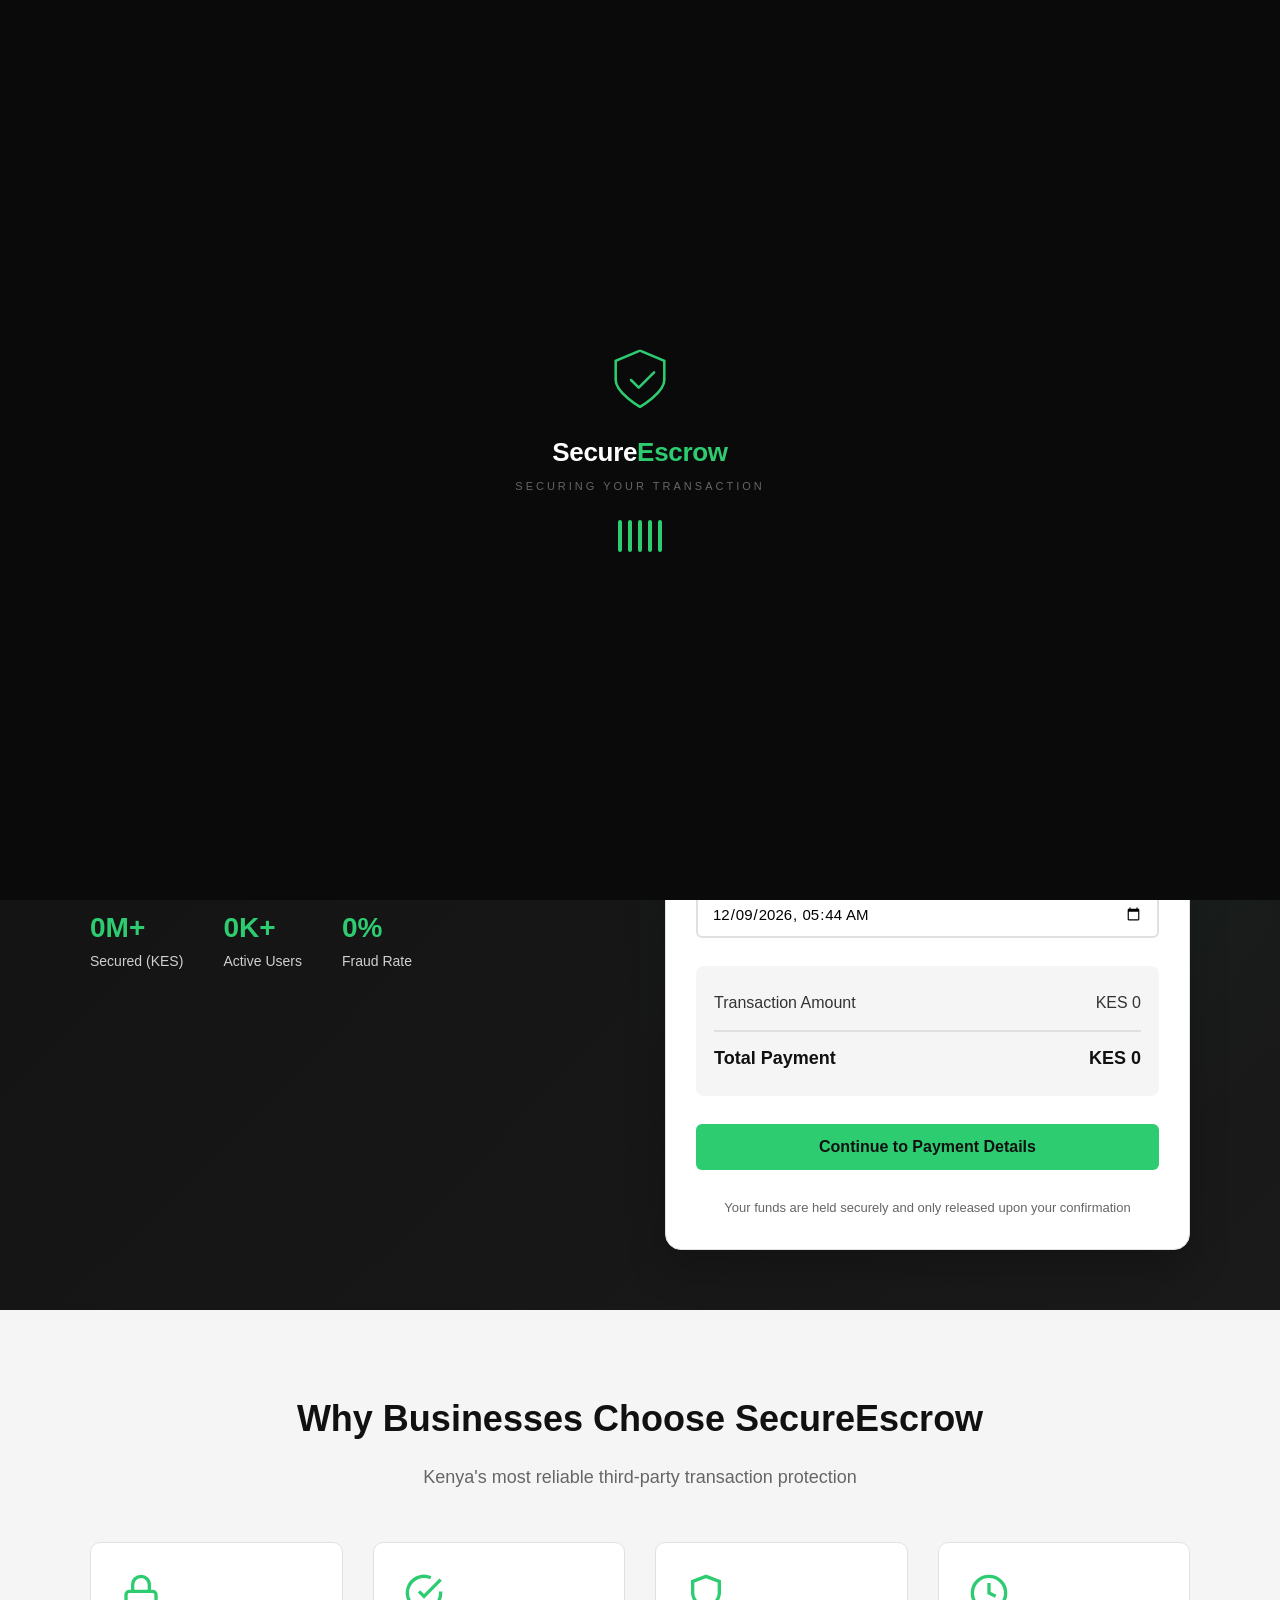
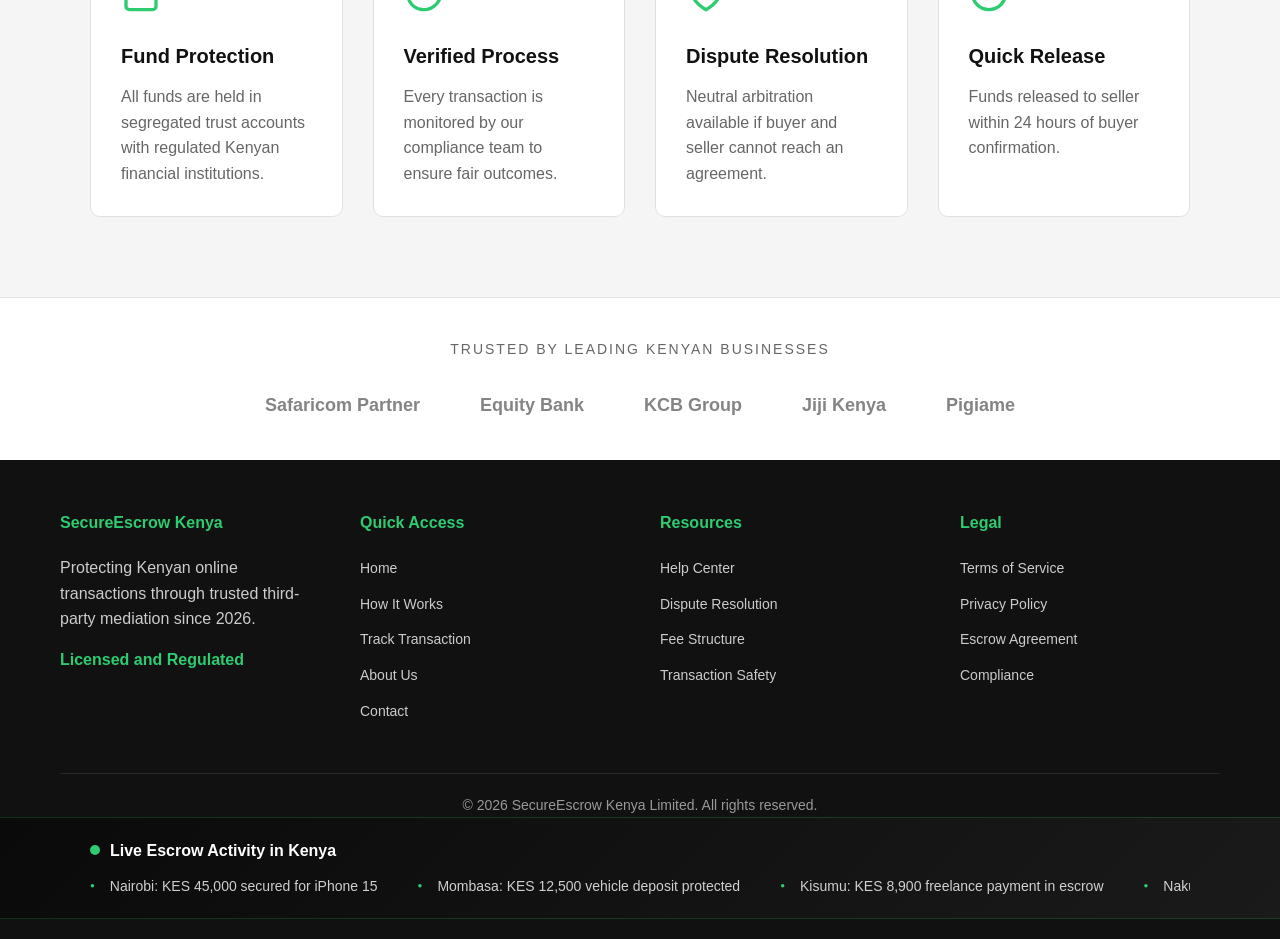
==== index.html @ 31dc9c5e "Add files via upload update entire website" ====
<!DOCTYPE html>
<html lang="en">

<head>
    <meta charset="UTF-8">
    <meta name="viewport" content="width=device-width, initial-scale=1.0">

    <meta name="google-site-verification" content="jfgaixePbDzu36ORAtoeB33bjRrk6IZDAHHyZpGcPDo" />

    <!-- SEO Meta Tags -->
    <title>SecureEscrow Kenya | Protected Online Transactions – Escrow Service</title>
    <meta name="description"
        content="SecureEscrow Kenya protects your online buying and selling. Funds are held safely in escrow until delivery is confirmed. M‑PESA integrated. Fast, automated payouts.">
    <meta name="keywords"
        content="escrow Kenya, M-PESA escrow, secure online transactions, buyer seller protection, Nairobi escrow service, mobile money escrow">
    <meta name="robots" content="index, follow">
    <link rel="canonical" href="https://securescrowkenya.com/">

    <!-- Open Graph / Social -->
    <meta property="og:title" content="SecureEscrow Kenya – Protected Online Transactions">
    <meta property="og:description"
        content="Funds held safely in escrow until you confirm delivery. M‑PESA integrated, fast automated payouts. Kenya’s trusted transaction protection.">
    <meta property="og:type" content="website">
    <meta property="og:url" content="https://securescrowkenya.com/">
    <meta property="og:image" content="https://securescrowkenya.com/images/og-image.jpg">
    <meta property="og:image:width" content="1200">
    <meta property="og:image:height" content="630">
    <meta property="og:locale" content="en_KE">

    <!-- Twitter Card -->
    <meta name="twitter:card" content="summary_large_image">
    <meta name="twitter:title" content="SecureEscrow Kenya – Protected Online Transactions">
    <meta name="twitter:description"
        content="Funds held safely in escrow until delivery. M‑PESA integrated. Fast automated payouts.">
    <meta name="twitter:image" content="https://securescrowkenya.com/images/og-image.jpg">

    <!-- Favicon -->
    <link rel="icon" href="favicon.ico" type="image/x-icon">

    <!-- Structured Data (JSON‑LD) -->
    <script type="application/ld+json">
        {
            "@context": "https://schema.org",
            "@type": "Organization",
            "name": "SecureEscrow Kenya",
            "url": "https://securescrowkenya.com",
            "logo": "https://securescrowkenya.com/images/og-image.jpg",
            "description": "Kenya's trusted escrow service. Funds held securely until delivery confirmation. M‑PESA integrated.",
            "address": {
                "@type": "PostalAddress",
                "streetAddress": "Westlands Business Centre, 7th Floor, Wing B",
                "addressLocality": "Nairobi",
                "addressCountry": "KE"
            },
            "contactPoint": {
                "@type": "ContactPoint",
                "telephone": "+254-700-000-000",
                "contactType": "customer support",
                "availableLanguage": ["English", "Swahili"]
            },
            "sameAs": [
                "https://facebook.com/securescrowkenya",
                "https://twitter.com/securescrowkenya"
            ]
        }
    </script>

    <link rel="stylesheet" href="style.css">
</head>

<body>

    <!-- Application Loader – wave line loader -->
    <div class="page-loader" id="pageLoader">
        <div class="loader-content">
            <div class="loader-shield">
                <svg viewBox="0 0 50 50" xmlns="http://www.w3.org/2000/svg">
                    <path class="shield-outline" d="M25 2L6 10v15c0 10 19 21 19 21s19-11 19-21V10L25 2z" fill="none"
                        stroke="#2ecc71" stroke-width="2" />
                    <path class="shield-check" d="M18 25l6 6l12-12" fill="none" stroke="#2ecc71" stroke-width="2"
                        stroke-linecap="round" stroke-linejoin="round" />
                </svg>
            </div>
            <div class="loader-text">
                <span class="loader-brand">Secure<span>Escrow</span></span>
                <span class="loader-tagline">Securing Your Transaction</span>
            </div>
            <!-- Wave line loader -->
            <div class="loader-wave">
                <div class="wave-bar"></div>
                <div class="wave-bar"></div>
                <div class="wave-bar"></div>
                <div class="wave-bar"></div>
                <div class="wave-bar"></div>
            </div>
        </div>
    </div>

    <div class="app-wrapper">

        <header class="site-header">
            <div class="header-container">
                <div class="header-brand">
                    <a href="index.html" class="brand-link">
                        <span class="brand-text">Secure<span class="brand-accent">Escrow</span> Kenya</span>
                    </a>
                </div>

                <div class="mobile-menu-toggle" id="menuToggle">
                    <span class="toggle-bar"></span>
                    <span class="toggle-bar"></span>
                    <span class="toggle-bar"></span>
                </div>

                <div class="sidebar-overlay" id="sidebarOverlay"></div>

                <nav class="mobile-sidebar" id="mobileSidebar">
                    <ul class="sidebar-nav">
                        <li class="nav-item"><a href="index.html" class="nav-link">Home</a></li>
                        <li class="nav-item"><a href="how.html" class="nav-link">How It Works</a></li>
                        <li class="nav-item"><a href="track.html" class="nav-link">Track Transaction</a></li>
                        <li class="nav-item"><a href="about.html" class="nav-link">About Us</a></li>
                        <li class="nav-item"><a href="contact.html" class="nav-link">Contact</a></li>
                        <li class="nav-item nav-item-cta"><a href="index.html#start-escrow" class="nav-button">Start
                                Transaction</a></li>
                    </ul>
                </nav>

                <nav class="primary-nav">
                    <ul class="nav-list">
                        <li class="nav-item"><a href="index.html" class="nav-link">Home</a></li>
                        <li class="nav-item"><a href="how.html" class="nav-link">How It Works</a></li>
                        <li class="nav-item"><a href="track.html" class="nav-link">Track Transaction</a></li>
                        <li class="nav-item"><a href="about.html" class="nav-link">About Us</a></li>
                        <li class="nav-item"><a href="contact.html" class="nav-link">Contact</a></li>
                        <li class="nav-item nav-item-cta"><a href="index.html#start-escrow" class="nav-button">Start
                                Transaction</a></li>
                    </ul>
                </nav>
            </div>
        </header>

        <!-- Trust Indicators -->
        <div class="trust-strip">
            <div class="container">
                <div class="trust-strip-inner">
                    <div class="trust-metric">
                        <div class="metric-icon">
                            <svg width="20" height="20" viewBox="0 0 24 24" fill="none" stroke="currentColor"
                                stroke-width="2">
                                <rect x="3" y="11" width="18" height="11" rx="2" ry="2"></rect>
                                <path d="M7 11V7a5 5 0 0 1 10 0v4"></path>
                            </svg>
                        </div>
                        <div class="metric-text">
                            <span class="metric-main">Funds Held in Trust</span>
                            <span class="metric-sub">Integrated with M-PESA</span>
                        </div>
                    </div>

                    <div class="trust-divider"></div>

                    <div class="trust-metric">
                        <div class="metric-icon">
                            <svg width="20" height="20" viewBox="0 0 24 24" fill="none" stroke="currentColor"
                                stroke-width="2">
                                <path d="M12 22s8-4 8-10V5l-8-3-8 3v7c0 6 8 10 8 10z"></path>
                            </svg>
                        </div>
                        <div class="metric-text">
                            <span class="metric-main">Buyer and Seller Protection</span>
                            <span class="metric-sub">Dispute Resolution Included</span>
                        </div>
                    </div>

                    <div class="trust-divider"></div>

                    <div class="trust-metric">
                        <div class="metric-icon">
                            <svg width="20" height="20" viewBox="0 0 24 24" fill="none" stroke="currentColor"
                                stroke-width="2">
                                <circle cx="12" cy="12" r="10"></circle>
                                <polyline points="12 6 12 12 16 14"></polyline>
                            </svg>
                        </div>
                        <div class="metric-text">
                            <span class="metric-main">Release Instant After Delivery Confirmation</span>
                            <span class="metric-sub">Fast & Automated Payouts</span>
                        </div>
                    </div>
                </div>
            </div>
        </div>

        <!-- Main Content -->
        <main class="page-content">

            <!-- Hero Section -->
            <section class="hero-section">
                <div class="container">
                    <div class="hero-grid">
                        <div class="hero-content">
                            <h1 class="hero-title">
                                Secure Your Online Transactions
                                <span class="hero-highlight">in Kenya</span>
                            </h1>
                            <p class="hero-description">
                                Protect your funds when buying or selling online. Money is held safely
                                in escrow until you confirm delivery and satisfaction.
                            </p>
                            <div class="hero-actions">
                                <a href="#start-escrow" class="btn btn-primary btn-large">
                                    Begin Escrow Transaction
                                </a>
                                <a href="how.html" class="btn btn-outline btn-large">
                                    Learn How It Works
                                </a>
                            </div>

                            <div class="hero-metrics">
                                <div class="metric-item">
                                    <span class="metric-value"><span class="counter" data-target="50">0</span>M+</span>
                                    <span class="metric-label">Secured (KES)</span>
                                </div>
                                <div class="metric-item">
                                    <span class="metric-value"><span class="counter" data-target="15">0</span>K+</span>
                                    <span class="metric-label">Active Users</span>
                                </div>
                                <div class="metric-item">
                                    <span class="metric-value"><span class="counter" data-target="0">0</span>%</span>
                                    <span class="metric-label">Fraud Rate</span>
                                </div>
                            </div>
                        </div>

                        <div class="hero-form-wrapper" id="start-escrow">
                            <div class="escrow-form-card">
                                <h2 class="form-title">Initiate Escrow Agreement</h2>
                                <form class="escrow-form" id="escrowForm">
                                    <div class="form-field">
                                        <label for="transactionType" class="form-label">Transaction Category</label>
                                        <select id="transactionType" name="transactionType" class="form-select">
                                            <option value="">Select category</option>
                                            <option value="product">Physical Product</option>
                                            <option value="digital">Digital Product</option>
                                            <option value="service">Professional Service</option>
                                            <option value="vehicle">Vehicle Purchase</option>
                                        </select>
                                    </div>

                                    <div class="form-field">
                                        <label for="itemName" class="form-label">Item or Service Description</label>
                                        <input type="text" id="itemName" name="itemName" class="form-input"
                                            placeholder="e.g. Samsung Galaxy S24 Ultra">
                                    </div>

                                    <div class="form-field">
                                        <label for="itemDetails" class="form-label">Additional Details</label>
                                        <textarea id="itemDetails" name="itemDetails" class="form-textarea"
                                            placeholder="Include specific conditions, model numbers, or deliverables"
                                            rows="2"></textarea>
                                    </div>

                                    <div class="form-row">
                                        <div class="form-field">
                                            <label for="amount" class="form-label">Amount (KES)</label>
                                            <input type="number" id="amount" name="amount" class="form-input"
                                                placeholder="Enter amount" min="100" step="100">
                                        </div>

                                        <div class="form-field">
                                            <label for="buyerContact" class="form-label">Your Contact</label>
                                            <input type="tel" id="buyerContact" name="buyerContact" class="form-input"
                                                placeholder="Your M-PESA number">
                                        </div>
                                    </div>

                                    <div class="form-field">
                                        <label for="sellerContact" class="form-label">Seller Contact</label>
                                        <input type="tel" id="sellerContact" name="sellerContact" class="form-input"
                                            placeholder="Seller's phone number">
                                    </div>

                                    <!-- Payout Method Section -->
                                    <div class="form-field">
                                        <label for="payoutType" class="form-label">Seller Payout Method</label>
                                        <select id="payoutType" name="payoutType" class="form-select">
                                            <option value="MPESA">M-PESA (Phone Number)</option>
                                            <option value="TILL">Till Number</option>
                                            <option value="PAYBILL">Paybill Number</option>
                                        </select>
                                    </div>

                                    <div class="form-field" id="payoutNumberField" style="display: none;">
                                        <label for="payoutNumber" class="form-label">Till / Paybill Number</label>
                                        <input type="text" id="payoutNumber" name="payoutNumber" class="form-input"
                                            placeholder="Enter Till or Paybill number">
                                    </div>

                                    <div class="form-field" id="payoutAccountField" style="display: none;">
                                        <label for="payoutAccount" class="form-label">Account Number (for
                                            Paybill)</label>
                                        <input type="text" id="payoutAccount" name="payoutAccount" class="form-input"
                                            placeholder="Enter account number">
                                    </div>

                                    <div class="form-field">
                                        <label for="deliveryDeadline" class="form-label">Delivery Deadline</label>
                                        <input type="datetime-local" id="deliveryDeadline" name="deliveryDeadline"
                                            class="form-input">
                                    </div>

                                    <div class="fee-display">
                                        <div class="fee-row">
                                            <span>Transaction Amount</span>
                                            <span id="displayAmount">KES 0</span>
                                        </div>
                                        <div class="fee-row fee-total">
                                            <span>Total Payment</span>
                                            <span id="totalAmount">KES 0</span>
                                        </div>
                                    </div>

                                    <button type="button" class="btn btn-primary btn-full" id="continuePaymentBtn">
                                        Continue to Payment Details
                                    </button>

                                    <p class="form-disclaimer">
                                        Your funds are held securely and only released upon your confirmation
                                    </p>
                                </form>
                            </div>
                        </div>
                    </div>
                </div>
            </section>

            <!-- Trust Section -->
            <section class="trust-section">
                <div class="container">
                    <div class="section-header">
                        <h2 class="section-title">Why Businesses Choose SecureEscrow</h2>
                        <p class="section-subtitle">Kenya's most reliable third-party transaction protection</p>
                    </div>

                    <div class="trust-grid">
                        <div class="trust-card">
                            <div class="trust-icon">
                                <svg width="40" height="40" viewBox="0 0 24 24" fill="none" stroke="#2ecc71"
                                    stroke-width="2">
                                    <rect x="3" y="11" width="18" height="11" rx="2" ry="2"></rect>
                                    <path d="M7 11V7a5 5 0 0 1 10 0v4"></path>
                                </svg>
                            </div>
                            <h3 class="trust-title">Fund Protection</h3>
                            <p class="trust-description">
                                All funds are held in segregated trust accounts with regulated Kenyan financial
                                institutions.
                            </p>
                        </div>

                        <div class="trust-card">
                            <div class="trust-icon">
                                <svg width="40" height="40" viewBox="0 0 24 24" fill="none" stroke="#2ecc71"
                                    stroke-width="2">
                                    <path d="M22 11.08V12a10 10 0 1 1-5.93-9.14"></path>
                                    <polyline points="22 4 12 14.01 9 11.01"></polyline>
                                </svg>
                            </div>
                            <h3 class="trust-title">Verified Process</h3>
                            <p class="trust-description">
                                Every transaction is monitored by our compliance team to ensure fair outcomes.
                            </p>
                        </div>

                        <div class="trust-card">
                            <div class="trust-icon">
                                <svg width="40" height="40" viewBox="0 0 24 24" fill="none" stroke="#2ecc71"
                                    stroke-width="2">
                                    <path d="M12 22s8-4 8-10V5l-8-3-8 3v7c0 6 8 10 8 10z"></path>
                                </svg>
                            </div>
                            <h3 class="trust-title">Dispute Resolution</h3>
                            <p class="trust-description">
                                Neutral arbitration available if buyer and seller cannot reach an agreement.
                            </p>
                        </div>

                        <div class="trust-card">
                            <div class="trust-icon">
                                <svg width="40" height="40" viewBox="0 0 24 24" fill="none" stroke="#2ecc71"
                                    stroke-width="2">
                                    <circle cx="12" cy="12" r="10"></circle>
                                    <polyline points="12 6 12 12 16 14"></polyline>
                                </svg>
                            </div>
                            <h3 class="trust-title">Quick Release</h3>
                            <p class="trust-description">
                                Funds released to seller within 24 hours of buyer confirmation.
                            </p>
                        </div>
                    </div>
                </div>
            </section>

            <!-- Partners Section -->
            <section class="trusted-by">
                <div class="container">
                    <p class="trusted-label">Trusted by Leading Kenyan Businesses</p>
                    <div class="logo-grid">
                        <div class="partner-logo">Safaricom Partner</div>
                        <div class="partner-logo">Equity Bank</div>
                        <div class="partner-logo">KCB Group</div>
                        <div class="partner-logo">Jiji Kenya</div>
                        <div class="partner-logo">Pigiame</div>
                    </div>
                </div>
            </section>

        </main>

        <!-- Footer -->
        <footer class="site-footer">
            <div class="footer-container">
                <div class="footer-grid">
                    <div class="footer-column">
                        <h4 class="footer-heading">SecureEscrow Kenya</h4>
                        <p class="footer-text">Protecting Kenyan online transactions through trusted third-party
                            mediation since 2026.</p>
                        <p class="footer-badge">Licensed and Regulated</p>
                    </div>

                    <div class="footer-column">
                        <h4 class="footer-heading">Quick Access</h4>
                        <ul class="footer-links">
                            <li><a href="index.html">Home</a></li>
                            <li><a href="how.html">How It Works</a></li>
                            <li><a href="track.html">Track Transaction</a></li>
                            <li><a href="about.html">About Us</a></li>
                            <li><a href="contact.html">Contact</a></li>
                        </ul>
                    </div>

                    <div class="footer-column">
                        <h4 class="footer-heading">Resources</h4>
                        <ul class="footer-links">
                            <li><a href="#">Help Center</a></li>
                            <li><a href="#">Dispute Resolution</a></li>
                            <li><a href="#">Fee Structure</a></li>
                            <li><a href="#">Transaction Safety</a></li>
                        </ul>
                    </div>

                    <div class="footer-column">
                        <h4 class="footer-heading">Legal</h4>
                        <ul class="footer-links">
                            <li><a href="terms-of-service.html">Terms of Service</a></li>
                            <li><a href="privacy-policy.html">Privacy Policy</a></li>
                            <li><a href="escrow-agreement.html">Escrow Agreement</a></li>
                            <li><a href="compliance.html">Compliance</a></li>
                        </ul>
                    </div>
                </div>

                <div class="footer-bottom">
                    <p>&copy; 2026 SecureEscrow Kenya Limited. All rights reserved.</p>
                </div>
            </div>

            <!-- Live Activity Ticker -->
            <div class="live-activity">
                <div class="container">
                    <div class="activity-header">
                        <span class="pulse-dot"></span>
                        <span>Live Escrow Activity in Kenya</span>
                    </div>
                    <div class="ticker-wrapper">
                        <div class="ticker-content" id="activityTicker">
                            <span class="ticker-item">Nairobi: KES 45,000 secured for iPhone 15</span>
                            <span class="ticker-item">Mombasa: KES 12,500 vehicle deposit protected</span>
                            <span class="ticker-item">Kisumu: KES 8,900 freelance payment in escrow</span>
                            <span class="ticker-item">Nakuru: KES 185,000 land purchase secured</span>
                            <span class="ticker-item">Eldoret: KES 32,000 laptop transaction protected</span>
                            <span class="ticker-item">Nairobi: KES 45,000 secured for iPhone 15</span>
                            <span class="ticker-item">Mombasa: KES 12,500 vehicle deposit protected</span>
                            <span class="ticker-item">Kisumu: KES 8,900 freelance payment in escrow</span>
                            <span class="ticker-item">Nakuru: KES 185,000 land purchase secured</span>
                            <span class="ticker-item">Eldoret: KES 32,000 laptop transaction protected</span>
                        </div>
                    </div>
                </div>
            </div>

        </footer>
    </div>

    <script src="script.js"></script>

</body>

</html>
---- style.css ----
/* ===== RESET AND BASE STYLES ===== */
* {
    margin: 0;
    padding: 0;
    box-sizing: border-box;
}

:root {
    --color-primary: #2ecc71;
    --color-primary-dark: #27ae60;
    --color-black: #111111;
    --color-gray-dark: #333333;
    --color-gray: #666666;
    --color-gray-light: #f5f5f5;
    --color-white: #ffffff;
    --color-border: #e0e0e0;
    --shadow-sm: 0 2px 4px rgba(0, 0, 0, 0.05);
    --shadow-md: 0 4px 6px rgba(0, 0, 0, 0.07);
    --shadow-lg: 0 10px 15px rgba(0, 0, 0, 0.1);
    --font-primary: -apple-system, BlinkMacSystemFont, 'Segoe UI', Roboto, 'Helvetica Neue', Arial, sans-serif;
}

body {
    font-family: var(--font-primary);
    color: var(--color-black);
    line-height: 1.6;
    background: var(--color-white);
}

.app-wrapper {
    min-height: 100vh;
    display: flex;
    flex-direction: column;
}

.container {
    max-width: 1200px;
    margin: 0 auto;
    padding: 0 20px;
}

/* ===== HEADER NAVIGATION ===== */
.site-header {
    background: var(--color-black);
    color: var(--color-white);
    position: sticky;
    top: 0;
    z-index: 100;
    box-shadow: var(--shadow-md);
}

.header-container {
    max-width: 1200px;
    margin: 0 auto;
    padding: 0 20px;
    display: flex;
    justify-content: space-between;
    align-items: center;
    min-height: 70px;
}

.brand-link {
    display: flex;
    align-items: center;
    gap: 8px;
    text-decoration: none;
    color: var(--color-white);
}

.brand-text {
    font-size: 24px;
    font-weight: 600;
    letter-spacing: -0.5px;
}

.brand-accent {
    color: var(--color-primary);
}

/* ===== MOBILE SIDEBAR NAVIGATION ===== */
.mobile-menu-toggle {
    display: none;
    flex-direction: column;
    justify-content: space-around;
    width: 30px;
    height: 24px;
    cursor: pointer;
    z-index: 1001;
    position: relative;
}

.toggle-bar {
    display: block;
    width: 100%;
    height: 2px;
    background: #ffffff;
    transition: all 0.3s ease;
}

/* Transform hamburger to X when sidebar is open */
body.sidebar-open .mobile-menu-toggle .toggle-bar:nth-child(1) {
    transform: rotate(45deg) translate(5px, 6px);
}

body.sidebar-open .mobile-menu-toggle .toggle-bar:nth-child(2) {
    opacity: 0;
}

body.sidebar-open .mobile-menu-toggle .toggle-bar:nth-child(3) {
    transform: rotate(-45deg) translate(5px, -6px);
}

.sidebar-overlay {
    position: fixed;
    top: 0;
    left: 0;
    width: 100%;
    height: 100%;
    background: rgba(0, 0, 0, 0.5);
    z-index: 998;
    opacity: 0;
    visibility: hidden;
    transition: all 0.3s ease;
}

.sidebar-overlay.active {
    opacity: 1;
    visibility: visible;
}

.mobile-sidebar {
    position: fixed;
    top: 0;
    right: -280px;
    width: 280px;
    height: 100vh;
    background: #111111;
    z-index: 999;
    transition: right 0.3s ease;
    box-shadow: -2px 0 10px rgba(0, 0, 0, 0.3);
    overflow-y: auto;
}

.mobile-sidebar.active {
    right: 0;
}

.sidebar-nav {
    list-style: none;
    padding: 60px 0 20px;
    margin: 0;
}

.sidebar-nav .nav-item {
    width: 100%;
}

.sidebar-nav .nav-link {
    display: block;
    padding: 16px 24px;
    color: #ffffff;
    text-decoration: none;
    border-bottom: 1px solid rgba(255, 255, 255, 0.05);
    font-size: 16px;
}

.sidebar-nav .nav-link:hover {
    background: rgba(46, 204, 113, 0.1);
}

.sidebar-nav .nav-link.active {
    background: #2ecc71;
    color: #111111;
}

.sidebar-nav .nav-item-cta {
    margin-top: 20px;
    padding: 0 16px;
}

.sidebar-nav .nav-button {
    display: block;
    text-align: center;
    width: 100%;
    background: #2ecc71;
    color: #111111;
    padding: 14px 24px;
    border-radius: 6px;
    text-decoration: none;
    font-weight: 600;
}

/* Desktop Navigation */
.primary-nav {
    display: flex;
}

.nav-list {
    display: flex;
    list-style: none;
    gap: 8px;
    align-items: center;
}

.nav-link {
    color: #ffffff;
    text-decoration: none;
    padding: 10px 16px;
    font-weight: 500;
    transition: all 0.2s ease;
    border-radius: 6px;
    font-size: 15px;
}

.nav-link:hover {
    background: rgba(46, 204, 113, 0.15);
}

.nav-link.active {
    background: #2ecc71;
    color: #111111;
    font-weight: 600;
}

.nav-button {
    background: #2ecc71;
    color: #111111;
    text-decoration: none;
    padding: 12px 24px;
    border-radius: 6px;
    font-weight: 600;
    font-size: 15px;
    transition: all 0.2s ease;
    display: inline-block;
}

.nav-button:hover {
    background: #27ae60;
    transform: translateY(-1px);
}

@media (max-width: 768px) {
    .mobile-menu-toggle {
        display: flex;
    }

    .primary-nav {
        display: none;
    }
}

/* ===== PAGE CONTENT ===== */
.page-content {
    flex: 1;
}

/* ===== HERO SECTION ===== */
.hero-section {
    background: linear-gradient(135deg, var(--color-black) 0%, #1a1a1a 100%);
    color: var(--color-white);
    padding: 60px 0;
    position: relative;
    overflow: hidden;
}

.hero-section::before {
    content: '';
    position: absolute;
    top: 0;
    right: 0;
    width: 50%;
    height: 100%;
    background: radial-gradient(circle at center, rgba(46, 204, 113, 0.08) 0%, transparent 70%);
}

.hero-grid {
    display: grid;
    grid-template-columns: 1fr 1fr;
    gap: 50px;
    align-items: center;
    position: relative;
    z-index: 1;
}

.hero-title {
    font-size: 44px;
    line-height: 1.2;
    margin-bottom: 20px;
    font-weight: 700;
}

.hero-highlight {
    color: var(--color-primary);
    display: block;
}

.hero-description {
    font-size: 18px;
    opacity: 0.9;
    margin-bottom: 30px;
    max-width: 500px;
}

.hero-actions {
    display: flex;
    gap: 15px;
    margin-bottom: 40px;
}

.hero-metrics {
    display: flex;
    gap: 40px;
}

.metric-item {
    display: flex;
    flex-direction: column;
}

.metric-value {
    font-size: 28px;
    font-weight: 700;
    color: var(--color-primary);
}

.metric-label {
    font-size: 14px;
    opacity: 0.8;
}

/* ===== BUTTONS ===== */
.btn {
    padding: 14px 28px;
    border-radius: 6px;
    font-weight: 600;
    font-size: 16px;
    text-decoration: none;
    display: inline-block;
    transition: all 0.2s ease;
    border: none;
    cursor: pointer;
    text-align: center;
}

.btn-primary {
    background: var(--color-primary);
    color: var(--color-black);
}

.btn-primary:hover {
    background: var(--color-primary-dark);
    transform: translateY(-1px);
    box-shadow: 0 6px 12px rgba(46, 204, 113, 0.2);
}

.btn-outline {
    background: transparent;
    color: var(--color-white);
    border: 2px solid var(--color-primary);
}

.btn-outline:hover {
    background: var(--color-primary);
    color: var(--color-black);
}

.btn-large {
    padding: 16px 32px;
    font-size: 16px;
}

.btn-full {
    width: 100%;
}

/* ===== FORMS ===== */
.escrow-form-card {
    background: var(--color-white);
    border-radius: 12px;
    padding: 30px;
    box-shadow: var(--shadow-lg);
    border: 1px solid var(--color-border);
}

.form-title {
    color: var(--color-black);
    margin-bottom: 24px;
    font-size: 22px;
    font-weight: 600;
}

.escrow-form,
.contact-form {
    display: flex;
    flex-direction: column;
    gap: 18px;
}

.form-field {
    display: flex;
    flex-direction: column;
    gap: 6px;
}

.form-label {
    font-weight: 600;
    color: var(--color-gray-dark);
    font-size: 14px;
}

.form-input,
.form-select,
.form-textarea {
    padding: 12px 14px;
    border: 2px solid var(--color-border);
    border-radius: 6px;
    font-size: 15px;
    transition: border-color 0.2s;
    font-family: var(--font-primary);
}

.form-input:focus,
.form-select:focus,
.form-textarea:focus {
    outline: none;
    border-color: var(--color-primary);
}

.form-row {
    display: grid;
    grid-template-columns: 1fr 1fr;
    gap: 15px;
}

.fee-display {
    background: var(--color-gray-light);
    padding: 18px;
    border-radius: 8px;
    margin: 10px 0;
}

.fee-row {
    display: flex;
    justify-content: space-between;
    padding: 6px 0;
    color: var(--color-gray-dark);
}

.fee-total {
    font-weight: 700;
    color: var(--color-black);
    border-top: 2px solid var(--color-border);
    margin-top: 8px;
    padding-top: 12px;
    font-size: 18px;
}

.form-disclaimer,
.form-note {
    text-align: center;
    font-size: 13px;
    color: var(--color-gray);
    margin-top: 10px;
}

/* ===== TRUST SECTION ===== */
.trust-section {
    padding: 80px 0;
    background: var(--color-gray-light);
}

.section-header {
    text-align: center;
    margin-bottom: 50px;
}

.section-title {
    font-size: 36px;
    color: var(--color-black);
    margin-bottom: 15px;
    font-weight: 700;
}

.section-subtitle {
    font-size: 18px;
    color: var(--color-gray);
}

.trust-grid {
    display: grid;
    grid-template-columns: repeat(auto-fit, minmax(250px, 1fr));
    gap: 30px;
}

.trust-card {
    background: var(--color-white);
    padding: 30px;
    border-radius: 10px;
    border: 1px solid var(--color-border);
    transition: transform 0.2s, box-shadow 0.2s;
}

.trust-card:hover {
    transform: translateY(-3px);
    box-shadow: var(--shadow-md);
    border-color: var(--color-primary);
}

.trust-icon {
    margin-bottom: 20px;
}

.trust-title {
    color: var(--color-black);
    margin-bottom: 12px;
    font-size: 20px;
}

.trust-description {
    color: var(--color-gray);
    line-height: 1.6;
}

/* ===== PAGE SECTIONS ===== */
.page-section {
    padding: 60px 0;
}

.page-title {
    font-size: 40px;
    color: var(--color-black);
    margin-bottom: 15px;
    font-weight: 700;
}

.page-subtitle {
    font-size: 18px;
    color: var(--color-gray);
    max-width: 600px;
    margin: 0 auto;
}

/* ===== PROCESS FLOW ===== */
.process-flow {
    max-width: 800px;
    margin: 50px auto 0;
}

.process-step {
    display: flex;
    gap: 30px;
    margin-bottom: 40px;
}

.step-marker {
    width: 60px;
    height: 60px;
    background: var(--color-primary);
    color: var(--color-black);
    border-radius: 50%;
    display: flex;
    align-items: center;
    justify-content: center;
    font-size: 22px;
    font-weight: 700;
    flex-shrink: 0;
}

.step-title {
    color: var(--color-black);
    margin-bottom: 10px;
    font-size: 22px;
}

.step-description {
    color: var(--color-gray);
    margin-bottom: 15px;
}

.step-details {
    list-style: none;
}

.step-details li {
    color: var(--color-gray-dark);
    padding: 5px 0;
    padding-left: 20px;
    position: relative;
}

.step-details li::before {
    content: '';
    position: absolute;
    left: 0;
    top: 12px;
    width: 6px;
    height: 6px;
    background: var(--color-primary);
    border-radius: 50%;
}

.process-cta {
    text-align: center;
    margin-top: 50px;
    padding: 40px;
    background: var(--color-gray-light);
    border-radius: 10px;
}

.cta-title {
    font-size: 24px;
    color: var(--color-black);
    margin-bottom: 10px;
}

.cta-description {
    color: var(--color-gray);
    margin-bottom: 25px;
}

/* ===== ABOUT PAGE ===== */
.about-grid {
    display: grid;
    grid-template-columns: 1.5fr 1fr;
    gap: 50px;
}

.about-intro {
    font-size: 18px;
    color: var(--color-gray-dark);
    margin-bottom: 30px;
}

.about-subheading {
    color: var(--color-black);
    margin: 25px 0 15px;
    font-size: 20px;
}

.about-text {
    color: var(--color-gray);
    margin-bottom: 15px;
}

.about-features {
    display: grid;
    grid-template-columns: 1fr 1fr;
    gap: 20px;
    margin-top: 30px;
}

.feature-item h4 {
    color: var(--color-black);
    margin-bottom: 5px;
}

.feature-item p {
    color: var(--color-gray);
    font-size: 14px;
}

.about-stats {
    display: grid;
    grid-template-columns: 1fr 1fr;
    gap: 20px;
}

.stat-card {
    background: var(--color-gray-light);
    padding: 30px;
    border-radius: 10px;
    text-align: center;
}

.stat-value {
    font-size: 36px;
    font-weight: 700;
    color: var(--color-primary);
    margin-bottom: 5px;
}

.stat-label {
    color: var(--color-gray-dark);
    font-weight: 500;
}

/* ===== CONTACT PAGE ===== */
.contact-grid {
    display: grid;
    grid-template-columns: 1fr 1.2fr;
    gap: 50px;
}

.contact-info-panel {
    background: var(--color-black);
    color: var(--color-white);
    padding: 40px;
    border-radius: 12px;
}

.contact-heading {
    color: var(--color-primary);
    margin-bottom: 30px;
    font-size: 22px;
}

.contact-method {
    margin-bottom: 30px;
}

.method-title {
    color: var(--color-primary);
    margin-bottom: 8px;
    font-size: 16px;
}

.method-detail {
    opacity: 0.9;
    line-height: 1.8;
}

.contact-form-panel {
    background: var(--color-white);
    padding: 40px;
    border-radius: 12px;
    border: 1px solid var(--color-border);
    box-shadow: var(--shadow-sm);
}

.form-heading {
    color: var(--color-black);
    margin-bottom: 25px;
    font-size: 22px;
}

/* ===== FOOTER ===== */
.site-footer {
    background: var(--color-black);
    color: var(--color-white);
    padding: 50px 0 20px;
    margin-top: auto;
}

.footer-container {
    max-width: 1200px;
    margin: 0 auto;
    padding: 0 20px;
}

.footer-grid {
    display: grid;
    grid-template-columns: repeat(auto-fit, minmax(220px, 1fr));
    gap: 40px;
    margin-bottom: 40px;
}

.footer-heading {
    color: var(--color-primary);
    margin-bottom: 20px;
    font-size: 16px;
    font-weight: 600;
}

.footer-text {
    color: #ccc;
    line-height: 1.6;
    margin-bottom: 15px;
}

.footer-badge {
    color: var(--color-primary);
    font-weight: 600;
}

.footer-links {
    list-style: none;
}

.footer-links li {
    margin-bottom: 10px;
}

.footer-links a {
    color: #ccc;
    text-decoration: none;
    transition: color 0.2s;
    font-size: 14px;
}

.footer-links a:hover {
    color: var(--color-primary);
}

.footer-bottom {
    text-align: center;
    padding-top: 20px;
    border-top: 1px solid rgba(255, 255, 255, 0.1);
    color: #999;
    font-size: 14px;
}

/* ===== DESKTOP NAVIGATION ===== */
.primary-nav {
    display: flex;
}

.nav-list {
    display: flex;
    list-style: none;
    gap: 8px;
    align-items: center;
}

.nav-link {
    color: #ffffff;
    text-decoration: none;
    padding: 10px 16px;
    font-weight: 500;
    transition: all 0.2s ease;
    border-radius: 6px;
    font-size: 15px;
}

.nav-link:hover {
    background: rgba(46, 204, 113, 0.15);
}

.nav-link.active {
    background: #2ecc71;
    color: #111111;
    font-weight: 600;
}

.nav-button {
    background: #2ecc71;
    color: #111111;
    text-decoration: none;
    padding: 12px 24px;
    border-radius: 6px;
    font-weight: 600;
    font-size: 15px;
    transition: all 0.2s ease;
    display: inline-block;
}

.nav-button:hover {
    background: #27ae60;
    transform: translateY(-1px);
}

/* ===== MOBILE SIDEBAR NAVIGATION ===== */
.mobile-menu-toggle {
    display: none;
    flex-direction: column;
    justify-content: space-around;
    width: 30px;
    height: 24px;
    cursor: pointer;
    z-index: 1001;
    position: relative;
}

.toggle-bar {
    display: block;
    width: 100%;
    height: 2px;
    background: #ffffff;
    transition: all 0.3s ease;
}

.sidebar-overlay {
    position: fixed;
    top: 0;
    left: 0;
    width: 100%;
    height: 100%;
    background: rgba(0, 0, 0, 0.5);
    z-index: 998;
    opacity: 0;
    visibility: hidden;
    transition: all 0.3s ease;
}

.sidebar-overlay.active {
    opacity: 1;
    visibility: visible;
}

.mobile-sidebar {
    position: fixed;
    top: 0;
    right: -280px;
    width: 280px;
    height: 100vh;
    background: #111111;
    z-index: 999;
    transition: right 0.3s ease;
    box-shadow: -2px 0 10px rgba(0, 0, 0, 0.3);
    overflow-y: auto;
}

.mobile-sidebar.active {
    right: 0;
}

.sidebar-header {
    display: flex;
    justify-content: space-between;
    align-items: center;
    padding: 20px;
    border-bottom: 1px solid rgba(255, 255, 255, 0.1);
}

.sidebar-title {
    color: #ffffff;
    font-size: 18px;
    font-weight: 600;
}

.sidebar-close {
    color: #ffffff;
    font-size: 32px;
    cursor: pointer;
    width: 44px;
    height: 44px;
    display: flex;
    align-items: center;
    justify-content: center;
    border-radius: 50%;
    transition: background 0.2s;
    line-height: 1;
    user-select: none;
    z-index: 1002;
}

.sidebar-close:hover {
    background: rgba(255, 255, 255, 0.1);
}

.sidebar-nav {
    list-style: none;
    padding: 20px 0;
    margin: 0;
}

.sidebar-nav .nav-item {
    width: 100%;
}

.sidebar-nav .nav-link {
    display: block;
    padding: 16px 24px;
    color: #ffffff;
    text-decoration: none;
    border-bottom: 1px solid rgba(255, 255, 255, 0.05);
    font-size: 16px;
}

.sidebar-nav .nav-link:hover {
    background: rgba(46, 204, 113, 0.1);
}

.sidebar-nav .nav-link.active {
    background: #2ecc71;
    color: #111111;
}

.sidebar-nav .nav-item-cta {
    margin-top: 20px;
    padding: 0 16px;
}

.sidebar-nav .nav-button {
    display: block;
    text-align: center;
    width: 100%;
    background: #2ecc71;
    color: #111111;
    padding: 14px 24px;
    border-radius: 6px;
    text-decoration: none;
    font-weight: 600;
}

/* Desktop Navigation */
.primary-nav {
    display: flex;
}

.nav-list {
    display: flex;
    list-style: none;
    gap: 8px;
    align-items: center;
}

.nav-link {
    color: #ffffff;
    text-decoration: none;
    padding: 10px 16px;
    font-weight: 500;
    transition: all 0.2s ease;
    border-radius: 6px;
    font-size: 15px;
}

.nav-link:hover {
    background: rgba(46, 204, 113, 0.15);
}

.nav-link.active {
    background: #2ecc71;
    color: #111111;
    font-weight: 600;
}

.nav-button {
    background: #2ecc71;
    color: #111111;
    text-decoration: none;
    padding: 12px 24px;
    border-radius: 6px;
    font-weight: 600;
    font-size: 15px;
    transition: all 0.2s ease;
    display: inline-block;
}

.nav-button:hover {
    background: #27ae60;
    transform: translateY(-1px);
}

@media (max-width: 768px) {
    .mobile-menu-toggle {
        display: flex;
    }

    .primary-nav {
        display: none;
    }
}

.legal-content {
    max-width: 900px;
    margin: 0 auto;
    padding: 40px 20px;
}

.legal-content h2 {
    color: var(--color-black);
    margin: 30px 0 15px;
    font-size: 24px;
}

.legal-content h3 {
    color: var(--color-gray-dark);
    margin: 20px 0 10px;
    font-size: 18px;
}

.legal-content p {
    color: var(--color-gray);
    margin-bottom: 15px;
    line-height: 1.8;
}

.legal-content ul {
    margin: 15px 0 15px 30px;
    color: var(--color-gray);
}

.legal-content li {
    margin-bottom: 8px;
}

.last-updated {
    color: var(--color-gray);
    font-style: italic;
    margin-bottom: 30px;
}

.compliance-badge {
    display: inline-block;
    background: var(--color-primary);
    color: var(--color-black);
    padding: 4px 12px;
    border-radius: 20px;
    font-size: 12px;
    font-weight: 600;
    margin-right: 10px;
}

/* ===== JAVASCRIPT ENHANCEMENT STYLES ===== */

/* Animations */
@keyframes fadeIn {
    from {
        opacity: 0;
        transform: translateY(20px);
    }

    to {
        opacity: 1;
        transform: translateY(0);
    }
}

@keyframes slideIn {
    from {
        opacity: 0;
        transform: translateX(-30px);
    }

    to {
        opacity: 1;
        transform: translateX(0);
    }
}

@keyframes pulse {
    0% {
        transform: scale(1);
    }

    50% {
        transform: scale(1.05);
    }

    100% {
        transform: scale(1);
    }
}

@keyframes shimmer {
    0% {
        background-position: -1000px 0;
    }

    100% {
        background-position: 1000px 0;
    }
}

/* Fade-in animation for sections */
.animate-fade-in {
    animation: fadeIn 0.6s ease-out forwards;
}

.animate-slide-in {
    animation: slideIn 0.5s ease-out forwards;
}

/* Staggered animations for grid items */
.trust-card,
.stat-card,
.feature-item {
    opacity: 0;
    animation: fadeIn 0.5s ease-out forwards;
}

.trust-card:nth-child(1) {
    animation-delay: 0.1s;
}

.trust-card:nth-child(2) {
    animation-delay: 0.2s;
}

.trust-card:nth-child(3) {
    animation-delay: 0.3s;
}

.trust-card:nth-child(4) {
    animation-delay: 0.4s;
}

/* Form validation styles */
.form-input.error,
.form-select.error,
.form-textarea.error {
    border-color: #e74c3c !important;
    background-color: rgba(231, 76, 60, 0.05);
}

.form-input.success,
.form-select.success,
.form-textarea.success {
    border-color: var(--color-primary) !important;
    background-color: rgba(46, 204, 113, 0.05);
}

.error-message {
    color: #e74c3c;
    font-size: 12px;
    margin-top: 4px;
    display: block;
}

.success-message {
    color: var(--color-primary);
    font-size: 12px;
    margin-top: 4px;
    display: block;
}

/* Loading spinner */
.spinner {
    display: inline-block;
    width: 20px;
    height: 20px;
    border: 3px solid rgba(255, 255, 255, 0.3);
    border-radius: 50%;
    border-top-color: var(--color-white);
    animation: spin 0.8s linear infinite;
}

@keyframes spin {
    to {
        transform: rotate(360deg);
    }
}

.spinner-dark {
    border-color: rgba(0, 0, 0, 0.1);
    border-top-color: var(--color-primary);
}

/* Toast notifications */
.toast-container {
    position: fixed;
    top: 90px;
    right: 20px;
    z-index: 9999;
}

.toast {
    background: var(--color-white);
    color: var(--color-black);
    padding: 16px 20px;
    border-radius: 8px;
    box-shadow: var(--shadow-lg);
    margin-bottom: 10px;
    display: flex;
    align-items: center;
    gap: 12px;
    min-width: 300px;
    max-width: 400px;
    animation: slideIn 0.3s ease-out;
    border-left: 4px solid var(--color-primary);
}

.toast.success {
    border-left-color: var(--color-primary);
}

.toast.error {
    border-left-color: #e74c3c;
}

.toast.warning {
    border-left-color: #f39c12;
}

.toast.info {
    border-left-color: #3498db;
}

.toast-icon {
    font-size: 24px;
}

.toast-content {
    flex: 1;
}

.toast-title {
    font-weight: 600;
    margin-bottom: 4px;
}

.toast-message {
    font-size: 14px;
    color: var(--color-gray);
}

.toast-close {
    background: none;
    border: none;
    font-size: 20px;
    cursor: pointer;
    color: var(--color-gray);
    padding: 0 5px;
}

/* Modal styles */
.modal-overlay {
    position: fixed;
    top: 0;
    left: 0;
    right: 0;
    bottom: 0;
    background: rgba(0, 0, 0, 0.7);
    display: flex;
    align-items: center;
    justify-content: center;
    z-index: 1000;
    opacity: 0;
    visibility: hidden;
    transition: all 0.3s ease;
}

.modal-overlay.active {
    opacity: 1;
    visibility: visible;
}

.modal {
    background: var(--color-white);
    border-radius: 12px;
    padding: 30px;
    max-width: 500px;
    width: 90%;
    max-height: 90vh;
    overflow-y: auto;
    transform: scale(0.9);
    transition: transform 0.3s ease;
}

.modal-overlay.active .modal {
    transform: scale(1);
}

.modal-header {
    display: flex;
    justify-content: space-between;
    align-items: center;
    margin-bottom: 20px;
}

.modal-title {
    font-size: 24px;
    font-weight: 600;
    color: var(--color-black);
}

.modal-close {
    background: none;
    border: none;
    font-size: 28px;
    cursor: pointer;
    color: var(--color-gray);
    padding: 0;
    width: 30px;
    height: 30px;
    display: flex;
    align-items: center;
    justify-content: center;
    border-radius: 50%;
    transition: background 0.2s;
}

.modal-close:hover {
    background: var(--color-gray-light);
}

.modal-body {
    margin-bottom: 20px;
}

.modal-footer {
    display: flex;
    justify-content: flex-end;
    gap: 10px;
}

/* Skeleton loading */
.skeleton {
    background: linear-gradient(90deg, var(--color-gray-light) 25%, #e8e8e8 50%, var(--color-gray-light) 75%);
    background-size: 1000px 100%;
    animation: shimmer 2s infinite;
    border-radius: 4px;
}

.skeleton-text {
    height: 16px;
    margin-bottom: 10px;
    border-radius: 4px;
}

.skeleton-title {
    height: 24px;
    width: 60%;
    margin-bottom: 15px;
}

.skeleton-card {
    height: 200px;
    border-radius: 8px;
}

/* Tooltip */
.tooltip {
    position: relative;
    display: inline-block;
}

.tooltip .tooltip-text {
    visibility: hidden;
    background: var(--color-black);
    color: var(--color-white);
    text-align: center;
    padding: 8px 12px;
    border-radius: 6px;
    position: absolute;
    z-index: 1;
    bottom: 125%;
    left: 50%;
    transform: translateX(-50%);
    white-space: nowrap;
    font-size: 13px;
    opacity: 0;
    transition: opacity 0.3s;
}

.tooltip .tooltip-text::after {
    content: '';
    position: absolute;
    top: 100%;
    left: 50%;
    margin-left: -5px;
    border-width: 5px;
    border-style: solid;
    border-color: var(--color-black) transparent transparent transparent;
}

.tooltip:hover .tooltip-text {
    visibility: visible;
    opacity: 1;
}

/* Progress bar */
.progress-bar-container {
    width: 100%;
    height: 8px;
    background: var(--color-gray-light);
    border-radius: 4px;
    overflow: hidden;
    margin: 15px 0;
}

.progress-bar {
    height: 100%;
    background: var(--color-primary);
    border-radius: 4px;
    width: 0%;
    transition: width 0.3s ease;
}

/* Badge */
.badge {
    display: inline-block;
    padding: 4px 10px;
    border-radius: 20px;
    font-size: 12px;
    font-weight: 600;
    text-transform: uppercase;
}

.badge-success {
    background: rgba(46, 204, 113, 0.2);
    color: var(--color-primary-dark);
}

.badge-warning {
    background: rgba(243, 156, 18, 0.2);
    color: #e67e22;
}

.badge-danger {
    background: rgba(231, 76, 60, 0.2);
    color: #c0392b;
}

.badge-info {
    background: rgba(52, 152, 219, 0.2);
    color: #2980b9;
}

/* Back to top button */
.back-to-top {
    position: fixed;
    bottom: 30px;
    right: 30px;
    width: 50px;
    height: 50px;
    background: var(--color-primary);
    color: var(--color-black);
    border: none;
    border-radius: 50%;
    cursor: pointer;
    display: flex;
    align-items: center;
    justify-content: center;
    font-size: 24px;
    font-weight: bold;
    box-shadow: var(--shadow-md);
    opacity: 0;
    visibility: hidden;
    transition: all 0.3s ease;
    z-index: 99;
}

.back-to-top.visible {
    opacity: 1;
    visibility: visible;
}

.back-to-top:hover {
    background: var(--color-primary-dark);
    transform: translateY(-3px);
    box-shadow: var(--shadow-lg);
}

/* Enhanced mobile menu */
@media (max-width: 768px) {
    .primary-nav {
        transition: all 0.3s ease;
    }

    .toast-container {
        top: 80px;
        right: 10px;
        left: 10px;
    }

    .toast {
        min-width: auto;
        max-width: 100%;
    }

    .back-to-top {
        bottom: 20px;
        right: 20px;
    }
}

/* ===== WHATSAPP FLOATING BUTTON ===== */
.whatsapp-float {
    position: fixed;
    bottom: 100px;
    right: 30px;
    width: 60px;
    height: 60px;
    background: #25D366;
    color: white;
    border-radius: 50%;
    display: flex;
    align-items: center;
    justify-content: center;
    box-shadow: 0 4px 15px rgba(37, 211, 102, 0.4);
    cursor: pointer;
    z-index: 998;
    transition: all 0.3s ease;
    text-decoration: none;
    border: none;
    animation: pulse-whatsapp 2s infinite;
}

.whatsapp-float:hover {
    transform: scale(1.1);
    box-shadow: 0 6px 20px rgba(37, 211, 102, 0.6);
    background: #20b859;
}

.whatsapp-float svg {
    width: 35px;
    height: 35px;
    fill: white;
}

/* WhatsApp Tooltip */
.whatsapp-tooltip {
    position: fixed;
    bottom: 170px;
    right: 40px;
    background: var(--color-black);
    color: var(--color-white);
    padding: 10px 18px;
    border-radius: 30px;
    font-size: 14px;
    font-weight: 500;
    z-index: 997;
    opacity: 0;
    visibility: hidden;
    transition: all 0.3s ease;
    box-shadow: var(--shadow-md);
    white-space: nowrap;
}

.whatsapp-tooltip::after {
    content: '';
    position: absolute;
    bottom: -8px;
    right: 25px;
    width: 0;
    height: 0;
    border-left: 8px solid transparent;
    border-right: 8px solid transparent;
    border-top: 8px solid var(--color-black);
}

.whatsapp-tooltip.visible {
    opacity: 1;
    visibility: visible;
}

/* WhatsApp pulse animation */
@keyframes pulse-whatsapp {
    0% {
        box-shadow: 0 4px 15px rgba(37, 211, 102, 0.4);
    }

    50% {
        box-shadow: 0 4px 25px rgba(37, 211, 102, 0.7);
    }

    100% {
        box-shadow: 0 4px 15px rgba(37, 211, 102, 0.4);
    }
}

/* Mobile adjustments */
@media (max-width: 768px) {
    .whatsapp-float {
        bottom: 80px;
        right: 20px;
        width: 55px;
        height: 55px;
    }

    .whatsapp-float svg {
        width: 30px;
        height: 30px;
    }

    .whatsapp-tooltip {
        bottom: 145px;
        right: 30px;
        font-size: 12px;
        padding: 8px 14px;
    }
}

/* Adjust when back-to-top button is visible */
.whatsapp-float.with-back-to-top {
    bottom: 170px;
}

@media (max-width: 768px) {
    .whatsapp-float.with-back-to-top {
        bottom: 150px;
    }
}

/* ===== TRUST STRIP - AUTHENTIC DESIGN ===== */
.trust-strip {
    background: #1a1a1a;
    border-bottom: 1px solid #2a2a2a;
    padding: 0;
}

.trust-strip-inner {
    display: flex;
    align-items: stretch;
    justify-content: space-around;
    min-height: 72px;
}

.trust-metric {
    display: flex;
    align-items: center;
    gap: 14px;
    padding: 0 20px;
    flex-shrink: 0;
}

.metric-icon {
    color: #2ecc71;
    opacity: 0.85;
    flex-shrink: 0;
}

.metric-text {
    display: flex;
    flex-direction: column;
    gap: 3px;
}

.metric-main {
    color: #e0e0e0;
    font-size: 14px;
    font-weight: 500;
    letter-spacing: -0.2px;
    white-space: nowrap;
}

.metric-sub {
    color: #888;
    font-size: 12px;
    font-weight: 400;
    white-space: nowrap;
}

.trust-divider {
    width: 1px;
    background: linear-gradient(to bottom, transparent, #3a3a3a, transparent);
    margin: 12px 0;
    flex-shrink: 0;
}

.trust-metric:hover .metric-icon {
    color: #2ecc71;
    opacity: 1;
}

.trust-metric:hover .metric-main {
    color: #ffffff;
}

/* Desktop - Static 3 items */
@media (min-width: 769px) {
    .trust-strip-inner {
        justify-content: space-around;
    }
}

/* Mobile - Horizontal scrolling with CSS duplication */
@media (max-width: 768px) {
    .trust-strip {
        overflow: hidden;
        position: relative;
    }

    .trust-strip-inner {
        display: flex;
        flex-direction: row;
        justify-content: flex-start;
        align-items: center;
        min-height: 60px;
        width: max-content;
        animation: scrollTrust 20s linear infinite;
        padding: 0;
    }

    .trust-strip-inner::after {
        content: '';
        display: flex;
    }

    .trust-strip {
        --clone-count: 1;
    }

    .trust-metric {
        padding: 0 30px;
    }

    .trust-divider {
        margin: 12px 0;
    }

    .trust-strip:hover .trust-strip-inner {
        animation-play-state: paused;
    }
}

@keyframes scrollTrust {
    0% {
        transform: translateX(0);
    }

    100% {
        transform: translateX(-50%);
    }
}

/* ===== ENHANCEMENT STYLES ===== */

/* Live Activity Ticker */
.live-activity {
    background: linear-gradient(135deg, #0a0a0a 0%, #1a1a1a 100%);
    padding: 20px 0;
    border-top: 1px solid rgba(46, 204, 113, 0.2);
    border-bottom: 1px solid rgba(46, 204, 113, 0.2);
}

.activity-header {
    display: flex;
    align-items: center;
    gap: 10px;
    color: #ffffff;
    font-weight: 600;
    margin-bottom: 12px;
}

.pulse-dot {
    width: 10px;
    height: 10px;
    background: #2ecc71;
    border-radius: 50%;
    animation: pulse-green 1.5s infinite;
}

@keyframes pulse-green {
    0% {
        opacity: 1;
        transform: scale(1);
    }

    50% {
        opacity: 0.5;
        transform: scale(1.2);
    }

    100% {
        opacity: 1;
        transform: scale(1);
    }
}

.ticker-wrapper {
    overflow: hidden;
    position: relative;
}

.ticker-content {
    display: flex;
    gap: 40px;
    animation: ticker 30s linear infinite;
    white-space: nowrap;
}

.ticker-content:hover {
    animation-play-state: paused;
}

.ticker-item {
    color: rgba(255, 255, 255, 0.8);
    font-size: 14px;
    display: flex;
    align-items: center;
    gap: 5px;
}

.ticker-item::before {
    content: '●';
    color: #2ecc71;
    font-size: 8px;
    margin-right: 10px;
}

@keyframes ticker {
    0% {
        transform: translateX(0);
    }

    100% {
        transform: translateX(-50%);
    }
}

/* Enhanced Form Card */
.escrow-form-card {
    position: relative;
    background: #ffffff;
    border-radius: 16px;
    padding: 30px;
    box-shadow: 0 20px 40px rgba(0, 0, 0, 0.2);
    overflow: hidden;
}

.escrow-form-card::before {
    content: '';
    position: absolute;
    top: -2px;
    left: -2px;
    right: -2px;
    bottom: -2px;
    background: linear-gradient(45deg, #2ecc71, #27ae60, #1a7a42, #2ecc71);
    border-radius: 18px;
    z-index: -1;
    opacity: 0;
    transition: opacity 0.3s ease;
}

.escrow-form-card:hover::before {
    opacity: 0.15;
}

/* Trusted By Section */
.trusted-by {
    padding: 40px 0;
    background: #ffffff;
    border-top: 1px solid #e0e0e0;
}

.trusted-label {
    text-align: center;
    color: #666666;
    font-size: 14px;
    text-transform: uppercase;
    letter-spacing: 2px;
    margin-bottom: 30px;
}

.logo-grid {
    display: flex;
    justify-content: center;
    align-items: center;
    flex-wrap: wrap;
    gap: 40px 60px;
}

.partner-logo {
    color: #333333;
    font-weight: 600;
    opacity: 0.6;
    transition: opacity 0.3s;
    font-size: 18px;
    filter: grayscale(1);
}

.partner-logo:hover {
    opacity: 1;
    filter: grayscale(0);
    color: #2ecc71;
}

/* Mobile adjustments */
@media (max-width: 768px) {
    .ticker-item {
        font-size: 12px;
    }

    .logo-grid {
        gap: 25px 30px;
    }

    .partner-logo {
        font-size: 16px;
    }
}

/* ===== COMPLETE RESPONSIVE DESIGN - ALL SCREEN SIZES ===== */

/* Extra large devices (large desktops, 1200px and up) */
@media (min-width: 1200px) {
    .container {
        max-width: 1140px;
    }

    .hero-title {
        font-size: 52px;
    }
}

/* Large devices (desktops, 992px to 1199px) */
@media (min-width: 992px) and (max-width: 1199px) {
    .container {
        max-width: 960px;
    }

    .hero-title {
        font-size: 44px;
    }

    .hero-grid {
        gap: 30px;
    }
}

/* Medium devices (tablets, 768px to 991px) */
@media (min-width: 768px) and (max-width: 991px) {
    .container {
        max-width: 720px;
    }

    .hero-title {
        font-size: 36px;
    }

    .hero-grid {
        gap: 25px;
    }

    .escrow-form-card {
        padding: 20px;
    }

    .trust-grid {
        grid-template-columns: repeat(2, 1fr);
        gap: 20px;
    }

    .footer-grid {
        grid-template-columns: repeat(2, 1fr);
        gap: 30px;
    }

    .about-grid,
    .contact-grid {
        gap: 30px;
    }

    .about-stats {
        grid-template-columns: repeat(2, 1fr);
    }
}

/* Small devices (landscape phones, 576px to 767px) */
@media (min-width: 576px) and (max-width: 767px) {
    .container {
        max-width: 540px;
    }

    .hero-title {
        font-size: 32px;
    }

    .hero-grid {
        grid-template-columns: 1fr;
        gap: 30px;
    }

    .hero-content {
        text-align: center;
    }

    .hero-description {
        margin-left: auto;
        margin-right: auto;
    }

    .hero-metrics {
        justify-content: center;
    }

    .trust-grid {
        grid-template-columns: repeat(2, 1fr);
        gap: 15px;
    }

    .footer-grid {
        grid-template-columns: repeat(2, 1fr);
        gap: 25px;
    }

    .about-grid,
    .contact-grid {
        grid-template-columns: 1fr;
        gap: 30px;
    }

    .process-step {
        text-align: left;
        gap: 20px;
    }
}

/* Extra small devices (portrait phones, less than 576px) */
@media (max-width: 575px) {
    .container {
        padding: 0 15px;
    }

    .header-container {
        padding: 0 15px;
        min-height: 60px;
    }

    .brand-text {
        font-size: 20px;
    }

    .hero-section {
        padding: 40px 0;
    }

    .hero-title {
        font-size: 26px;
        line-height: 1.3;
    }

    .hero-description {
        font-size: 14px;
        margin-bottom: 20px;
    }

    .hero-grid {
        grid-template-columns: 1fr;
        gap: 25px;
    }

    .hero-content {
        text-align: center;
    }

    .hero-actions {
        flex-direction: column;
        gap: 10px;
    }

    .hero-actions .btn {
        width: 100%;
    }

    /* Horizontal counters on mobile */
    .hero-metrics {
        flex-direction: row;
        justify-content: center;
        flex-wrap: wrap;
        gap: 15px;
        margin-top: 25px;
    }

    .metric-item {
        text-align: center;
        flex: 0 0 auto;
        min-width: 70px;
    }

    .metric-value {
        font-size: 24px;
    }

    .metric-label {
        font-size: 12px;
    }

    .escrow-form-card {
        padding: 18px 14px;
        border-radius: 12px;
    }

    .form-title {
        font-size: 18px;
        margin-bottom: 16px;
    }

    .form-field {
        gap: 4px;
    }

    .form-label {
        font-size: 13px;
    }

    .form-input,
    .form-select,
    .form-textarea {
        padding: 10px 12px;
        font-size: 14px;
        border-radius: 6px;
    }

    .form-row {
        grid-template-columns: 1fr;
        gap: 12px;
    }

    .fee-display {
        padding: 12px;
    }

    .fee-row {
        font-size: 13px;
        padding: 4px 0;
    }

    .fee-total {
        font-size: 16px;
        margin-top: 6px;
        padding-top: 10px;
    }

    .btn {
        padding: 12px 16px;
        font-size: 14px;
        border-radius: 6px;
    }

    .form-disclaimer {
        font-size: 11px;
    }

    .trust-section {
        padding: 40px 0;
    }

    .section-header {
        margin-bottom: 30px;
    }

    .section-title {
        font-size: 22px;
        margin-bottom: 8px;
    }

    .section-subtitle {
        font-size: 14px;
    }

    .trust-grid {
        grid-template-columns: 1fr;
        gap: 15px;
    }

    .trust-card {
        padding: 18px 14px;
    }

    .trust-icon {
        margin-bottom: 12px;
    }

    .trust-title {
        font-size: 18px;
        margin-bottom: 8px;
    }

    .trust-description {
        font-size: 13px;
    }

    .page-section {
        padding: 40px 0;
    }

    .page-title {
        font-size: 24px;
        margin-bottom: 10px;
    }

    .page-subtitle {
        font-size: 14px;
    }

    .process-flow {
        margin-top: 30px;
    }

    .process-step {
        flex-direction: column;
        text-align: center;
        gap: 12px;
        margin-bottom: 30px;
    }

    .step-marker {
        width: 50px;
        height: 50px;
        font-size: 20px;
        margin: 0 auto;
    }

    .step-title {
        font-size: 18px;
        margin-bottom: 8px;
    }

    .step-description {
        font-size: 13px;
        margin-bottom: 10px;
    }

    .step-details {
        text-align: left;
    }

    .step-details li {
        font-size: 13px;
        padding: 4px 0 4px 18px;
    }

    .process-cta {
        margin-top: 30px;
        padding: 25px 15px;
    }

    .cta-title {
        font-size: 20px;
    }

    .cta-description {
        font-size: 14px;
    }

    .about-grid {
        grid-template-columns: 1fr;
        gap: 25px;
    }

    .about-intro {
        font-size: 15px;
        margin-bottom: 20px;
    }

    .about-subheading {
        font-size: 18px;
        margin: 20px 0 10px;
    }

    .about-text {
        font-size: 13px;
    }

    .about-features {
        grid-template-columns: 1fr;
        gap: 12px;
        margin-top: 20px;
    }

    .feature-item h4 {
        font-size: 16px;
    }

    .feature-item p {
        font-size: 13px;
    }

    .about-stats {
        grid-template-columns: 1fr;
        gap: 12px;
    }

    .stat-card {
        padding: 20px;
    }

    .stat-value {
        font-size: 32px;
    }

    .stat-label {
        font-size: 13px;
    }

    .contact-grid {
        grid-template-columns: 1fr;
        gap: 25px;
    }

    .contact-info-panel {
        padding: 25px 18px;
        border-radius: 10px;
    }

    .contact-heading {
        font-size: 20px;
        margin-bottom: 20px;
    }

    .contact-method {
        margin-bottom: 20px;
    }

    .method-title {
        font-size: 15px;
        margin-bottom: 5px;
    }

    .method-detail {
        font-size: 13px;
        line-height: 1.6;
    }

    .contact-form-panel {
        padding: 25px 18px;
        border-radius: 10px;
    }

    .form-heading {
        font-size: 20px;
        margin-bottom: 20px;
    }

    .contact-form {
        gap: 14px;
    }

    .form-note {
        font-size: 11px;
    }

    .site-footer {
        padding: 35px 0 15px;
    }

    .footer-grid {
        grid-template-columns: 1fr;
        gap: 25px;
        margin-bottom: 25px;
    }

    .footer-column {
        text-align: center;
    }

    .footer-heading {
        font-size: 16px;
        margin-bottom: 12px;
    }

    .footer-text {
        font-size: 13px;
        margin-bottom: 10px;
    }

    .footer-links li {
        margin-bottom: 8px;
    }

    .footer-links a {
        font-size: 13px;
    }

    .footer-bottom {
        font-size: 12px;
        padding-top: 15px;
    }

    .legal-content {
        padding: 25px 15px;
    }

    .legal-content h2 {
        font-size: 20px;
        margin: 25px 0 12px;
    }

    .legal-content h3 {
        font-size: 16px;
        margin: 18px 0 8px;
    }

    .legal-content p {
        font-size: 13px;
        margin-bottom: 12px;
    }

    .legal-content ul,
    .legal-content ol {
        margin: 10px 0 10px 20px;
    }

    .legal-content li {
        font-size: 13px;
        margin-bottom: 6px;
    }

    .trust-metric {
        padding: 0 15px;
    }

    .metric-main {
        font-size: 12px;
    }

    .metric-sub {
        font-size: 10px;
    }

    .live-activity {
        padding: 12px 0;
    }

    .activity-header {
        font-size: 13px;
        margin-bottom: 8px;
    }

    .ticker-item {
        font-size: 11px;
    }

    .trusted-by {
        padding: 30px 0;
    }

    .trusted-label {
        font-size: 12px;
        margin-bottom: 20px;
    }

    .logo-grid {
        gap: 15px 25px;
    }

    .partner-logo {
        font-size: 14px;
    }

    .whatsapp-float {
        width: 50px;
        height: 50px;
        bottom: 70px;
        right: 15px;
    }

    .whatsapp-float svg {
        width: 28px;
        height: 28px;
    }

    .whatsapp-tooltip {
        display: none;
    }

    .back-to-top {
        width: 42px;
        height: 42px;
        bottom: 15px;
        right: 15px;
        font-size: 20px;
    }

    .toast-container {
        top: 70px;
        right: 10px;
        left: 10px;
    }

    .toast {
        min-width: auto;
        padding: 12px 14px;
    }

    .toast-icon {
        font-size: 20px;
    }

    .toast-title {
        font-size: 14px;
    }

    .toast-message {
        font-size: 12px;
    }
}

/* Height-based adjustments for very short screens */
@media (max-height: 600px) and (orientation: landscape) {
    .hero-section {
        padding: 20px 0;
    }

    .hero-title {
        font-size: 24px;
    }

    .hero-description {
        font-size: 13px;
        margin-bottom: 15px;
    }

    .escrow-form-card {
        padding: 15px;
    }
}

/* Print styles */
@media print {

    .site-header,
    .site-footer,
    .whatsapp-float,
    .back-to-top,
    .mobile-menu-toggle,
    .sidebar-overlay,
    .mobile-sidebar,
    .trust-strip,
    .live-activity,
    .hero-actions .btn {
        display: none !important;
    }

    body {
        background: white;
        color: black;
    }

    .container {
        max-width: 100%;
    }

    a {
        text-decoration: none;
        color: black;
    }
}

/* ===== WAVE LINE LOADER ===== */
.page-loader {
    position: fixed;
    top: 0;
    left: 0;
    width: 100%;
    height: 100%;
    background: #0a0a0a;
    z-index: 9999;
    display: flex;
    align-items: center;
    justify-content: center;
    transition: opacity 0.5s cubic-bezier(0.4, 0, 0.2, 1), visibility 0.5s;
}

.page-loader.fade-out {
    opacity: 0;
    visibility: hidden;
}

.loader-content {
    text-align: center;
    animation: contentAppear 0.4s ease-out;
}

@keyframes contentAppear {
    0% {
        opacity: 0;
        transform: scale(0.96);
    }
    100% {
        opacity: 1;
        transform: scale(1);
    }
}

/* Shield */
.loader-shield {
    width: 64px;
    height: 64px;
    margin: 0 auto 20px;
    animation: shieldFloat 2.5s ease-in-out infinite;
}

@keyframes shieldFloat {
    0%, 100% {
        transform: translateY(0);
    }
    50% {
        transform: translateY(-3px);
    }
}

.shield-outline {
    stroke-dasharray: 200;
    stroke-dashoffset: 200;
    animation: drawShield 1.4s ease-out forwards;
}

@keyframes drawShield {
    0% {
        stroke-dashoffset: 200;
    }
    100% {
        stroke-dashoffset: 0;
    }
}

.shield-check {
    stroke-dasharray: 30;
    stroke-dashoffset: 30;
    animation: drawCheck 0.5s ease-out 0.9s forwards;
}

@keyframes drawCheck {
    0% {
        stroke-dashoffset: 30;
    }
    100% {
        stroke-dashoffset: 0;
    }
}

/* Text */
.loader-text {
    margin-bottom: 24px;
}

.loader-brand {
    display: block;
    font-size: 26px;
    font-weight: 600;
    color: #ffffff;
    letter-spacing: -0.3px;
    margin-bottom: 4px;
}

.loader-brand span {
    color: #2ecc71;
}

.loader-tagline {
    display: block;
    font-size: 11px;
    color: #666;
    letter-spacing: 3px;
    text-transform: uppercase;
    opacity: 0;
    animation: taglineAppear 0.5s ease-out 0.7s forwards;
}

@keyframes taglineAppear {
    0% {
        opacity: 0;
    }
    100% {
        opacity: 1;
    }
}

/* Wave-loader bars */
.loader-wave {
    display: flex;
    align-items: flex-end;
    justify-content: center;
    gap: 6px;
    height: 32px;
    margin: 0 auto;
}

.wave-bar {
    width: 4px;
    height: 100%;
    background: #2ecc71;
    border-radius: 2px;
    animation: waveAnimation 1.2s ease-in-out infinite;
    transform-origin: bottom;
    will-change: transform;
}

.wave-bar:nth-child(1) { animation-delay: 0s; }
.wave-bar:nth-child(2) { animation-delay: 0.1s; }
.wave-bar:nth-child(3) { animation-delay: 0.2s; }
.wave-bar:nth-child(4) { animation-delay: 0.3s; }
.wave-bar:nth-child(5) { animation-delay: 0.4s; }

@keyframes waveAnimation {
    0%, 100% { transform: scaleY(0.4); }
    50% { transform: scaleY(1); }
}

/* Mobile loader adjustments */
@media (max-width: 768px) {
    .loader-shield {
        width: 56px;
        height: 56px;
    }

    .loader-brand {
        font-size: 22px;
    }

    .loader-tagline {
        font-size: 10px;
        letter-spacing: 2px;
    }

    .loader-wave {
        height: 28px;
        gap: 5px;
    }
    .wave-bar {
        width: 3px;
    }
}

/* ===== HUMAN-DESIGNED PAYMENT POPUP ===== */
.payment-popup-overlay {
    position: fixed;
    top: 0;
    left: 0;
    width: 100%;
    height: 100%;
    background: rgba(0, 0, 0, 0.5);
    backdrop-filter: blur(3px);
    z-index: 10000;
    display: flex;
    align-items: center;
    justify-content: center;
    animation: fadeOverlay 0.2s ease;
}

@keyframes fadeOverlay {
    from {
        opacity: 0;
    }

    to {
        opacity: 1;
    }
}

.payment-popup-overlay.closing {
    animation: fadeOverlay 0.2s ease reverse;
}

.payment-popup {
    background: #ffffff;
    border-radius: 24px;
    max-width: 420px;
    width: 90%;
    box-shadow: 0 20px 40px rgba(0, 0, 0, 0.15), 0 4px 12px rgba(0, 0, 0, 0.05);
    animation: popupEnter 0.25s cubic-bezier(0.34, 1.56, 0.64, 1);
    border: 1px solid rgba(46, 204, 113, 0.15);
}

@keyframes popupEnter {
    from {
        opacity: 0;
        transform: scale(0.92) translateY(10px);
    }

    to {
        opacity: 1;
        transform: scale(1) translateY(0);
    }
}

.popup-header {
    padding: 22px 24px 12px;
    display: flex;
    justify-content: space-between;
    align-items: flex-start;
}

.popup-header h3 {
    font-size: 20px;
    font-weight: 600;
    color: #1a1a1a;
    margin: 0;
    letter-spacing: -0.3px;
}

.popup-close {
    background: none;
    border: none;
    font-size: 24px;
    color: #999;
    cursor: pointer;
    width: 32px;
    height: 32px;
    display: flex;
    align-items: center;
    justify-content: center;
    border-radius: 50%;
    transition: all 0.15s;
    margin-top: -4px;
    margin-right: -4px;
}

.popup-close:hover {
    background: #f5f5f5;
    color: #333;
}

.popup-body {
    padding: 0 24px 24px;
}

.payment-summary {
    background: #fafafa;
    border-radius: 16px;
    padding: 16px 18px;
    margin-bottom: 20px;
    border: 1px solid #eeeeee;
}

.summary-item {
    display: flex;
    justify-content: space-between;
    align-items: baseline;
    padding: 8px 0;
}

.summary-label {
    font-size: 14px;
    color: #666;
    font-weight: 450;
}

.summary-value {
    font-size: 15px;
    color: #1a1a1a;
    font-weight: 500;
}

.summary-divider {
    height: 1px;
    background: linear-gradient(to right, transparent, #ddd, transparent);
    margin: 8px 0;
}

.summary-total {
    margin-top: 4px;
    padding-top: 12px;
    border-top: 1px dashed #ccc;
}

.summary-total .summary-label {
    font-size: 15px;
    font-weight: 600;
    color: #1a1a1a;
}

.summary-total .summary-value {
    font-size: 20px;
    font-weight: 700;
    color: #2ecc71;
}

.payment-note {
    background: #f0fdf4;
    border-radius: 14px;
    padding: 16px 18px;
    margin-bottom: 24px;
    border-left: 3px solid #2ecc71;
}

.payment-note p {
    margin: 0 0 6px;
    color: #2d3748;
    font-size: 14px;
    font-weight: 450;
    line-height: 1.5;
}

.payment-note .note-small {
    margin: 0;
    font-size: 13px;
    color: #4a5568;
    opacity: 0.85;
}

.popup-actions {
    display: flex;
    flex-direction: column;
    gap: 10px;
}

.btn-primary-pay {
    width: 100%;
    padding: 16px 20px;
    background: #2ecc71;
    color: #111;
    border: none;
    border-radius: 14px;
    font-size: 16px;
    font-weight: 600;
    cursor: pointer;
    transition: all 0.2s;
    letter-spacing: -0.2px;
}

.btn-primary-pay:hover {
    background: #27ae60;
    transform: translateY(-1px);
    box-shadow: 0 8px 16px rgba(46, 204, 113, 0.2);
}

.btn-primary-pay:active {
    transform: translateY(0);
    box-shadow: 0 4px 8px rgba(46, 204, 113, 0.15);
}

.btn-secondary-pay {
    width: 100%;
    padding: 14px 20px;
    background: transparent;
    color: #666;
    border: 1px solid #e0e0e0;
    border-radius: 14px;
    font-size: 15px;
    font-weight: 500;
    cursor: pointer;
    transition: all 0.15s;
}

.btn-secondary-pay:hover {
    background: #f5f5f5;
    border-color: #ccc;
    color: #333;
}

/* Mobile */
@media (max-width: 480px) {
    .payment-popup {
        width: 95%;
        border-radius: 20px;
    }

    .popup-header {
        padding: 18px 20px 8px;
    }

    .popup-header h3 {
        font-size: 18px;
    }

    .popup-body {
        padding: 0 20px 20px;
    }

    .payment-summary {
        padding: 14px 16px;
    }

    .summary-value {
        font-size: 14px;
    }

    .summary-total .summary-value {
        font-size: 18px;
    }

    .btn-primary-pay,
    .btn-secondary-pay {
        padding: 14px 16px;
        font-size: 15px;
    }
}

/* ===== TRACKING PAGE STYLES ===== */
.tracking-section {
    padding: 60px 0;
    min-height: 60vh;
}

.tracking-tabs {
    display: flex;
    gap: 10px;
    margin-bottom: 30px;
    border-bottom: 2px solid #e0e0e0;
}

.tab-btn {
    padding: 12px 24px;
    background: none;
    border: none;
    font-size: 16px;
    font-weight: 500;
    color: #666;
    cursor: pointer;
    border-bottom: 2px solid transparent;
    margin-bottom: -2px;
    transition: all 0.2s;
}

.tab-btn.active {
    color: #2ecc71;
    border-bottom-color: #2ecc71;
}

.tab-pane {
    display: none;
}

.tab-pane.active {
    display: block;
}

.track-form {
    max-width: 500px;
    margin: 0 auto;
}

.track-input-group {
    display: flex;
    gap: 10px;
}

.track-input {
    flex: 1;
    padding: 14px 16px;
    border: 2px solid #e0e0e0;
    border-radius: 10px;
    font-size: 16px;
    text-transform: uppercase;
}

.track-input:focus {
    outline: none;
    border-color: #2ecc71;
}

.btn-track {
    padding: 14px 28px;
    background: #2ecc71;
    color: #111;
    border: none;
    border-radius: 10px;
    font-weight: 600;
    cursor: pointer;
    transition: all 0.2s;
}

.btn-track:hover {
    background: #27ae60;
}

.track-hint {
    margin-top: 10px;
    font-size: 13px;
    color: #888;
}

.transaction-display {
    max-width: 700px;
    margin: 30px auto 0;
}

.transaction-details-card {
    background: #fff;
    border-radius: 16px;
    padding: 25px;
    box-shadow: 0 5px 20px rgba(0, 0, 0, 0.08);
    border: 1px solid #e8e8e8;
}

.transaction-header {
    display: flex;
    justify-content: space-between;
    align-items: center;
    margin-bottom: 20px;
    padding-bottom: 15px;
    border-bottom: 1px solid #eee;
}

.transaction-header h3 {
    font-size: 20px;
    color: #111;
}

.status-badge {
    padding: 6px 14px;
    border-radius: 20px;
    font-size: 13px;
    font-weight: 600;
}

.status-secured {
    background: #fff3cd;
    color: #856404;
}

.status-awaiting {
    background: #cce5ff;
    color: #004085;
}

.status-delivered {
    background: #d4edda;
    color: #155724;
}

.status-released {
    background: #d1e7dd;
    color: #0f5132;
}

.status-disputed {
    background: #f8d7da;
    color: #842029;
}

.transaction-info-grid {
    display: grid;
    grid-template-columns: repeat(auto-fit, minmax(200px, 1fr));
    gap: 15px;
    margin-bottom: 25px;
}

.info-item {
    display: flex;
    flex-direction: column;
    gap: 4px;
}

.info-label {
    font-size: 12px;
    color: #888;
    text-transform: uppercase;
}

.info-value {
    font-size: 16px;
    font-weight: 500;
    color: #111;
}

.action-section {
    margin-top: 20px;
    padding-top: 20px;
    border-top: 1px solid #eee;
}

.role-indicator {
    margin-bottom: 15px;
    font-weight: 500;
    color: #555;
}

.auth-input-group {
    margin-bottom: 15px;
}

.auth-input-group label {
    display: block;
    margin-bottom: 8px;
    font-weight: 500;
    color: #333;
}

.auth-input-wrapper {
    display: flex;
    gap: 10px;
}

.auth-input {
    flex: 1;
    padding: 14px 16px;
    border: 2px solid #e0e0e0;
    border-radius: 10px;
    font-size: 18px;
    text-align: center;
    letter-spacing: 4px;
    font-weight: 600;
}

.auth-input:focus {
    outline: none;
    border-color: #2ecc71;
}

.btn-release-funds {
    padding: 14px 24px;
    background: #2ecc71;
    color: #111;
    border: none;
    border-radius: 10px;
    font-weight: 600;
    cursor: pointer;
    white-space: nowrap;
    transition: all 0.2s;
}

.btn-release-funds:hover {
    background: #27ae60;
}

.btn-mark-shipped {
    width: 100%;
    padding: 16px;
    background: #3498db;
    color: white;
    border: none;
    border-radius: 10px;
    font-weight: 600;
    font-size: 16px;
    cursor: pointer;
    transition: all 0.2s;
}

.btn-mark-shipped:hover {
    background: #2980b9;
}

.btn-dispute {
    width: 100%;
    padding: 14px;
    background: none;
    color: #e74c3c;
    border: 1px solid #e74c3c;
    border-radius: 10px;
    font-weight: 500;
    cursor: pointer;
    margin-top: 10px;
    transition: all 0.2s;
}

.btn-dispute:hover {
    background: #e74c3c;
    color: white;
}

.completion-message {
    text-align: center;
    color: #27ae60;
    font-weight: 500;
    padding: 10px;
}

/* Auth Code Popup */
.auth-popup-overlay {
    position: fixed;
    top: 0;
    left: 0;
    width: 100%;
    height: 100%;
    background: rgba(0, 0, 0, 0.6);
    backdrop-filter: blur(3px);
    z-index: 10001;
    display: flex;
    align-items: center;
    justify-content: center;
}

.auth-popup {
    background: #fff;
    border-radius: 20px;
    max-width: 450px;
    width: 90%;
    box-shadow: 0 20px 40px rgba(0, 0, 0, 0.2);
    animation: popupEnter 0.25s ease;
}

.auth-popup-header {
    padding: 25px 25px 15px;
    text-align: center;
}

.auth-popup-header h3 {
    font-size: 22px;
    color: #111;
    margin: 0;
}

.auth-popup-body {
    padding: 0 25px 25px;
}

.auth-code-display {
    background: #f8f9fa;
    padding: 15px;
    border-radius: 12px;
    margin-bottom: 15px;
    text-align: center;
}

.auth-code-main {
    background: #f0fdf4;
    border: 2px dashed #2ecc71;
}

.auth-label {
    font-size: 12px;
    color: #888;
    margin-bottom: 5px;
    text-transform: uppercase;
    letter-spacing: 0.5px;
}

.auth-value {
    font-size: 22px;
    font-weight: 600;
    color: #111;
    letter-spacing: 1px;
}

.auth-value-large {
    font-size: 42px;
    font-weight: 700;
    color: #2ecc71;
    letter-spacing: 8px;
}

.auth-warning {
    background: #fefce8;
    padding: 15px;
    border-radius: 10px;
    margin-bottom: 20px;
    border-left: 4px solid #ca8a04;
}

.auth-warning p {
    margin-bottom: 8px;
    font-size: 13px;
    color: #854d0e;
}

.auth-warning p:last-child {
    margin-bottom: 0;
}

.auth-actions {
    display: flex;
    flex-direction: column;
    gap: 10px;
}

.btn-auth-primary {
    padding: 16px;
    background: #2ecc71;
    color: #111;
    border: none;
    border-radius: 12px;
    font-weight: 600;
    font-size: 16px;
    cursor: pointer;
    transition: all 0.2s;
}

.btn-auth-primary:hover {
    background: #27ae60;
}

.btn-auth-secondary {
    padding: 14px;
    background: #f5f5f5;
    color: #444;
    border: none;
    border-radius: 12px;
    font-weight: 500;
    cursor: pointer;
    transition: all 0.2s;
}

.btn-auth-secondary:hover {
    background: #e8e8e8;
}

/* SMS Preview */
.sms-preview-overlay {
    position: fixed;
    top: 0;
    left: 0;
    width: 100%;
    height: 100%;
    background: rgba(0, 0, 0, 0.5);
    z-index: 10000;
    display: flex;
    align-items: center;
    justify-content: center;
}

.sms-preview {
    background: #fff;
    border-radius: 16px;
    max-width: 380px;
    width: 90%;
}

.sms-header {
    display: flex;
    justify-content: space-between;
    align-items: center;
    padding: 15px 20px;
    border-bottom: 1px solid #eee;
    font-weight: 500;
    color: #333;
}

.sms-close {
    background: none;
    border: none;
    font-size: 24px;
    cursor: pointer;
    color: #999;
}

.sms-body {
    padding: 20px;
}

.sms-bubble {
    background: #e8f5e9;
    padding: 18px;
    border-radius: 16px;
    margin-bottom: 15px;
}

.sms-sender {
    font-size: 12px;
    color: #666;
    margin-bottom: 10px;
}

.sms-text {
    font-size: 14px;
    color: #111;
    margin-bottom: 5px;
}

.sms-note {
    font-size: 12px;
    color: #888;
    text-align: center;
}

@media (max-width: 768px) {
    .track-input-group {
        flex-direction: column;
    }

    .btn-track {
        width: 100%;
    }

    .transaction-header {
        flex-direction: column;
        align-items: flex-start;
        gap: 10px;
    }

    .auth-input-wrapper {
        flex-direction: column;
    }

    .btn-release-funds {
        width: 100%;
    }
}

/* ===== VERIFICATION SECTION ===== */
.verification-section {
    max-width: 500px;
    margin: 20px auto;
}

.verify-card {
    background: #fff;
    border-radius: 12px;
    padding: 25px;
    box-shadow: 0 5px 20px rgba(0, 0, 0, 0.05);
    border: 1px solid #e8e8e8;
}

.verify-card h3 {
    font-size: 18px;
    color: #111;
    margin-bottom: 10px;
}

.verify-card p {
    color: #666;
    font-size: 14px;
    margin-bottom: 20px;
}

.verify-input-group {
    display: flex;
    gap: 10px;
}

.verify-input {
    flex: 1;
    padding: 14px 16px;
    border: 2px solid #e0e0e0;
    border-radius: 10px;
    font-size: 15px;
}

.verify-input:focus {
    outline: none;
    border-color: #2ecc71;
}

.btn-verify {
    padding: 14px 24px;
    background: #2ecc71;
    color: #111;
    border: none;
    border-radius: 10px;
    font-weight: 600;
    cursor: pointer;
}

.btn-verify:hover {
    background: #27ae60;
}

.verify-hint {
    margin-top: 12px;
    font-size: 12px;
    color: #888;
}

/* ===== RESEND LINK BUTTON ===== */
.btn-resend-link {
    width: 100%;
    padding: 16px;
    background: #3498db;
    color: white;
    border: none;
    border-radius: 10px;
    font-weight: 600;
    font-size: 16px;
    cursor: pointer;
    margin-bottom: 10px;
}

.btn-resend-link:hover {
    background: #2980b9;
}

.link-hint {
    font-size: 12px;
    color: #888;
    text-align: center;
    margin-top: 10px;
}

.btn-verify-prompt {
    width: 100%;
    padding: 14px;
    background: #2ecc71;
    color: #111;
    border: none;
    border-radius: 10px;
    font-weight: 600;
    cursor: pointer;
}

.btn-verify-prompt:hover {
    background: #27ae60;
}

/* Info message for seller after shipping */
.info-message {
    background: #f0fdf4;
    border-radius: 10px;
    padding: 16px;
    text-align: center;
    color: #2ecc71;
    font-weight: 500;
    border: 1px solid rgba(46, 204, 113, 0.2);
}

/* ===== PAYOUT SETTINGS SECTION ===== */
.payout-settings-section {
    max-width: 500px;
    margin: 20px auto;
}

.payout-card {
    background: #fff;
    border-radius: 12px;
    padding: 25px;
    box-shadow: 0 5px 20px rgba(0, 0, 0, 0.05);
    border: 1px solid #e8e8e8;
}

.payout-card h3 {
    font-size: 18px;
    color: #111;
    margin-bottom: 10px;
}

.payout-card p {
    color: #666;
    font-size: 14px;
    margin-bottom: 20px;
}

.payout-options {
    display: flex;
    flex-direction: column;
    gap: 12px;
    margin-bottom: 20px;
}

.payout-option {
    display: flex;
    align-items: center;
    gap: 10px;
    padding: 12px 16px;
    background: #f8f9fa;
    border-radius: 8px;
    cursor: pointer;
    border: 1px solid #e0e0e0;
    transition: all 0.2s;
}

.payout-option:hover {
    border-color: #2ecc71;
    background: #f0fdf4;
}

.payout-option input[type="radio"] {
    accent-color: #2ecc71;
    width: 18px;
    height: 18px;
}

.option-text {
    font-weight: 500;
    color: #333;
}

.payout-field {
    margin-bottom: 18px;
}

.payout-field label {
    display: block;
    margin-bottom: 8px;
    font-weight: 500;
    color: #333;
    font-size: 14px;
}

.payout-input {
    width: 100%;
    padding: 14px 16px;
    border: 2px solid #e0e0e0;
    border-radius: 10px;
    font-size: 15px;
    transition: border-color 0.2s;
}

.payout-input:focus {
    outline: none;
    border-color: #2ecc71;
}

.btn-payout-save {
    width: 100%;
    padding: 16px;
    background: #2ecc71;
    color: #111;
    border: none;
    border-radius: 10px;
    font-weight: 600;
    font-size: 16px;
    cursor: pointer;
    transition: all 0.2s;
    margin-bottom: 10px;
}

.btn-payout-save:hover {
    background: #27ae60;
}

.payout-hint {
    font-size: 12px;
    color: #888;
    text-align: center;
    margin-top: 10px;
}

.btn-payout-settings {
    width: 100%;
    padding: 14px;
    background: #f0f0f0;
    color: #444;
    border: 1px solid #ddd;
    border-radius: 10px;
    font-weight: 500;
    cursor: pointer;
    transition: all 0.2s;
}

.btn-payout-settings:hover {
    background: #e8e8e8;
}

/* ===== OTP POPUP STYLES ===== */
.otp-popup-overlay {
    position: fixed;
    top: 0;
    left: 0;
    width: 100%;
    height: 100%;
    background: rgba(0, 0, 0, 0.6);
    backdrop-filter: blur(3px);
    z-index: 10002;
    display: flex;
    align-items: center;
    justify-content: center;
    animation: fadeOverlay 0.2s ease;
}

.otp-popup-overlay.closing {
    animation: fadeOverlay 0.2s ease reverse;
}

.otp-popup {
    background: #ffffff;
    border-radius: 20px;
    max-width: 400px;
    width: 90%;
    box-shadow: 0 20px 40px rgba(0, 0, 0, 0.2);
    animation: popupEnter 0.25s cubic-bezier(0.34, 1.56, 0.64, 1);
}

.otp-header {
    padding: 20px 24px 0;
    display: flex;
    justify-content: space-between;
    align-items: flex-start;
}

.otp-header h3 {
    font-size: 18px;
    font-weight: 600;
    color: #1a1a1a;
    margin: 0;
}

.otp-close {
    background: none;
    border: none;
    font-size: 24px;
    color: #999;
    cursor: pointer;
    width: 28px;
    height: 28px;
    display: flex;
    align-items: center;
    justify-content: center;
    border-radius: 50%;
}

.otp-close:hover {
    background: #f5f5f5;
    color: #333;
}

.otp-body {
    padding: 20px 24px 24px;
    text-align: center;
}

.otp-instruction {
    color: #555;
    font-size: 14px;
    margin-bottom: 24px;
    line-height: 1.5;
}

.otp-input-group {
    display: flex;
    gap: 10px;
    justify-content: center;
    margin-bottom: 20px;
}

.otp-digit {
    width: 48px;
    height: 56px;
    text-align: center;
    font-size: 24px;
    font-weight: 600;
    border: 2px solid #e0e0e0;
    border-radius: 10px;
    outline: none;
    transition: border-color 0.2s;
}

.otp-digit:focus {
    border-color: #2ecc71;
    box-shadow: 0 0 0 3px rgba(46, 204, 113, 0.1);
}

.otp-error {
    color: #e74c3c;
    font-size: 13px;
    margin-bottom: 12px;
    text-align: center;
}

.otp-actions {
    display: flex;
    flex-direction: column;
    gap: 10px;
    margin-bottom: 12px;
}

.btn-otp-verify {
    width: 100%;
    padding: 14px 20px;
    background: #2ecc71;
    color: #111;
    border: none;
    border-radius: 12px;
    font-size: 15px;
    font-weight: 600;
    cursor: pointer;
    transition: all 0.2s;
}

.btn-otp-verify:hover {
    background: #27ae60;
}

.btn-otp-resend {
    width: 100%;
    padding: 12px 20px;
    background: transparent;
    color: #666;
    border: 1px solid #e0e0e0;
    border-radius: 12px;
    font-size: 14px;
    font-weight: 500;
    cursor: pointer;
    transition: all 0.15s;
}

.btn-otp-resend:hover {
    background: #f5f5f5;
    border-color: #ccc;
    color: #333;
}

.otp-expiry {
    font-size: 11px;
    color: #999;
    margin: 0;
}

@media (max-width: 480px) {
    .otp-popup {
        width: 95%;
    }

    .otp-digit {
        width: 42px;
        height: 50px;
        font-size: 22px;
    }

    .otp-input-group {
        gap: 8px;
    }
}
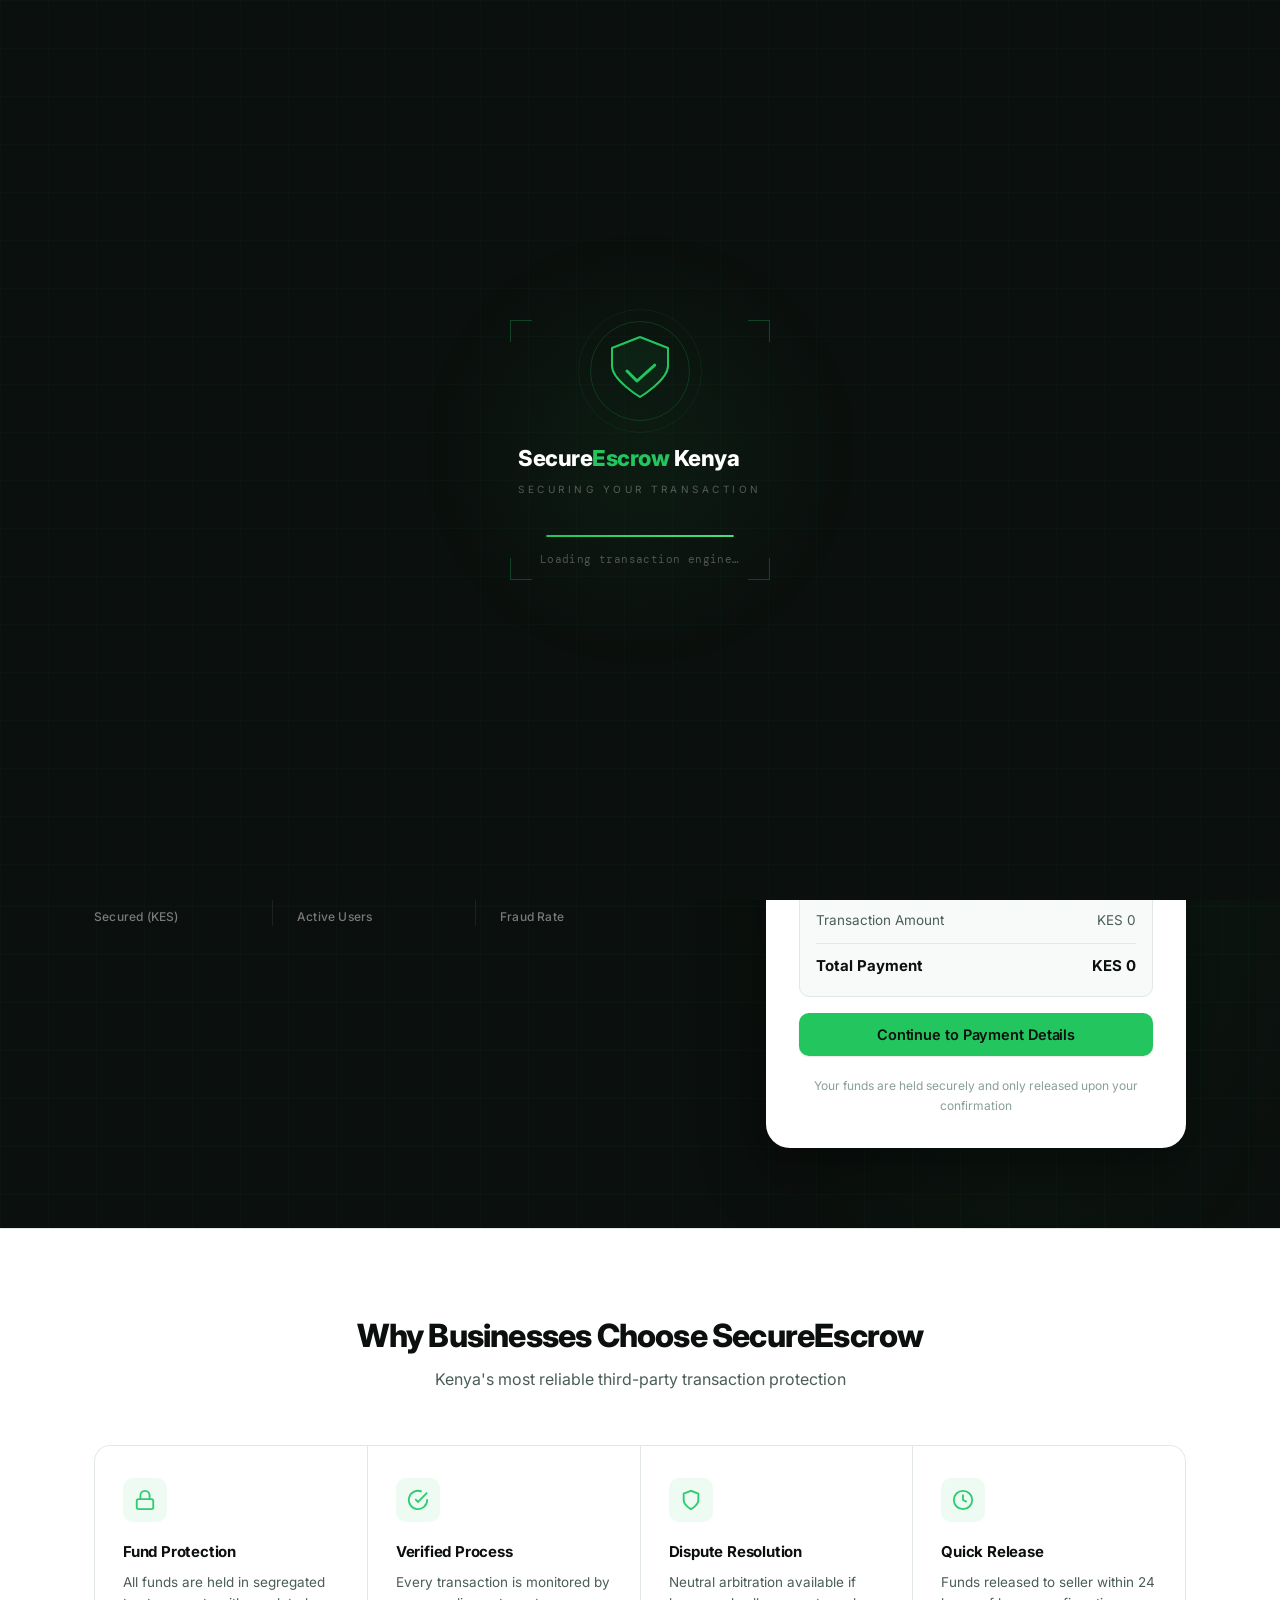
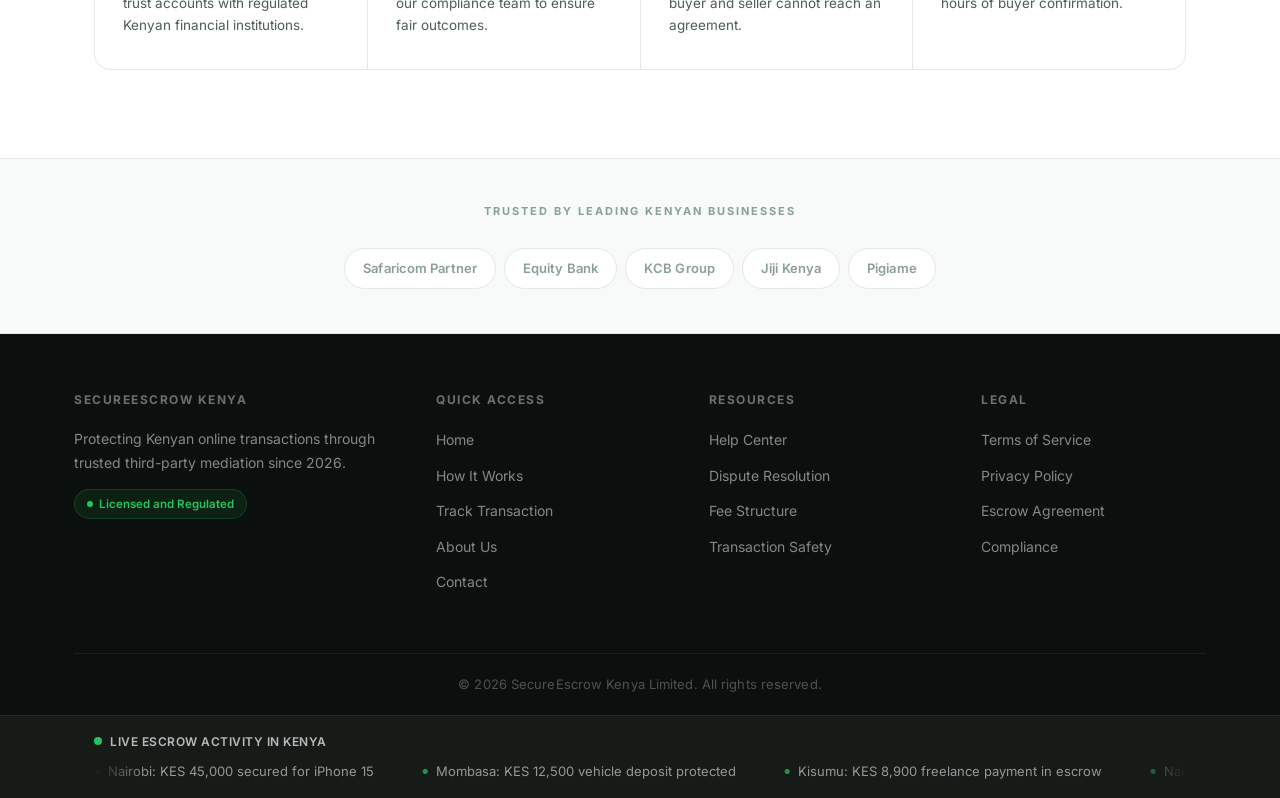
==== commit 7a54579e: "Add files via upload update the entire site" ====
--- a/index.html
+++ b/index.html
@@ -80,30 +80,35 @@
 <body>
 
     <!-- Application Loader – wave line loader -->
-    <div class="page-loader" id="pageLoader">
+        <div class="page-loader" id="pageLoader">
+        <div class="loader-corner loader-corner-tl"></div>
+        <div class="loader-corner loader-corner-tr"></div>
+        <div class="loader-corner loader-corner-bl"></div>
+        <div class="loader-corner loader-corner-br"></div>
+        <div class="loader-particle"></div>
+        <div class="loader-particle"></div>
+        <div class="loader-particle"></div>
+        <div class="loader-particle"></div>
+        <div class="loader-particle"></div>
         <div class="loader-content">
             <div class="loader-shield">
-                <svg viewBox="0 0 50 50" xmlns="http://www.w3.org/2000/svg">
-                    <path class="shield-outline" d="M25 2L6 10v15c0 10 19 21 19 21s19-11 19-21V10L25 2z" fill="none"
-                        stroke="#2ecc71" stroke-width="2" />
-                    <path class="shield-check" d="M18 25l6 6l12-12" fill="none" stroke="#2ecc71" stroke-width="2"
-                        stroke-linecap="round" stroke-linejoin="round" />
+                <svg viewBox="0 0 80 80" fill="none" xmlns="http://www.w3.org/2000/svg">
+                    <path class="shield-bg-fill" d="M40 6L12 17v18c0 14 28 31 28 31s28-17 28-31V17L40 6z" fill="rgba(34,197,94,0.07)"/>
+                    <path class="shield-outline" d="M40 6L12 17v18c0 14 28 31 28 31s28-17 28-31V17L40 6z" fill="none" stroke="rgba(34,197,94,0.35)" stroke-width="1.5" stroke-linejoin="round"/>
+                    <path class="shield-inner" d="M40 6L12 17v18c0 14 28 31 28 31s28-17 28-31V17L40 6z" fill="none" stroke="#22c55e" stroke-width="2" stroke-linejoin="round"/>
+                    <path class="shield-check" d="M27 40l10 10 20-18" fill="none" stroke="#22c55e" stroke-width="3" stroke-linecap="round" stroke-linejoin="round"/>
                 </svg>
             </div>
             <div class="loader-text">
-                <span class="loader-brand">Secure<span>Escrow</span></span>
+                <span class="loader-brand">Secure<span>Escrow</span> Kenya</span>
                 <span class="loader-tagline">Securing Your Transaction</span>
             </div>
-            <!-- Wave line loader -->
-            <div class="loader-wave">
-                <div class="wave-bar"></div>
-                <div class="wave-bar"></div>
-                <div class="wave-bar"></div>
-                <div class="wave-bar"></div>
-                <div class="wave-bar"></div>
-            </div>
+            <div class="loader-progress"><div class="loader-progress-fill"></div></div>
+            <span class="loader-status" id="loaderStatus">Initializing secure environment…</span>
         </div>
     </div>
+
+
 
     <div class="app-wrapper">
 
--- a/style.css
+++ b/style.css
@@ -6,33 +6,66 @@
 
 
 
-/* ===== RESET AND BASE STYLES ===== */
-* {
+
+/* ===== IMPORTS ===== */
+@import url('https://fonts.googleapis.com/css2?family=Inter:wght@300;400;500;600;700;800&family=DM+Mono:wght@400;500&display=swap');
+
+/* ===== RESET ===== */
+*, *::before, *::after {
     margin: 0;
     padding: 0;
     box-sizing: border-box;
 }
 
+/* ===== DESIGN TOKENS ===== */
 :root {
-    --color-primary: #2ecc71;
-    --color-primary-dark: #27ae60;
-    --color-black: #111111;
-    --color-gray-dark: #333333;
-    --color-gray: #666666;
-    --color-gray-light: #f5f5f5;
-    --color-white: #ffffff;
-    --color-border: #e0e0e0;
-    --shadow-sm: 0 2px 4px rgba(0, 0, 0, 0.05);
-    --shadow-md: 0 4px 6px rgba(0, 0, 0, 0.07);
-    --shadow-lg: 0 10px 15px rgba(0, 0, 0, 0.1);
-    --font-primary: -apple-system, BlinkMacSystemFont, 'Segoe UI', Roboto, 'Helvetica Neue', Arial, sans-serif;
-}
+    --green:        #22c55e;
+    --green-dark:   #16a34a;
+    --green-glow:   rgba(34, 197, 94, 0.18);
+    --green-dim:    rgba(34, 197, 94, 0.08);
+
+    --ink:          #0b0f0d;
+    --ink-2:        #161b18;
+    --ink-3:        #1e2621;
+    --surface:      #f8faf9;
+    --surface-2:    #f0f4f2;
+    --border:       #e2e8e5;
+    --border-dark:  rgba(255,255,255,0.07);
+
+    --text-primary:   #0b0f0d;
+    --text-secondary: #4a5e55;
+    --text-muted:     #8aa096;
+    --text-on-dark:   #e8eeed;
+    --text-dim:       #6b7f77;
+
+    --radius-sm:  6px;
+    --radius-md:  10px;
+    --radius-lg:  16px;
+    --radius-xl:  24px;
+    --radius-pill: 999px;
+
+    --shadow-xs:  0 1px 2px rgba(0,0,0,0.05);
+    --shadow-sm:  0 2px 8px rgba(0,0,0,0.06);
+    --shadow-md:  0 4px 16px rgba(0,0,0,0.09);
+    --shadow-lg:  0 12px 32px rgba(0,0,0,0.13);
+    --shadow-green: 0 6px 24px rgba(34,197,94,0.22);
+
+    --font-sans: 'Inter', -apple-system, BlinkMacSystemFont, 'Segoe UI', sans-serif;
+    --font-mono: 'DM Mono', 'Fira Code', monospace;
+
+    --transition: 0.2s ease;
+    --transition-slow: 0.35s ease;
+}
+
+/* ===== BASE ===== */
+html { scroll-behavior: smooth; }
 
 body {
-    font-family: var(--font-primary);
-    color: var(--color-black);
+    font-family: var(--font-sans);
+    color: var(--text-primary);
+    background: var(--surface);
     line-height: 1.6;
-    background: var(--color-white);
+    -webkit-font-smoothing: antialiased;
 }
 
 .app-wrapper {
@@ -42,3903 +75,2259 @@
 }
 
 .container {
-    max-width: 1200px;
+    max-width: 1180px;
     margin: 0 auto;
-    padding: 0 20px;
-}
-
-/* ===== HEADER NAVIGATION ===== */
+    padding: 0 24px;
+}
+
+/* ===== PAGE LOADER ===== */
+.page-loader {
+    position: fixed;
+    inset: 0;
+    background: var(--ink);
+    z-index: 9999;
+    display: flex;
+    align-items: center;
+    justify-content: center;
+    transition: opacity 0.6s cubic-bezier(0.4,0,0.2,1), visibility 0.6s;
+    overflow: hidden;
+}
+.page-loader.fade-out { opacity: 0; visibility: hidden; pointer-events: none; }
+
+/* Ambient background grid */
+.page-loader::before {
+    content: '';
+    position: absolute;
+    inset: 0;
+    background-image:
+        linear-gradient(rgba(34,197,94,0.025) 1px, transparent 1px),
+        linear-gradient(90deg, rgba(34,197,94,0.025) 1px, transparent 1px);
+    background-size: 48px 48px;
+    pointer-events: none;
+}
+
+/* Radial glow centre */
+.page-loader::after {
+    content: '';
+    position: absolute;
+    top: 50%; left: 50%;
+    transform: translate(-50%, -50%);
+    width: 480px; height: 480px;
+    background: radial-gradient(ellipse at center, rgba(34,197,94,0.07) 0%, transparent 65%);
+    pointer-events: none;
+    animation: glowPulse 3s ease-in-out infinite;
+}
+@keyframes glowPulse {
+    0%,100% { opacity: 0.7; transform: translate(-50%,-50%) scale(1); }
+    50%      { opacity: 1;   transform: translate(-50%,-50%) scale(1.12); }
+}
+
+/* Corner bracket accents */
+.loader-corner {
+    position: absolute;
+    width: 22px; height: 22px;
+    opacity: 0;
+    animation: cornerAppear 0.4s ease-out 0.2s forwards;
+}
+@keyframes cornerAppear { to { opacity: 0.28; } }
+.loader-corner-tl { top: calc(50% - 130px); left: calc(50% - 130px); border-top: 1.5px solid var(--green); border-left: 1.5px solid var(--green); }
+.loader-corner-tr { top: calc(50% - 130px); right: calc(50% - 130px); border-top: 1.5px solid var(--green); border-right: 1.5px solid var(--green); }
+.loader-corner-bl { bottom: calc(50% - 130px); left: calc(50% - 130px); border-bottom: 1.5px solid var(--green); border-left: 1.5px solid var(--green); }
+.loader-corner-br { bottom: calc(50% - 130px); right: calc(50% - 130px); border-bottom: 1.5px solid var(--green); border-right: 1.5px solid var(--green); }
+
+/* Floating particles */
+.loader-particle {
+    position: absolute;
+    width: 3px; height: 3px;
+    background: var(--green);
+    border-radius: 50%;
+    opacity: 0;
+}
+.loader-particle:nth-child(1) { top: calc(50% - 80px); left: calc(50% - 110px); animation: particleFloat 3.2s ease-in-out 1.3s infinite; }
+.loader-particle:nth-child(2) { top: calc(50% - 60px); right: calc(50% - 115px); animation: particleFloat 2.9s ease-in-out 1.6s infinite; }
+.loader-particle:nth-child(3) { top: calc(50% + 50px); left: calc(50% - 95px); animation: particleFloat 3.5s ease-in-out 1.8s infinite; }
+.loader-particle:nth-child(4) { top: calc(50% + 60px); right: calc(50% - 100px); animation: particleFloat 3s ease-in-out 2.1s infinite; }
+.loader-particle:nth-child(5) { top: calc(50% + 90px); left: 50%; animation: particleFloat 2.7s ease-in-out 2.3s infinite; }
+@keyframes particleFloat {
+    0%   { opacity: 0; transform: translateY(0) scale(1); }
+    25%  { opacity: 0.5; }
+    75%  { opacity: 0.15; }
+    100% { opacity: 0; transform: translateY(-36px) scale(0.2); }
+}
+
+/* Main content */
+.loader-content {
+    display: flex;
+    flex-direction: column;
+    align-items: center;
+    position: relative;
+    z-index: 1;
+    animation: contentAppear 0.5s cubic-bezier(0.34,1.2,0.64,1) forwards;
+}
+@keyframes contentAppear {
+    from { opacity: 0; transform: scale(0.94) translateY(10px); }
+    to   { opacity: 1; transform: scale(1) translateY(0); }
+}
+
+/* Shield */
+.loader-shield {
+    position: relative;
+    width: 80px; height: 80px;
+    margin-bottom: 30px;
+}
+
+/* Pulsing rings behind shield */
+.loader-shield::before,
+.loader-shield::after {
+    content: '';
+    position: absolute;
+    border-radius: 50%;
+    border: 1px solid rgba(34,197,94,0.2);
+    top: 50%; left: 50%;
+    transform: translate(-50%,-50%);
+    animation: shieldRing 2.4s ease-in-out infinite;
+}
+.loader-shield::before {
+    width: 100px; height: 100px;
+    animation-delay: 0s;
+}
+.loader-shield::after {
+    width: 124px; height: 124px;
+    border-color: rgba(34,197,94,0.09);
+    animation-delay: 0.35s;
+}
+@keyframes shieldRing {
+    0%,100% { opacity: 0.6; transform: translate(-50%,-50%) scale(1); }
+    50%      { opacity: 1;   transform: translate(-50%,-50%) scale(1.05); }
+}
+
+.loader-shield svg {
+    width: 80px; height: 80px;
+    display: block;
+    position: relative;
+    z-index: 1;
+}
+
+/* Shield SVG path animations */
+.shield-bg-fill {
+    opacity: 0;
+    animation: shieldBgIn 0.5s ease-out 0.1s forwards;
+}
+@keyframes shieldBgIn { to { opacity: 1; } }
+
+.shield-outline {
+    stroke-dasharray: 240;
+    stroke-dashoffset: 240;
+    animation: drawShield 1s cubic-bezier(0.4,0,0.2,1) 0.1s forwards;
+}
+@keyframes drawShield { to { stroke-dashoffset: 0; } }
+
+.shield-inner {
+    stroke-dasharray: 240;
+    stroke-dashoffset: 240;
+    animation: drawShield 0.8s ease-out 0.7s forwards;
+}
+
+.shield-check {
+    stroke-dasharray: 38;
+    stroke-dashoffset: 38;
+    animation: drawCheck 0.4s cubic-bezier(0.4,0,0.2,1) 1.15s forwards;
+}
+@keyframes drawCheck { to { stroke-dashoffset: 0; } }
+
+/* Brand */
+.loader-brand {
+    display: block;
+    font-size: 22px;
+    font-weight: 800;
+    color: #fff;
+    letter-spacing: -0.5px;
+    margin-bottom: 5px;
+    opacity: 0;
+    animation: slideUpFade 0.5s ease-out 0.55s forwards;
+}
+.loader-brand span { color: var(--green); }
+
+.loader-tagline {
+    display: block;
+    font-size: 10px;
+    color: rgba(255,255,255,0.3);
+    letter-spacing: 3.5px;
+    text-transform: uppercase;
+    margin-bottom: 38px;
+    opacity: 0;
+    animation: slideUpFade 0.5s ease-out 0.78s forwards;
+}
+
+@keyframes slideUpFade {
+    from { opacity: 0; transform: translateY(7px); }
+    to   { opacity: 1; transform: translateY(0); }
+}
+
+/* Progress track */
+.loader-progress {
+    width: 188px; height: 2px;
+    background: rgba(255,255,255,0.06);
+    border-radius: 2px;
+    overflow: hidden;
+    margin-bottom: 14px;
+    opacity: 0;
+    animation: slideUpFade 0.4s ease-out 1.05s forwards;
+}
+.loader-progress-fill {
+    height: 100%;
+    width: 0%;
+    background: linear-gradient(90deg, var(--green) 0%, #4ade80 100%);
+    border-radius: 2px;
+    animation: progressFill 2s cubic-bezier(0.4,0,0.2,1) 1.1s forwards;
+}
+@keyframes progressFill {
+    0%   { width: 0%; }
+    35%  { width: 52%; }
+    75%  { width: 82%; }
+    100% { width: 100%; }
+}
+
+/* Status text */
+.loader-status {
+    font-size: 11px;
+    color: rgba(255,255,255,0.28);
+    letter-spacing: 0.4px;
+    font-family: var(--font-mono);
+    opacity: 0;
+    transition: opacity 0.2s ease;
+    animation: slideUpFade 0.4s ease-out 1.05s forwards;
+    min-height: 16px;
+}
+
+/* Wave bars — now below progress, subtler role */
+.loader-wave {
+    display: none;
+}
+.wave-bar { display: none; }
+
+/* ===== HEADER ===== */
 .site-header {
-    background: var(--color-black);
-    color: var(--color-white);
+    background: var(--ink);
     position: sticky;
     top: 0;
     z-index: 100;
-    box-shadow: var(--shadow-md);
+    border-bottom: 1px solid var(--border-dark);
+    backdrop-filter: blur(12px);
 }
 
 .header-container {
-    max-width: 1200px;
+    max-width: 1180px;
     margin: 0 auto;
-    padding: 0 20px;
-    display: flex;
+    padding: 0 24px;
+    display: flex;
+    align-items: center;
     justify-content: space-between;
+    height: 68px;
+}
+
+.brand-link {
+    text-decoration: none;
+    color: #fff;
+    display: flex;
     align-items: center;
-    min-height: 70px;
-}
-
-.brand-link {
-    display: flex;
+    gap: 10px;
+}
+
+/* Brand shield icon inline */
+.brand-link::before {
+    content: '';
+    display: block;
+    width: 28px;
+    height: 28px;
+    background: var(--green);
+    clip-path: polygon(50% 0%, 95% 14%, 95% 52%, 50% 100%, 5% 52%, 5% 14%);
+    flex-shrink: 0;
+}
+
+.brand-text {
+    font-size: 18px;
+    font-weight: 700;
+    letter-spacing: -0.3px;
+}
+.brand-accent { color: var(--green); }
+
+/* Desktop nav */
+.primary-nav { display: flex; }
+
+.nav-list {
+    display: flex;
+    list-style: none;
+    gap: 2px;
     align-items: center;
-    gap: 8px;
+}
+
+.nav-link {
+    color: rgba(255,255,255,0.72);
     text-decoration: none;
-    color: var(--color-white);
-}
-
-.brand-text {
-    font-size: 24px;
+    padding: 8px 14px;
+    font-size: 14px;
+    font-weight: 500;
+    border-radius: var(--radius-sm);
+    transition: color var(--transition), background var(--transition);
+    letter-spacing: 0.1px;
+}
+.nav-link:hover { color: #fff; background: rgba(255,255,255,0.06); }
+.nav-link.active { color: #fff; }
+
+.nav-button {
+    background: var(--green);
+    color: var(--ink);
+    text-decoration: none;
+    padding: 9px 20px;
+    border-radius: var(--radius-sm);
+    font-size: 14px;
     font-weight: 600;
-    letter-spacing: -0.5px;
-}
-
-.brand-accent {
-    color: var(--color-primary);
-}
-
-/* ===== MOBILE SIDEBAR NAVIGATION ===== */
+    transition: background var(--transition), box-shadow var(--transition), transform var(--transition);
+    letter-spacing: -0.1px;
+}
+.nav-button:hover {
+    background: var(--green-dark);
+    box-shadow: var(--shadow-green);
+    transform: translateY(-1px);
+}
+
+/* Mobile toggle */
 .mobile-menu-toggle {
     display: none;
     flex-direction: column;
     justify-content: space-around;
-    width: 30px;
-    height: 24px;
+    width: 28px;
+    height: 22px;
     cursor: pointer;
     z-index: 1001;
-    position: relative;
-}
-
+}
 .toggle-bar {
-    display: block;
     width: 100%;
     height: 2px;
-    background: #ffffff;
+    background: rgba(255,255,255,0.85);
+    border-radius: 2px;
     transition: all 0.3s ease;
 }
-
-/* Transform hamburger to X when sidebar is open */
-body.sidebar-open .mobile-menu-toggle .toggle-bar:nth-child(1) {
-    transform: rotate(45deg) translate(5px, 6px);
-}
-
-body.sidebar-open .mobile-menu-toggle .toggle-bar:nth-child(2) {
-    opacity: 0;
-}
-
-body.sidebar-open .mobile-menu-toggle .toggle-bar:nth-child(3) {
-    transform: rotate(-45deg) translate(5px, -6px);
-}
-
+body.sidebar-open .mobile-menu-toggle .toggle-bar:nth-child(1) { transform: rotate(45deg) translate(5px, 6px); }
+body.sidebar-open .mobile-menu-toggle .toggle-bar:nth-child(2) { opacity: 0; }
+body.sidebar-open .mobile-menu-toggle .toggle-bar:nth-child(3) { transform: rotate(-45deg) translate(5px, -6px); }
+
+/* Sidebar overlay */
 .sidebar-overlay {
-    position: fixed;
-    top: 0;
-    left: 0;
-    width: 100%;
-    height: 100%;
-    background: rgba(0, 0, 0, 0.5);
+    position: fixed; inset: 0;
+    background: rgba(0,0,0,0.55);
+    backdrop-filter: blur(3px);
     z-index: 998;
-    opacity: 0;
-    visibility: hidden;
+    opacity: 0; visibility: hidden;
     transition: all 0.3s ease;
 }
-
-.sidebar-overlay.active {
-    opacity: 1;
-    visibility: visible;
-}
-
+.sidebar-overlay.active { opacity: 1; visibility: visible; }
+
+/* Mobile sidebar */
 .mobile-sidebar {
     position: fixed;
-    top: 0;
-    right: -280px;
-    width: 280px;
-    height: 100vh;
-    background: #111111;
+    top: 0; right: -290px;
+    width: 290px; height: 100vh;
+    background: var(--ink-2);
     z-index: 999;
-    transition: right 0.3s ease;
-    box-shadow: -2px 0 10px rgba(0, 0, 0, 0.3);
+    transition: right 0.3s cubic-bezier(0.4,0,0.2,1);
     overflow-y: auto;
-}
-
-.mobile-sidebar.active {
-    right: 0;
-}
+    border-left: 1px solid var(--border-dark);
+}
+.mobile-sidebar.active { right: 0; }
 
 .sidebar-nav {
     list-style: none;
-    padding: 60px 0 20px;
-    margin: 0;
-}
-
-.sidebar-nav .nav-item {
-    width: 100%;
-}
-
+    padding: 72px 0 24px;
+}
+.sidebar-nav .nav-item { width: 100%; }
 .sidebar-nav .nav-link {
     display: block;
-    padding: 16px 24px;
-    color: #ffffff;
-    text-decoration: none;
-    border-bottom: 1px solid rgba(255, 255, 255, 0.05);
-    font-size: 16px;
-}
-
-.sidebar-nav .nav-link:hover {
-    background: rgba(46, 204, 113, 0.1);
-}
-
-.sidebar-nav .nav-link.active {
-    background: #2ecc71;
-    color: #111111;
-}
-
-.sidebar-nav .nav-item-cta {
-    margin-top: 20px;
-    padding: 0 16px;
-}
-
+    padding: 14px 24px;
+    color: rgba(255,255,255,0.8);
+    font-size: 15px;
+    border-bottom: 1px solid rgba(255,255,255,0.04);
+}
+.sidebar-nav .nav-link:hover { background: var(--green-dim); color: var(--green); border-radius: 0; }
+.sidebar-nav .nav-link.active { color: var(--green); }
+.sidebar-nav .nav-item-cta { padding: 20px 20px 0; }
 .sidebar-nav .nav-button {
     display: block;
     text-align: center;
     width: 100%;
-    background: #2ecc71;
-    color: #111111;
-    padding: 14px 24px;
-    border-radius: 6px;
-    text-decoration: none;
-    font-weight: 600;
-}
-
-/* Desktop Navigation */
-.primary-nav {
-    display: flex;
-}
-
-.nav-list {
-    display: flex;
-    list-style: none;
-    gap: 8px;
+    padding: 14px;
+    border-radius: var(--radius-md);
+}
+
+@media (max-width: 768px) {
+    .mobile-menu-toggle { display: flex; }
+    .primary-nav { display: none; }
+}
+
+/* ===== TRUST STRIP ===== */
+.trust-strip {
+    background: var(--ink-2);
+    border-bottom: 1px solid var(--border-dark);
+    overflow: hidden;
+}
+
+.trust-strip-inner {
+    display: flex;
+    align-items: stretch;
+    justify-content: space-around;
+    min-height: 68px;
+}
+
+.trust-divider {
+    width: 1px;
+    background: linear-gradient(to bottom, transparent, rgba(255,255,255,0.08), transparent);
+    margin: 14px 0;
+    flex-shrink: 0;
+}
+
+.trust-metric {
+    display: flex;
     align-items: center;
-}
-
-.nav-link {
-    color: #ffffff;
-    text-decoration: none;
-    padding: 10px 16px;
+    gap: 12px;
+    padding: 0 28px;
+    flex-shrink: 0;
+    transition: background var(--transition);
+}
+.trust-metric:hover { background: var(--green-dim); }
+
+.metric-icon {
+    color: var(--green);
+    opacity: 0.8;
+    flex-shrink: 0;
+    transition: opacity var(--transition);
+}
+.trust-metric:hover .metric-icon { opacity: 1; }
+
+.metric-text { display: flex; flex-direction: column; gap: 2px; }
+
+.metric-main {
+    color: rgba(255,255,255,0.88);
+    font-size: 13.5px;
     font-weight: 500;
-    transition: all 0.2s ease;
-    border-radius: 6px;
-    font-size: 15px;
-}
-
-.nav-link:hover {
-    background: rgba(46, 204, 113, 0.15);
-}
-
-.nav-link.active {
-    background: #2ecc71;
-    color: #111111;
-    font-weight: 600;
-}
-
-.nav-button {
-    background: #2ecc71;
-    color: #111111;
-    text-decoration: none;
-    padding: 12px 24px;
-    border-radius: 6px;
-    font-weight: 600;
-    font-size: 15px;
-    transition: all 0.2s ease;
-    display: inline-block;
-}
-
-.nav-button:hover {
-    background: #27ae60;
-    transform: translateY(-1px);
+    white-space: nowrap;
+    letter-spacing: -0.1px;
+}
+.trust-metric:hover .metric-main { color: #fff; }
+
+.metric-sub {
+    color: rgba(255,255,255,0.38);
+    font-size: 11.5px;
+    white-space: nowrap;
 }
 
 @media (max-width: 768px) {
-    .mobile-menu-toggle {
-        display: flex;
+    .trust-strip { position: relative; }
+    .trust-strip-inner {
+        justify-content: flex-start;
+        width: max-content;
+        animation: scrollTrust 22s linear infinite;
+        min-height: 56px;
     }
-
-    .primary-nav {
-        display: none;
-    }
-}
-
-/* ===== PAGE CONTENT ===== */
-.page-content {
-    flex: 1;
-}
-
-/* ===== HERO SECTION ===== */
+    .trust-strip:hover .trust-strip-inner { animation-play-state: paused; }
+    .trust-metric { padding: 0 24px; }
+}
+@keyframes scrollTrust {
+    0%   { transform: translateX(0); }
+    100% { transform: translateX(-50%); }
+}
+
+/* ===== HERO ===== */
 .hero-section {
-    background: linear-gradient(135deg, var(--color-black) 0%, #1a1a1a 100%);
-    color: var(--color-white);
-    padding: 60px 0;
+    background: var(--ink);
+    color: #fff;
+    padding: 72px 0 80px;
     position: relative;
     overflow: hidden;
 }
 
+/* Grid texture overlay */
 .hero-section::before {
     content: '';
     position: absolute;
-    top: 0;
-    right: 0;
-    width: 50%;
-    height: 100%;
-    background: radial-gradient(circle at center, rgba(46, 204, 113, 0.08) 0%, transparent 70%);
+    inset: 0;
+    background-image:
+        linear-gradient(rgba(34,197,94,0.035) 1px, transparent 1px),
+        linear-gradient(90deg, rgba(34,197,94,0.035) 1px, transparent 1px);
+    background-size: 48px 48px;
+    pointer-events: none;
+}
+
+/* Green radial glow */
+.hero-section::after {
+    content: '';
+    position: absolute;
+    top: -20%;
+    right: -8%;
+    width: 55%;
+    height: 140%;
+    background: radial-gradient(ellipse at center, rgba(34,197,94,0.09) 0%, transparent 68%);
+    pointer-events: none;
 }
 
 .hero-grid {
     display: grid;
-    grid-template-columns: 1fr 1fr;
-    gap: 50px;
+    grid-template-columns: 1fr 420px;
+    gap: 60px;
     align-items: center;
     position: relative;
     z-index: 1;
 }
 
+.hero-content { max-width: 560px; }
+
+.hero-eyebrow {
+    display: inline-flex;
+    align-items: center;
+    gap: 8px;
+    font-size: 12px;
+    font-weight: 600;
+    letter-spacing: 1.5px;
+    text-transform: uppercase;
+    color: var(--green);
+    margin-bottom: 20px;
+}
+.hero-eyebrow::before {
+    content: '';
+    display: block;
+    width: 20px; height: 1.5px;
+    background: var(--green);
+    border-radius: 2px;
+}
+
 .hero-title {
-    font-size: 44px;
-    line-height: 1.2;
+    font-size: 46px;
+    line-height: 1.13;
+    font-weight: 800;
     margin-bottom: 20px;
+    letter-spacing: -1.5px;
+    color: #fff;
+}
+
+.hero-highlight {
+    color: var(--green);
+    display: block;
+}
+
+.hero-description {
+    font-size: 17px;
+    color: rgba(255,255,255,0.62);
+    margin-bottom: 32px;
+    line-height: 1.65;
+    font-weight: 400;
+    max-width: 460px;
+}
+
+.hero-actions {
+    display: flex;
+    gap: 12px;
+    margin-bottom: 44px;
+}
+
+.hero-metrics {
+    display: flex;
+    gap: 0;
+    padding-top: 32px;
+    border-top: 1px solid rgba(255,255,255,0.08);
+}
+
+.metric-item {
+    flex: 1;
+    display: flex;
+    flex-direction: column;
+    gap: 4px;
+    padding-right: 24px;
+    border-right: 1px solid rgba(255,255,255,0.08);
+}
+.metric-item:last-child { border-right: none; padding-right: 0; padding-left: 24px; }
+.metric-item:not(:first-child):not(:last-child) { padding: 0 24px; }
+
+.metric-value {
+    font-size: 26px;
+    font-weight: 800;
+    color: var(--green);
+    letter-spacing: -1px;
+    line-height: 1;
+}
+
+.metric-label {
+    font-size: 12px;
+    color: rgba(255,255,255,0.45);
+    font-weight: 500;
+    letter-spacing: 0.2px;
+}
+
+/* ===== ESCROW FORM CARD ===== */
+.hero-form-wrapper { position: relative; }
+
+.escrow-form-card {
+    background: #fff;
+    border-radius: var(--radius-xl);
+    padding: 32px;
+    box-shadow: 0 24px 64px rgba(0,0,0,0.35), 0 4px 16px rgba(0,0,0,0.12);
+    border: 1px solid rgba(255,255,255,0.05);
+    position: relative;
+    z-index: 1;
+}
+
+/* Top accent bar */
+.escrow-form-card::before {
+    content: '';
+    position: absolute;
+    top: 0; left: 32px; right: 32px;
+    height: 2px;
+    background: linear-gradient(90deg, var(--green), var(--green-dark));
+    border-radius: 0 0 2px 2px;
+    top: -1px;
+}
+
+.form-title {
+    font-size: 18px;
     font-weight: 700;
-}
-
-.hero-highlight {
-    color: var(--color-primary);
-    display: block;
-}
-
-.hero-description {
-    font-size: 18px;
-    opacity: 0.9;
-    margin-bottom: 30px;
-    max-width: 500px;
-}
-
-.hero-actions {
-    display: flex;
-    gap: 15px;
-    margin-bottom: 40px;
-}
-
-.hero-metrics {
-    display: flex;
-    gap: 40px;
-}
-
-.metric-item {
+    color: var(--text-primary);
+    margin-bottom: 22px;
+    letter-spacing: -0.3px;
+}
+
+.escrow-form,
+.contact-form {
     display: flex;
     flex-direction: column;
-}
-
-.metric-value {
-    font-size: 28px;
+    gap: 16px;
+}
+
+/* ===== FORMS ===== */
+.form-field {
+    display: flex;
+    flex-direction: column;
+    gap: 5px;
+}
+
+.form-label {
+    font-size: 12.5px;
+    font-weight: 600;
+    color: var(--text-secondary);
+    letter-spacing: 0.1px;
+    text-transform: uppercase;
+}
+
+.form-input,
+.form-select,
+.form-textarea {
+    padding: 11px 14px;
+    border: 1.5px solid var(--border);
+    border-radius: var(--radius-md);
+    font-size: 14.5px;
+    font-family: var(--font-sans);
+    color: var(--text-primary);
+    background: #fff;
+    transition: border-color var(--transition), box-shadow var(--transition);
+    outline: none;
+}
+.form-input::placeholder, .form-textarea::placeholder { color: #b0bab6; }
+.form-input:focus,
+.form-select:focus,
+.form-textarea:focus {
+    border-color: var(--green);
+    box-shadow: 0 0 0 3px var(--green-dim);
+}
+
+.form-row {
+    display: grid;
+    grid-template-columns: 1fr 1fr;
+    gap: 12px;
+}
+
+.fee-display {
+    background: var(--surface);
+    border: 1px solid var(--border);
+    border-radius: var(--radius-md);
+    padding: 14px 16px;
+}
+.fee-row {
+    display: flex;
+    justify-content: space-between;
+    font-size: 13.5px;
+    color: var(--text-secondary);
+    padding: 4px 0;
+}
+.fee-total {
     font-weight: 700;
-    color: var(--color-primary);
-}
-
-.metric-label {
-    font-size: 14px;
-    opacity: 0.8;
+    color: var(--text-primary);
+    font-size: 15px;
+    border-top: 1px solid var(--border);
+    margin-top: 8px;
+    padding-top: 10px;
+}
+
+.form-disclaimer,
+.form-note {
+    text-align: center;
+    font-size: 12px;
+    color: var(--text-muted);
+    margin-top: 4px;
 }
 
 /* ===== BUTTONS ===== */
 .btn {
-    padding: 14px 28px;
-    border-radius: 6px;
+    padding: 13px 26px;
+    border-radius: var(--radius-md);
     font-weight: 600;
-    font-size: 16px;
+    font-size: 14.5px;
+    font-family: var(--font-sans);
     text-decoration: none;
-    display: inline-block;
-    transition: all 0.2s ease;
+    display: inline-flex;
+    align-items: center;
+    justify-content: center;
+    gap: 8px;
+    transition: all var(--transition);
     border: none;
     cursor: pointer;
     text-align: center;
+    letter-spacing: -0.1px;
 }
 
 .btn-primary {
-    background: var(--color-primary);
-    color: var(--color-black);
-}
-
+    background: var(--green);
+    color: var(--ink);
+    box-shadow: 0 1px 2px rgba(0,0,0,0.1);
+}
 .btn-primary:hover {
-    background: var(--color-primary-dark);
+    background: var(--green-dark);
+    box-shadow: var(--shadow-green);
     transform: translateY(-1px);
-    box-shadow: 0 6px 12px rgba(46, 204, 113, 0.2);
-}
+}
+.btn-primary:active { transform: translateY(0); }
 
 .btn-outline {
     background: transparent;
-    color: var(--color-white);
-    border: 2px solid var(--color-primary);
-}
-
+    color: rgba(255,255,255,0.85);
+    border: 1.5px solid rgba(255,255,255,0.2);
+}
 .btn-outline:hover {
-    background: var(--color-primary);
-    color: var(--color-black);
-}
-
-.btn-large {
-    padding: 16px 32px;
-    font-size: 16px;
-}
-
-.btn-full {
-    width: 100%;
-}
-
-/* ===== FORMS ===== */
-.escrow-form-card {
-    background: var(--color-white);
-    border-radius: 12px;
-    padding: 30px;
-    box-shadow: var(--shadow-lg);
-    border: 1px solid var(--color-border);
-}
-
-.form-title {
-    color: var(--color-black);
-    margin-bottom: 24px;
-    font-size: 22px;
-    font-weight: 600;
-}
-
-.escrow-form,
-.contact-form {
-    display: flex;
-    flex-direction: column;
-    gap: 18px;
-}
-
-.form-field {
-    display: flex;
-    flex-direction: column;
-    gap: 6px;
-}
-
-.form-label {
-    font-weight: 600;
-    color: var(--color-gray-dark);
-    font-size: 14px;
-}
-
-.form-input,
-.form-select,
-.form-textarea {
-    padding: 12px 14px;
-    border: 2px solid var(--color-border);
-    border-radius: 6px;
-    font-size: 15px;
-    transition: border-color 0.2s;
-    font-family: var(--font-primary);
-}
-
-.form-input:focus,
-.form-select:focus,
-.form-textarea:focus {
-    outline: none;
-    border-color: var(--color-primary);
-}
-
-.form-row {
-    display: grid;
-    grid-template-columns: 1fr 1fr;
-    gap: 15px;
-}
-
-.fee-display {
-    background: var(--color-gray-light);
-    padding: 18px;
-    border-radius: 8px;
-    margin: 10px 0;
-}
-
-.fee-row {
-    display: flex;
-    justify-content: space-between;
-    padding: 6px 0;
-    color: var(--color-gray-dark);
-}
-
-.fee-total {
-    font-weight: 700;
-    color: var(--color-black);
-    border-top: 2px solid var(--color-border);
-    margin-top: 8px;
-    padding-top: 12px;
-    font-size: 18px;
-}
-
-.form-disclaimer,
-.form-note {
-    text-align: center;
-    font-size: 13px;
-    color: var(--color-gray);
-    margin-top: 10px;
-}
+    border-color: var(--green);
+    color: var(--green);
+    background: var(--green-dim);
+}
+
+.btn-large { padding: 15px 32px; font-size: 15px; }
+.btn-full  { width: 100%; }
 
 /* ===== TRUST SECTION ===== */
 .trust-section {
-    padding: 80px 0;
-    background: var(--color-gray-light);
+    padding: 88px 0;
+    background: #fff;
+    border-top: 1px solid var(--border);
+    border-bottom: 1px solid var(--border);
 }
 
 .section-header {
     text-align: center;
-    margin-bottom: 50px;
+    margin-bottom: 52px;
+}
+
+.section-eyebrow {
+    display: inline-block;
+    font-size: 11px;
+    font-weight: 700;
+    letter-spacing: 2px;
+    text-transform: uppercase;
+    color: var(--green-dark);
+    background: var(--green-dim);
+    padding: 5px 12px;
+    border-radius: var(--radius-pill);
+    margin-bottom: 14px;
 }
 
 .section-title {
-    font-size: 36px;
-    color: var(--color-black);
-    margin-bottom: 15px;
-    font-weight: 700;
+    font-size: 32px;
+    font-weight: 800;
+    color: var(--text-primary);
+    letter-spacing: -0.8px;
+    margin-bottom: 12px;
+    line-height: 1.2;
 }
 
 .section-subtitle {
-    font-size: 18px;
-    color: var(--color-gray);
+    font-size: 16px;
+    color: var(--text-secondary);
+    max-width: 480px;
+    margin: 0 auto;
+    line-height: 1.6;
 }
 
 .trust-grid {
     display: grid;
-    grid-template-columns: repeat(auto-fit, minmax(250px, 1fr));
-    gap: 30px;
+    grid-template-columns: repeat(4, 1fr);
+    gap: 1px;
+    background: var(--border);
+    border: 1px solid var(--border);
+    border-radius: var(--radius-lg);
+    overflow: hidden;
 }
 
 .trust-card {
-    background: var(--color-white);
-    padding: 30px;
-    border-radius: 10px;
-    border: 1px solid var(--color-border);
-    transition: transform 0.2s, box-shadow 0.2s;
-}
-
-.trust-card:hover {
-    transform: translateY(-3px);
-    box-shadow: var(--shadow-md);
-    border-color: var(--color-primary);
-}
+    background: #fff;
+    padding: 32px 28px;
+    transition: background var(--transition);
+    position: relative;
+}
+.trust-card:hover { background: var(--surface); }
+
+.trust-card::after {
+    content: '';
+    position: absolute;
+    bottom: 0; left: 28px; right: 28px;
+    height: 2px;
+    background: var(--green);
+    transform: scaleX(0);
+    transform-origin: left;
+    transition: transform 0.3s ease;
+    border-radius: 2px;
+}
+.trust-card:hover::after { transform: scaleX(1); }
 
 .trust-icon {
-    margin-bottom: 20px;
-}
-
-.trust-title {
-    color: var(--color-black);
-    margin-bottom: 12px;
-    font-size: 20px;
-}
-
-.trust-description {
-    color: var(--color-gray);
-    line-height: 1.6;
-}
-
-/* ===== PAGE SECTIONS ===== */
-.page-section {
-    padding: 60px 0;
-}
-
-.page-title {
-    font-size: 40px;
-    color: var(--color-black);
-    margin-bottom: 15px;
-    font-weight: 700;
-}
-
-.page-subtitle {
-    font-size: 18px;
-    color: var(--color-gray);
-    max-width: 600px;
-    margin: 0 auto;
-}
-
-/* ===== PROCESS FLOW ===== */
-.process-flow {
-    max-width: 800px;
-    margin: 50px auto 0;
-}
-
-.process-step {
-    display: flex;
-    gap: 30px;
-    margin-bottom: 40px;
-}
-
-.step-marker {
-    width: 60px;
-    height: 60px;
-    background: var(--color-primary);
-    color: var(--color-black);
-    border-radius: 50%;
+    width: 44px; height: 44px;
+    background: var(--green-dim);
+    border-radius: var(--radius-md);
     display: flex;
     align-items: center;
     justify-content: center;
-    font-size: 22px;
+    margin-bottom: 18px;
+}
+.trust-icon svg { width: 22px; height: 22px; }
+
+.trust-title {
+    font-size: 15px;
     font-weight: 700;
+    color: var(--text-primary);
+    margin-bottom: 8px;
+    letter-spacing: -0.2px;
+}
+
+.trust-description {
+    font-size: 13.5px;
+    color: var(--text-secondary);
+    line-height: 1.6;
+}
+
+/* ===== TRUSTED BY ===== */
+.trusted-by {
+    padding: 44px 0;
+    background: var(--surface);
+    border-bottom: 1px solid var(--border);
+}
+
+.trusted-label {
+    text-align: center;
+    font-size: 11px;
+    font-weight: 700;
+    letter-spacing: 2px;
+    text-transform: uppercase;
+    color: var(--text-muted);
+    margin-bottom: 28px;
+}
+
+.logo-grid {
+    display: flex;
+    justify-content: center;
+    align-items: center;
+    flex-wrap: wrap;
+    gap: 12px 8px;
+}
+
+.partner-logo {
+    color: var(--text-muted);
+    font-size: 13px;
+    font-weight: 600;
+    padding: 9px 18px;
+    border: 1px solid var(--border);
+    border-radius: var(--radius-pill);
+    background: #fff;
+    transition: all var(--transition);
+    letter-spacing: 0.1px;
+}
+.partner-logo:hover {
+    border-color: var(--green);
+    color: var(--green-dark);
+    background: var(--green-dim);
+}
+
+/* ===== PAGE CONTENT ===== */
+.page-content { flex: 1; }
+.page-section { padding: 72px 0; }
+
+.page-title {
+    font-size: 36px;
+    font-weight: 800;
+    color: var(--text-primary);
+    margin-bottom: 12px;
+    letter-spacing: -0.8px;
+    line-height: 1.15;
+}
+
+.page-subtitle {
+    font-size: 16px;
+    color: var(--text-secondary);
+    max-width: 540px;
+    margin: 0 auto;
+}
+
+/* Section header alignment helpers */
+.section-header.align-left { text-align: left; }
+.section-header.align-left .page-subtitle,
+.section-header.align-left .section-subtitle { margin: 0; }
+
+/* ===== PROCESS FLOW (how.html) ===== */
+.process-flow {
+    max-width: 760px;
+    margin: 48px auto 0;
+    display: flex;
+    flex-direction: column;
+    gap: 0;
+}
+
+.process-step {
+    display: grid;
+    grid-template-columns: 72px 1fr;
+    gap: 0 28px;
+    position: relative;
+    padding-bottom: 40px;
+}
+.process-step:last-child { padding-bottom: 0; }
+
+/* Connector line between steps */
+.process-step:not(:last-child) .step-marker::after {
+    content: '';
+    position: absolute;
+    top: 60px;
+    left: 35px;
+    width: 2px;
+    height: calc(100% - 20px);
+    background: linear-gradient(to bottom, var(--green), var(--border));
+    z-index: 0;
+}
+
+.step-marker {
+    width: 52px; height: 52px;
+    background: var(--green);
+    color: var(--ink);
+    border-radius: 50%;
+    display: flex;
+    align-items: center;
+    justify-content: center;
+    font-size: 15px;
+    font-weight: 800;
+    font-family: var(--font-mono);
     flex-shrink: 0;
+    position: relative;
+    z-index: 1;
+    box-shadow: 0 0 0 6px rgba(34,197,94,0.1);
+    letter-spacing: -0.5px;
+}
+
+.step-content {
+    padding-top: 8px;
+    padding-bottom: 8px;
 }
 
 .step-title {
-    color: var(--color-black);
-    margin-bottom: 10px;
-    font-size: 22px;
+    font-size: 18px;
+    font-weight: 700;
+    color: var(--text-primary);
+    margin-bottom: 8px;
+    letter-spacing: -0.3px;
 }
 
 .step-description {
-    color: var(--color-gray);
-    margin-bottom: 15px;
+    font-size: 14.5px;
+    color: var(--text-secondary);
+    margin-bottom: 14px;
+    line-height: 1.6;
 }
 
 .step-details {
     list-style: none;
-}
-
+    display: flex;
+    flex-direction: column;
+    gap: 5px;
+}
 .step-details li {
-    color: var(--color-gray-dark);
-    padding: 5px 0;
-    padding-left: 20px;
+    font-size: 13.5px;
+    color: var(--text-dim);
+    padding-left: 18px;
     position: relative;
-}
-
+    line-height: 1.5;
+}
 .step-details li::before {
     content: '';
     position: absolute;
     left: 0;
-    top: 12px;
-    width: 6px;
-    height: 6px;
-    background: var(--color-primary);
+    top: 7px;
+    width: 5px; height: 5px;
+    background: var(--green);
     border-radius: 50%;
 }
 
 .process-cta {
+    margin-top: 52px;
     text-align: center;
-    margin-top: 50px;
-    padding: 40px;
-    background: var(--color-gray-light);
-    border-radius: 10px;
+    padding: 44px;
+    background: var(--ink);
+    border-radius: var(--radius-xl);
+    position: relative;
+    overflow: hidden;
+}
+.process-cta::before {
+    content: '';
+    position: absolute;
+    top: 0; left: 0;
+    width: 100%; height: 2px;
+    background: linear-gradient(90deg, var(--green), var(--green-dark));
 }
 
 .cta-title {
-    font-size: 24px;
-    color: var(--color-black);
-    margin-bottom: 10px;
-}
-
+    font-size: 22px;
+    font-weight: 800;
+    color: #fff;
+    margin-bottom: 8px;
+    letter-spacing: -0.5px;
+}
 .cta-description {
-    color: var(--color-gray);
-    margin-bottom: 25px;
+    color: rgba(255,255,255,0.55);
+    margin-bottom: 24px;
+    font-size: 14.5px;
 }
 
 /* ===== ABOUT PAGE ===== */
 .about-grid {
     display: grid;
-    grid-template-columns: 1.5fr 1fr;
-    gap: 50px;
+    grid-template-columns: 1.4fr 1fr;
+    gap: 56px;
+    align-items: start;
 }
 
 .about-intro {
-    font-size: 18px;
-    color: var(--color-gray-dark);
-    margin-bottom: 30px;
+    font-size: 17px;
+    color: var(--text-secondary);
+    margin-bottom: 28px;
+    line-height: 1.7;
+    padding-bottom: 24px;
+    border-bottom: 1px solid var(--border);
 }
 
 .about-subheading {
-    color: var(--color-black);
-    margin: 25px 0 15px;
-    font-size: 20px;
+    font-size: 16px;
+    font-weight: 700;
+    color: var(--text-primary);
+    margin: 24px 0 10px;
+    letter-spacing: -0.2px;
 }
 
 .about-text {
-    color: var(--color-gray);
-    margin-bottom: 15px;
+    font-size: 14.5px;
+    color: var(--text-secondary);
+    line-height: 1.7;
+    margin-bottom: 12px;
 }
 
 .about-features {
     display: grid;
     grid-template-columns: 1fr 1fr;
-    gap: 20px;
-    margin-top: 30px;
-}
-
+    gap: 16px;
+    margin-top: 28px;
+}
+
+.feature-item {
+    background: var(--surface);
+    border: 1px solid var(--border);
+    border-radius: var(--radius-md);
+    padding: 16px;
+    transition: border-color var(--transition), background var(--transition);
+}
+.feature-item:hover {
+    border-color: var(--green);
+    background: var(--green-dim);
+}
 .feature-item h4 {
-    color: var(--color-black);
+    font-size: 13.5px;
+    font-weight: 700;
+    color: var(--text-primary);
     margin-bottom: 5px;
-}
-
+    letter-spacing: -0.1px;
+}
 .feature-item p {
-    color: var(--color-gray);
-    font-size: 14px;
-}
-
+    font-size: 13px;
+    color: var(--text-secondary);
+    line-height: 1.5;
+}
+
+/* Stats */
 .about-stats {
     display: grid;
     grid-template-columns: 1fr 1fr;
-    gap: 20px;
+    gap: 16px;
+    position: sticky;
+    top: 88px;
 }
 
 .stat-card {
-    background: var(--color-gray-light);
-    padding: 30px;
-    border-radius: 10px;
+    background: var(--ink);
+    border-radius: var(--radius-lg);
+    padding: 28px 22px;
     text-align: center;
+    border: 1px solid var(--border-dark);
+    position: relative;
+    overflow: hidden;
+    transition: transform var(--transition);
+}
+.stat-card:hover { transform: translateY(-2px); }
+.stat-card::before {
+    content: '';
+    position: absolute;
+    inset: 0;
+    background: radial-gradient(circle at 50% 0%, rgba(34,197,94,0.08), transparent 65%);
+    pointer-events: none;
 }
 
 .stat-value {
-    font-size: 36px;
-    font-weight: 700;
-    color: var(--color-primary);
+    font-size: 30px;
+    font-weight: 800;
+    color: var(--green);
     margin-bottom: 5px;
-}
-
+    letter-spacing: -1px;
+    line-height: 1;
+    position: relative;
+}
 .stat-label {
-    color: var(--color-gray-dark);
+    font-size: 12px;
+    color: rgba(255,255,255,0.45);
     font-weight: 500;
+    text-transform: uppercase;
+    letter-spacing: 0.5px;
+    position: relative;
 }
 
 /* ===== CONTACT PAGE ===== */
 .contact-grid {
     display: grid;
-    grid-template-columns: 1fr 1.2fr;
-    gap: 50px;
+    grid-template-columns: 1fr 1.3fr;
+    gap: 40px;
 }
 
 .contact-info-panel {
-    background: var(--color-black);
-    color: var(--color-white);
-    padding: 40px;
-    border-radius: 12px;
+    background: var(--ink);
+    color: #fff;
+    padding: 36px;
+    border-radius: var(--radius-xl);
+    border: 1px solid var(--border-dark);
+    position: relative;
+    overflow: hidden;
+}
+.contact-info-panel::before {
+    content: '';
+    position: absolute;
+    top: 0; left: 0;
+    width: 100%; height: 2px;
+    background: linear-gradient(90deg, var(--green), var(--green-dark));
 }
 
 .contact-heading {
-    color: var(--color-primary);
-    margin-bottom: 30px;
-    font-size: 22px;
+    font-size: 18px;
+    font-weight: 700;
+    color: #fff;
+    margin-bottom: 28px;
+    letter-spacing: -0.3px;
 }
 
 .contact-method {
-    margin-bottom: 30px;
-}
+    padding: 18px 0;
+    border-bottom: 1px solid rgba(255,255,255,0.06);
+}
+.contact-method:last-of-type { border-bottom: none; }
 
 .method-title {
-    color: var(--color-primary);
-    margin-bottom: 8px;
-    font-size: 16px;
-}
-
+    font-size: 11px;
+    font-weight: 700;
+    letter-spacing: 1.5px;
+    text-transform: uppercase;
+    color: var(--green);
+    margin-bottom: 7px;
+}
 .method-detail {
-    opacity: 0.9;
+    font-size: 14px;
+    color: rgba(255,255,255,0.65);
     line-height: 1.8;
 }
 
 .contact-form-panel {
-    background: var(--color-white);
-    padding: 40px;
-    border-radius: 12px;
-    border: 1px solid var(--color-border);
+    background: #fff;
+    padding: 36px;
+    border-radius: var(--radius-xl);
+    border: 1px solid var(--border);
     box-shadow: var(--shadow-sm);
 }
 
 .form-heading {
-    color: var(--color-black);
-    margin-bottom: 25px;
-    font-size: 22px;
+    font-size: 18px;
+    font-weight: 700;
+    color: var(--text-primary);
+    margin-bottom: 24px;
+    letter-spacing: -0.3px;
 }
 
 /* ===== FOOTER ===== */
 .site-footer {
-    background: var(--color-black);
-    color: var(--color-white);
-    padding: 50px 0 20px;
+    background: var(--ink);
+    color: #fff;
+    padding: 56px 0 0;
     margin-top: auto;
 }
 
 .footer-container {
-    max-width: 1200px;
+    max-width: 1180px;
     margin: 0 auto;
-    padding: 0 20px;
+    padding: 0 24px;
 }
 
 .footer-grid {
     display: grid;
-    grid-template-columns: repeat(auto-fit, minmax(220px, 1fr));
-    gap: 40px;
-    margin-bottom: 40px;
+    grid-template-columns: 1.4fr 1fr 1fr 1fr;
+    gap: 48px;
+    padding-bottom: 48px;
+    border-bottom: 1px solid var(--border-dark);
 }
 
 .footer-heading {
-    color: var(--color-primary);
-    margin-bottom: 20px;
+    font-size: 12px;
+    font-weight: 700;
+    letter-spacing: 1.5px;
+    text-transform: uppercase;
+    color: rgba(255,255,255,0.4);
+    margin-bottom: 18px;
+}
+
+.footer-text {
+    font-size: 14px;
+    color: rgba(255,255,255,0.5);
+    line-height: 1.7;
+    margin-bottom: 14px;
+}
+
+.footer-badge {
+    display: inline-flex;
+    align-items: center;
+    gap: 6px;
+    font-size: 11.5px;
+    font-weight: 600;
+    color: var(--green);
+    background: rgba(34,197,94,0.1);
+    padding: 5px 12px;
+    border-radius: var(--radius-pill);
+    border: 1px solid rgba(34,197,94,0.2);
+}
+.footer-badge::before {
+    content: '';
+    width: 6px; height: 6px;
+    background: var(--green);
+    border-radius: 50%;
+}
+
+.footer-links { list-style: none; }
+.footer-links li { margin-bottom: 10px; }
+.footer-links a {
+    color: rgba(255,255,255,0.5);
+    text-decoration: none;
+    font-size: 14px;
+    transition: color var(--transition);
+    line-height: 1.5;
+}
+.footer-links a:hover { color: rgba(255,255,255,0.9); }
+
+.footer-bottom {
+    padding: 20px 0;
+    color: rgba(255,255,255,0.28);
+    font-size: 13px;
+    text-align: center;
+    letter-spacing: 0.1px;
+}
+
+/* ===== LIVE ACTIVITY TICKER ===== */
+.live-activity {
+    background: var(--ink-2);
+    padding: 16px 0;
+    border-top: 1px solid rgba(34,197,94,0.12);
+}
+
+.activity-header {
+    display: flex;
+    align-items: center;
+    gap: 8px;
+    color: rgba(255,255,255,0.7);
+    font-size: 12px;
+    font-weight: 600;
+    letter-spacing: 0.5px;
+    text-transform: uppercase;
+    margin-bottom: 10px;
+}
+
+.pulse-dot {
+    width: 8px; height: 8px;
+    background: var(--green);
+    border-radius: 50%;
+    animation: pulseGreen 1.5s infinite;
+    flex-shrink: 0;
+}
+@keyframes pulseGreen {
+    0%,100% { opacity: 1; transform: scale(1); box-shadow: 0 0 0 0 rgba(34,197,94,0.4); }
+    50%      { opacity: 0.8; transform: scale(1.1); box-shadow: 0 0 0 4px rgba(34,197,94,0); }
+}
+
+.ticker-wrapper {
+    overflow: hidden;
+    mask-image: linear-gradient(to right, transparent 0%, black 5%, black 95%, transparent 100%);
+    -webkit-mask-image: linear-gradient(to right, transparent 0%, black 5%, black 95%, transparent 100%);
+}
+
+.ticker-content {
+    display: flex;
+    gap: 48px;
+    animation: ticker 32s linear infinite;
+    white-space: nowrap;
+}
+.ticker-content:hover { animation-play-state: paused; }
+
+.ticker-item {
+    color: rgba(255,255,255,0.55);
+    font-size: 13px;
+    display: inline-flex;
+    align-items: center;
+    gap: 8px;
+}
+.ticker-item::before {
+    content: '●';
+    color: var(--green);
+    font-size: 7px;
+    opacity: 0.7;
+}
+
+@keyframes ticker {
+    0%   { transform: translateX(0); }
+    100% { transform: translateX(-50%); }
+}
+
+/* ===== LEGAL PAGES ===== */
+.legal-content {
+    max-width: 800px;
+    margin: 0 auto;
+    padding: 48px 24px;
+}
+.legal-content h2 {
+    font-size: 20px;
+    font-weight: 700;
+    color: var(--text-primary);
+    margin: 36px 0 12px;
+    letter-spacing: -0.3px;
+}
+.legal-content h3 {
     font-size: 16px;
     font-weight: 600;
-}
-
-.footer-text {
-    color: #ccc;
-    line-height: 1.6;
-    margin-bottom: 15px;
-}
-
-.footer-badge {
-    color: var(--color-primary);
-    font-weight: 600;
-}
-
-.footer-links {
-    list-style: none;
-}
-
-.footer-links li {
-    margin-bottom: 10px;
-}
-
-.footer-links a {
-    color: #ccc;
+    color: var(--text-secondary);
+    margin: 22px 0 8px;
+}
+.legal-content p {
+    font-size: 14.5px;
+    color: var(--text-secondary);
+    margin-bottom: 14px;
+    line-height: 1.8;
+}
+.legal-content ul { margin: 12px 0 12px 24px; color: var(--text-secondary); }
+.legal-content li { margin-bottom: 8px; font-size: 14.5px; line-height: 1.6; }
+.last-updated { color: var(--text-muted); font-size: 13px; font-style: italic; margin-bottom: 28px; }
+
+.compliance-badge {
+    display: inline-block;
+    background: var(--green);
+    color: var(--ink);
+    padding: 3px 10px;
+    border-radius: var(--radius-pill);
+    font-size: 11px;
+    font-weight: 700;
+    margin-right: 8px;
+    letter-spacing: 0.3px;
+}
+
+/* ===== TOAST NOTIFICATIONS ===== */
+.toast-container {
+    position: fixed;
+    top: 84px;
+    right: 20px;
+    z-index: 9999;
+    display: flex;
+    flex-direction: column;
+    gap: 8px;
+}
+
+.toast {
+    background: #fff;
+    color: var(--text-primary);
+    padding: 14px 18px;
+    border-radius: var(--radius-md);
+    box-shadow: var(--shadow-lg);
+    display: flex;
+    align-items: flex-start;
+    gap: 12px;
+    min-width: 280px;
+    max-width: 380px;
+    animation: toastIn 0.3s cubic-bezier(0.34,1.56,0.64,1);
+    border-left: 3px solid var(--green);
+    border: 1px solid var(--border);
+    border-left: 3px solid var(--green);
+}
+.toast.error   { border-left-color: #ef4444; }
+.toast.warning { border-left-color: #f59e0b; }
+.toast.info    { border-left-color: #3b82f6; }
+
+@keyframes toastIn {
+    from { opacity: 0; transform: translateX(16px); }
+    to   { opacity: 1; transform: translateX(0); }
+}
+
+.toast-icon { font-size: 20px; flex-shrink: 0; }
+.toast-content { flex: 1; }
+.toast-title { font-weight: 600; font-size: 14px; margin-bottom: 2px; }
+.toast-message { font-size: 13px; color: var(--text-secondary); }
+.toast-close {
+    background: none; border: none;
+    font-size: 18px; cursor: pointer;
+    color: var(--text-muted);
+    padding: 0 2px;
+    line-height: 1;
+    flex-shrink: 0;
+}
+
+/* ===== MODAL ===== */
+.modal-overlay {
+    position: fixed; inset: 0;
+    background: rgba(0,0,0,0.6);
+    backdrop-filter: blur(4px);
+    display: flex;
+    align-items: center;
+    justify-content: center;
+    z-index: 1000;
+    opacity: 0; visibility: hidden;
+    transition: all 0.3s ease;
+}
+.modal-overlay.active { opacity: 1; visibility: visible; }
+
+.modal {
+    background: #fff;
+    border-radius: var(--radius-xl);
+    padding: 32px;
+    max-width: 500px;
+    width: 92%;
+    max-height: 90vh;
+    overflow-y: auto;
+    transform: scale(0.92) translateY(8px);
+    transition: transform 0.3s cubic-bezier(0.34,1.56,0.64,1);
+    box-shadow: var(--shadow-lg);
+}
+.modal-overlay.active .modal { transform: scale(1) translateY(0); }
+
+.modal-header { display: flex; justify-content: space-between; align-items: center; margin-bottom: 20px; }
+.modal-title { font-size: 20px; font-weight: 700; color: var(--text-primary); letter-spacing: -0.4px; }
+.modal-close {
+    background: none; border: none;
+    font-size: 22px; cursor: pointer;
+    color: var(--text-muted);
+    width: 32px; height: 32px;
+    display: flex; align-items: center; justify-content: center;
+    border-radius: 50%;
+    transition: background var(--transition);
+}
+.modal-close:hover { background: var(--surface); color: var(--text-primary); }
+.modal-footer { display: flex; justify-content: flex-end; gap: 10px; margin-top: 20px; }
+
+/* ===== PAYMENT POPUP ===== */
+.payment-popup-overlay {
+    position: fixed; inset: 0;
+    background: rgba(0,0,0,0.5);
+    backdrop-filter: blur(4px);
+    z-index: 10000;
+    display: flex; align-items: center; justify-content: center;
+    animation: fadeIn 0.2s ease;
+}
+@keyframes fadeIn { from { opacity: 0; } to { opacity: 1; } }
+.payment-popup-overlay.closing { animation: fadeIn 0.2s ease reverse; }
+
+.payment-popup {
+    background: #fff;
+    border-radius: var(--radius-xl);
+    max-width: 420px;
+    width: 92%;
+    box-shadow: var(--shadow-lg);
+    animation: popupEnter 0.28s cubic-bezier(0.34,1.56,0.64,1);
+    border: 1px solid var(--border);
+}
+@keyframes popupEnter {
+    from { opacity: 0; transform: scale(0.9) translateY(12px); }
+    to   { opacity: 1; transform: scale(1) translateY(0); }
+}
+
+.popup-header {
+    padding: 22px 24px 10px;
+    display: flex; justify-content: space-between; align-items: flex-start;
+    border-bottom: 1px solid var(--border);
+}
+.popup-header h3 { font-size: 18px; font-weight: 700; color: var(--text-primary); letter-spacing: -0.3px; }
+
+.popup-close {
+    background: none; border: none; font-size: 22px;
+    color: var(--text-muted); cursor: pointer;
+    width: 30px; height: 30px;
+    display: flex; align-items: center; justify-content: center;
+    border-radius: 50%;
+    transition: background var(--transition);
+}
+.popup-close:hover { background: var(--surface); color: var(--text-primary); }
+
+.popup-body { padding: 20px 24px 24px; }
+
+.payment-summary {
+    background: var(--surface);
+    border: 1px solid var(--border);
+    border-radius: var(--radius-lg);
+    padding: 16px 18px;
+    margin-bottom: 16px;
+}
+.summary-item { display: flex; justify-content: space-between; padding: 7px 0; }
+.summary-label { font-size: 13.5px; color: var(--text-secondary); }
+.summary-value { font-size: 14px; color: var(--text-primary); font-weight: 500; }
+.summary-total { padding-top: 12px; margin-top: 4px; border-top: 1px dashed var(--border); }
+.summary-total .summary-label { font-weight: 700; font-size: 14px; color: var(--text-primary); }
+.summary-total .summary-value { font-size: 20px; font-weight: 800; color: var(--green-dark); }
+
+.payment-note {
+    background: #f0fdf6;
+    border-radius: var(--radius-md);
+    padding: 14px 16px;
+    margin-bottom: 20px;
+    border-left: 3px solid var(--green);
+}
+.payment-note p { font-size: 13.5px; color: #166534; line-height: 1.55; margin-bottom: 4px; }
+.payment-note .note-small { font-size: 12.5px; color: #15803d; opacity: 0.8; margin: 0; }
+
+.popup-actions { display: flex; flex-direction: column; gap: 10px; }
+
+.btn-primary-pay {
+    width: 100%; padding: 15px;
+    background: var(--green); color: var(--ink);
+    border: none; border-radius: var(--radius-md);
+    font-size: 15px; font-weight: 700;
+    cursor: pointer; transition: all var(--transition);
+    letter-spacing: -0.2px;
+}
+.btn-primary-pay:hover { background: var(--green-dark); box-shadow: var(--shadow-green); transform: translateY(-1px); }
+
+.btn-secondary-pay {
+    width: 100%; padding: 13px;
+    background: transparent; color: var(--text-secondary);
+    border: 1px solid var(--border); border-radius: var(--radius-md);
+    font-size: 14px; font-weight: 500;
+    cursor: pointer; transition: all var(--transition);
+}
+.btn-secondary-pay:hover { background: var(--surface); border-color: #c8d4d0; color: var(--text-primary); }
+
+/* ===== BACK TO TOP ===== */
+.back-to-top {
+    position: fixed;
+    bottom: 28px; right: 28px;
+    width: 44px; height: 44px;
+    background: var(--green);
+    color: var(--ink);
+    border: none; border-radius: 50%;
+    cursor: pointer;
+    display: flex; align-items: center; justify-content: center;
+    font-size: 20px;
+    box-shadow: var(--shadow-green);
+    opacity: 0; visibility: hidden;
+    transition: all 0.3s ease;
+    z-index: 99;
+}
+.back-to-top.visible { opacity: 1; visibility: visible; }
+.back-to-top:hover { background: var(--green-dark); transform: translateY(-2px); }
+
+/* ===== WHATSAPP FLOAT ===== */
+.whatsapp-float {
+    position: fixed;
+    bottom: 88px; right: 28px;
+    width: 54px; height: 54px;
+    background: #25D366;
+    border-radius: 50%;
+    display: flex; align-items: center; justify-content: center;
+    box-shadow: 0 4px 18px rgba(37,211,102,0.38);
+    cursor: pointer; z-index: 98;
+    transition: all 0.3s ease;
     text-decoration: none;
-    transition: color 0.2s;
-    font-size: 14px;
-}
-
-.footer-links a:hover {
-    color: var(--color-primary);
-}
-
-.footer-bottom {
-    text-align: center;
-    padding-top: 20px;
-    border-top: 1px solid rgba(255, 255, 255, 0.1);
-    color: #999;
-    font-size: 14px;
-}
-
-/* ===== DESKTOP NAVIGATION ===== */
-.primary-nav {
-    display: flex;
-}
-
-.nav-list {
-    display: flex;
-    list-style: none;
-    gap: 8px;
-    align-items: center;
-}
-
-.nav-link {
-    color: #ffffff;
-    text-decoration: none;
-    padding: 10px 16px;
-    font-weight: 500;
-    transition: all 0.2s ease;
-    border-radius: 6px;
+    border: none;
+    animation: waFloat 2.5s ease-in-out infinite;
+}
+@keyframes waFloat {
+    0%,100% { box-shadow: 0 4px 18px rgba(37,211,102,0.35); }
+    50%      { box-shadow: 0 4px 26px rgba(37,211,102,0.6); }
+}
+.whatsapp-float:hover { transform: scale(1.08); background: #1eb855; }
+.whatsapp-float svg { width: 30px; height: 30px; fill: white; }
+
+.whatsapp-tooltip {
+    position: fixed;
+    bottom: 152px; right: 38px;
+    background: var(--ink);
+    color: #fff;
+    padding: 9px 16px;
+    border-radius: var(--radius-pill);
+    font-size: 13px; font-weight: 500;
+    z-index: 97;
+    opacity: 0; visibility: hidden;
+    transition: all 0.3s ease;
+    box-shadow: var(--shadow-md);
+    white-space: nowrap;
+}
+.whatsapp-tooltip::after {
+    content: '';
+    position: absolute;
+    bottom: -7px; right: 22px;
+    border-left: 7px solid transparent;
+    border-right: 7px solid transparent;
+    border-top: 7px solid var(--ink);
+}
+.whatsapp-tooltip.visible { opacity: 1; visibility: visible; }
+
+/* ===== TRACKING PAGE ===== */
+.tracking-section { padding: 64px 0; min-height: 60vh; }
+
+.tracking-tabs {
+    display: flex;
+    gap: 0;
+    margin-bottom: 32px;
+    border-bottom: 1.5px solid var(--border);
+}
+
+.tab-btn {
+    padding: 12px 22px;
+    background: none; border: none;
+    font-size: 14.5px; font-weight: 500;
+    color: var(--text-muted);
+    cursor: pointer;
+    border-bottom: 2.5px solid transparent;
+    margin-bottom: -1.5px;
+    transition: all 0.2s;
+    font-family: var(--font-sans);
+}
+.tab-btn:hover { color: var(--text-primary); }
+.tab-btn.active { color: var(--green-dark); border-bottom-color: var(--green); font-weight: 600; }
+
+.tab-pane { display: none; }
+.tab-pane.active { display: block; }
+
+.track-form { max-width: 480px; margin: 0 auto; }
+
+.track-input-group { display: flex; gap: 10px; }
+
+.track-input {
+    flex: 1;
+    padding: 13px 16px;
+    border: 1.5px solid var(--border);
+    border-radius: var(--radius-md);
     font-size: 15px;
-}
-
-.nav-link:hover {
-    background: rgba(46, 204, 113, 0.15);
-}
-
-.nav-link.active {
-    background: #2ecc71;
-    color: #111111;
-    font-weight: 600;
-}
-
-.nav-button {
-    background: #2ecc71;
-    color: #111111;
-    text-decoration: none;
-    padding: 12px 24px;
-    border-radius: 6px;
-    font-weight: 600;
-    font-size: 15px;
-    transition: all 0.2s ease;
-    display: inline-block;
-}
-
-.nav-button:hover {
-    background: #27ae60;
-    transform: translateY(-1px);
-}
-
-/* ===== MOBILE SIDEBAR NAVIGATION ===== */
-.mobile-menu-toggle {
-    display: none;
-    flex-direction: column;
-    justify-content: space-around;
-    width: 30px;
-    height: 24px;
-    cursor: pointer;
-    z-index: 1001;
-    position: relative;
-}
-
-.toggle-bar {
-    display: block;
-    width: 100%;
-    height: 2px;
-    background: #ffffff;
-    transition: all 0.3s ease;
-}
-
-.sidebar-overlay {
-    position: fixed;
-    top: 0;
-    left: 0;
-    width: 100%;
-    height: 100%;
-    background: rgba(0, 0, 0, 0.5);
-    z-index: 998;
-    opacity: 0;
-    visibility: hidden;
-    transition: all 0.3s ease;
-}
-
-.sidebar-overlay.active {
-    opacity: 1;
-    visibility: visible;
-}
-
-.mobile-sidebar {
-    position: fixed;
-    top: 0;
-    right: -280px;
-    width: 280px;
-    height: 100vh;
-    background: #111111;
-    z-index: 999;
-    transition: right 0.3s ease;
-    box-shadow: -2px 0 10px rgba(0, 0, 0, 0.3);
-    overflow-y: auto;
-}
-
-.mobile-sidebar.active {
-    right: 0;
-}
-
-.sidebar-header {
+    text-transform: uppercase;
+    font-family: var(--font-mono);
+    letter-spacing: 1px;
+    outline: none;
+    transition: border-color var(--transition), box-shadow var(--transition);
+}
+.track-input:focus { border-color: var(--green); box-shadow: 0 0 0 3px var(--green-dim); }
+
+.btn-track {
+    padding: 13px 26px;
+    background: var(--green); color: var(--ink);
+    border: none; border-radius: var(--radius-md);
+    font-weight: 600; font-size: 14.5px;
+    cursor: pointer; transition: all var(--transition);
+    white-space: nowrap;
+}
+.btn-track:hover { background: var(--green-dark); box-shadow: var(--shadow-green); }
+
+.track-hint { margin-top: 8px; font-size: 12.5px; color: var(--text-muted); }
+
+.transaction-display { max-width: 680px; margin: 28px auto 0; }
+
+.transaction-details-card {
+    background: #fff;
+    border-radius: var(--radius-xl);
+    padding: 28px;
+    box-shadow: var(--shadow-md);
+    border: 1px solid var(--border);
+}
+
+.transaction-header {
     display: flex;
     justify-content: space-between;
     align-items: center;
-    padding: 20px;
-    border-bottom: 1px solid rgba(255, 255, 255, 0.1);
-}
-
-.sidebar-title {
-    color: #ffffff;
-    font-size: 18px;
-    font-weight: 600;
-}
-
-.sidebar-close {
-    color: #ffffff;
-    font-size: 32px;
-    cursor: pointer;
-    width: 44px;
-    height: 44px;
-    display: flex;
-    align-items: center;
-    justify-content: center;
+    margin-bottom: 20px;
+    padding-bottom: 16px;
+    border-bottom: 1px solid var(--border);
+}
+.transaction-header h3 { font-size: 18px; font-weight: 700; color: var(--text-primary); letter-spacing: -0.3px; }
+
+.status-badge {
+    padding: 5px 13px;
+    border-radius: var(--radius-pill);
+    font-size: 12px;
+    font-weight: 700;
+    letter-spacing: 0.3px;
+    text-transform: uppercase;
+}
+.status-secured  { background: #fef9c3; color: #854d0e; }
+.status-awaiting { background: #dbeafe; color: #1e40af; }
+.status-delivered { background: #dcfce7; color: #166534; }
+.status-released  { background: #d1fae5; color: #065f46; }
+.status-disputed  { background: #fee2e2; color: #991b1b; }
+
+.transaction-info-grid {
+    display: grid;
+    grid-template-columns: repeat(auto-fit, minmax(180px, 1fr));
+    gap: 16px;
+    margin-bottom: 24px;
+}
+.info-item { display: flex; flex-direction: column; gap: 4px; }
+.info-label { font-size: 11px; color: var(--text-muted); text-transform: uppercase; letter-spacing: 0.8px; font-weight: 600; }
+.info-value { font-size: 15px; font-weight: 600; color: var(--text-primary); }
+
+.action-section { margin-top: 20px; padding-top: 20px; border-top: 1px solid var(--border); }
+.role-indicator { margin-bottom: 14px; font-weight: 600; color: var(--text-secondary); font-size: 14px; }
+
+.auth-input-wrapper { display: flex; gap: 10px; }
+.auth-input {
+    flex: 1; padding: 13px 16px;
+    border: 1.5px solid var(--border); border-radius: var(--radius-md);
+    font-size: 20px; text-align: center;
+    letter-spacing: 6px; font-weight: 700;
+    font-family: var(--font-mono);
+    outline: none;
+    transition: border-color var(--transition), box-shadow var(--transition);
+}
+.auth-input:focus { border-color: var(--green); box-shadow: 0 0 0 3px var(--green-dim); }
+
+.btn-release-funds {
+    padding: 13px 22px;
+    background: var(--green); color: var(--ink);
+    border: none; border-radius: var(--radius-md);
+    font-weight: 700; cursor: pointer; white-space: nowrap;
+    transition: all var(--transition);
+}
+.btn-release-funds:hover { background: var(--green-dark); }
+
+.btn-mark-shipped {
+    width: 100%; padding: 15px;
+    background: #3b82f6; color: white;
+    border: none; border-radius: var(--radius-md);
+    font-weight: 600; font-size: 15px; cursor: pointer;
+    transition: all var(--transition);
+}
+.btn-mark-shipped:hover { background: #2563eb; }
+
+.btn-dispute {
+    width: 100%; padding: 13px;
+    background: none; color: #ef4444;
+    border: 1px solid #fca5a5; border-radius: var(--radius-md);
+    font-weight: 500; cursor: pointer; margin-top: 10px;
+    transition: all var(--transition);
+}
+.btn-dispute:hover { background: #fef2f2; border-color: #ef4444; }
+
+.completion-message {
+    text-align: center; color: var(--green-dark);
+    font-weight: 600; padding: 12px;
+    background: #f0fdf4; border-radius: var(--radius-md);
+    border: 1px solid rgba(34,197,94,0.2);
+}
+.info-message {
+    background: #f0fdf6; border-radius: var(--radius-md);
+    padding: 16px; text-align: center;
+    color: var(--green-dark); font-weight: 500;
+    border: 1px solid rgba(34,197,94,0.2);
+    font-size: 14px;
+}
+
+/* OTP POPUP */
+.otp-popup-overlay, .auth-popup-overlay, .sms-preview-overlay {
+    position: fixed; inset: 0;
+    background: rgba(0,0,0,0.6);
+    backdrop-filter: blur(4px);
+    z-index: 10002;
+    display: flex; align-items: center; justify-content: center;
+    animation: fadeIn 0.2s ease;
+}
+.otp-popup-overlay.closing { animation: fadeIn 0.2s ease reverse; }
+
+.otp-popup, .auth-popup, .sms-preview {
+    background: #fff;
+    border-radius: var(--radius-xl);
+    max-width: 400px;
+    width: 92%;
+    box-shadow: var(--shadow-lg);
+    animation: popupEnter 0.28s cubic-bezier(0.34,1.56,0.64,1);
+    border: 1px solid var(--border);
+}
+
+.otp-header, .auth-popup-header {
+    padding: 20px 24px 0;
+    display: flex; justify-content: space-between; align-items: flex-start;
+}
+.otp-header h3, .auth-popup-header h3 {
+    font-size: 17px; font-weight: 700;
+    color: var(--text-primary); letter-spacing: -0.2px;
+}
+.otp-close {
+    background: none; border: none; font-size: 22px;
+    color: var(--text-muted); cursor: pointer;
+    width: 28px; height: 28px;
+    display: flex; align-items: center; justify-content: center;
+    border-radius: 50%; transition: background var(--transition);
+}
+.otp-close:hover { background: var(--surface); }
+
+.otp-body { padding: 18px 24px 24px; text-align: center; }
+.otp-instruction { color: var(--text-secondary); font-size: 13.5px; margin-bottom: 22px; line-height: 1.6; }
+
+.otp-input-group { display: flex; gap: 8px; justify-content: center; margin-bottom: 20px; }
+.otp-digit {
+    width: 48px; height: 54px;
+    text-align: center;
+    font-size: 22px; font-weight: 700;
+    font-family: var(--font-mono);
+    border: 1.5px solid var(--border);
+    border-radius: var(--radius-md);
+    outline: none;
+    transition: border-color var(--transition), box-shadow var(--transition);
+}
+.otp-digit:focus { border-color: var(--green); box-shadow: 0 0 0 3px var(--green-dim); }
+
+.otp-error { color: #ef4444; font-size: 13px; margin-bottom: 10px; }
+.otp-actions { display: flex; flex-direction: column; gap: 8px; margin-bottom: 10px; }
+
+.btn-otp-verify {
+    width: 100%; padding: 14px;
+    background: var(--green); color: var(--ink);
+    border: none; border-radius: var(--radius-md);
+    font-size: 15px; font-weight: 700;
+    cursor: pointer; transition: all var(--transition);
+}
+.btn-otp-verify:hover { background: var(--green-dark); box-shadow: var(--shadow-green); }
+
+.btn-otp-resend {
+    width: 100%; padding: 12px;
+    background: transparent; color: var(--text-secondary);
+    border: 1px solid var(--border); border-radius: var(--radius-md);
+    font-size: 13.5px; font-weight: 500; cursor: pointer;
+    transition: all var(--transition);
+}
+.btn-otp-resend:hover { background: var(--surface); }
+
+.otp-expiry { font-size: 11px; color: var(--text-muted); }
+
+/* AUTH POPUP */
+.auth-popup-header { padding: 24px 24px 14px; text-align: center; display: block; }
+.auth-popup-body { padding: 0 24px 24px; }
+
+.auth-code-display {
+    background: var(--surface);
+    border: 1px solid var(--border);
+    border-radius: var(--radius-lg);
+    padding: 14px; margin-bottom: 12px; text-align: center;
+}
+.auth-code-main { background: #f0fdf4; border: 2px dashed var(--green); }
+.auth-label { font-size: 11px; color: var(--text-muted); text-transform: uppercase; letter-spacing: 0.8px; margin-bottom: 4px; }
+.auth-value { font-size: 18px; font-weight: 700; color: var(--text-primary); letter-spacing: 1px; font-family: var(--font-mono); }
+.auth-value-large { font-size: 40px; font-weight: 800; color: var(--green); letter-spacing: 10px; font-family: var(--font-mono); }
+
+.auth-warning {
+    background: #fffbeb;
+    border: 1px solid #fde68a; border-left: 3px solid #f59e0b;
+    border-radius: var(--radius-md);
+    padding: 14px; margin-bottom: 18px;
+}
+.auth-warning p { font-size: 13px; color: #78350f; margin-bottom: 6px; line-height: 1.5; }
+.auth-warning p:last-child { margin-bottom: 0; }
+
+.auth-actions { display: flex; flex-direction: column; gap: 8px; }
+
+.btn-auth-primary {
+    padding: 15px; background: var(--green); color: var(--ink);
+    border: none; border-radius: var(--radius-md);
+    font-weight: 700; font-size: 15px; cursor: pointer;
+    transition: all var(--transition);
+}
+.btn-auth-primary:hover { background: var(--green-dark); }
+
+.btn-auth-secondary {
+    padding: 13px; background: var(--surface); color: var(--text-secondary);
+    border: 1px solid var(--border); border-radius: var(--radius-md);
+    font-weight: 500; cursor: pointer; transition: all var(--transition);
+}
+.btn-auth-secondary:hover { background: var(--border); }
+
+/* SMS PREVIEW */
+.sms-preview { max-width: 360px; }
+.sms-header {
+    display: flex; justify-content: space-between; align-items: center;
+    padding: 14px 18px; border-bottom: 1px solid var(--border);
+    font-weight: 600; font-size: 14px; color: var(--text-primary);
+}
+.sms-close { background: none; border: none; font-size: 22px; cursor: pointer; color: var(--text-muted); }
+.sms-body { padding: 20px; }
+.sms-bubble { background: #f0fdf4; padding: 16px; border-radius: var(--radius-lg); margin-bottom: 12px; }
+.sms-sender { font-size: 11px; color: var(--text-muted); margin-bottom: 8px; font-weight: 600; }
+.sms-text { font-size: 14px; color: var(--text-primary); margin-bottom: 4px; }
+.sms-note { font-size: 12px; color: var(--text-muted); text-align: center; }
+
+/* VERIFICATION + PAYOUT */
+.verification-section, .payout-settings-section { max-width: 480px; margin: 24px auto; }
+
+.verify-card, .payout-card {
+    background: #fff;
+    border-radius: var(--radius-xl);
+    padding: 28px;
+    box-shadow: var(--shadow-sm);
+    border: 1px solid var(--border);
+}
+.verify-card h3, .payout-card h3 { font-size: 17px; font-weight: 700; color: var(--text-primary); margin-bottom: 8px; letter-spacing: -0.2px; }
+.verify-card p, .payout-card p  { color: var(--text-secondary); font-size: 13.5px; margin-bottom: 18px; line-height: 1.6; }
+
+.verify-input-group { display: flex; gap: 10px; }
+.verify-input {
+    flex: 1; padding: 13px 16px;
+    border: 1.5px solid var(--border);
+    border-radius: var(--radius-md);
+    font-size: 14.5px; outline: none;
+    transition: border-color var(--transition), box-shadow var(--transition);
+}
+.verify-input:focus { border-color: var(--green); box-shadow: 0 0 0 3px var(--green-dim); }
+
+.btn-verify {
+    padding: 13px 22px;
+    background: var(--green); color: var(--ink);
+    border: none; border-radius: var(--radius-md);
+    font-weight: 600; cursor: pointer;
+    transition: all var(--transition);
+}
+.btn-verify:hover { background: var(--green-dark); }
+.verify-hint { margin-top: 10px; font-size: 12px; color: var(--text-muted); }
+
+.payout-options { display: flex; flex-direction: column; gap: 10px; margin-bottom: 18px; }
+.payout-option {
+    display: flex; align-items: center; gap: 10px;
+    padding: 12px 14px;
+    background: var(--surface); border: 1.5px solid var(--border);
+    border-radius: var(--radius-md); cursor: pointer;
+    transition: all var(--transition);
+}
+.payout-option:hover { border-color: var(--green); background: var(--green-dim); }
+.payout-option input[type="radio"] { accent-color: var(--green); width: 17px; height: 17px; }
+.option-text { font-weight: 500; color: var(--text-primary); font-size: 14px; }
+
+.payout-field { margin-bottom: 16px; }
+.payout-field label { display: block; margin-bottom: 6px; font-weight: 600; color: var(--text-secondary); font-size: 12.5px; text-transform: uppercase; letter-spacing: 0.1px; }
+
+.payout-input {
+    width: 100%; padding: 13px 14px;
+    border: 1.5px solid var(--border);
+    border-radius: var(--radius-md);
+    font-size: 14.5px; outline: none;
+    transition: border-color var(--transition), box-shadow var(--transition);
+}
+.payout-input:focus { border-color: var(--green); box-shadow: 0 0 0 3px var(--green-dim); }
+
+.btn-payout-save {
+    width: 100%; padding: 15px;
+    background: var(--green); color: var(--ink);
+    border: none; border-radius: var(--radius-md);
+    font-weight: 700; font-size: 15px; cursor: pointer;
+    transition: all var(--transition); margin-bottom: 10px;
+}
+.btn-payout-save:hover { background: var(--green-dark); box-shadow: var(--shadow-green); }
+.payout-hint { font-size: 12px; color: var(--text-muted); text-align: center; margin-top: 8px; }
+.btn-payout-settings {
+    width: 100%; padding: 13px;
+    background: var(--surface); color: var(--text-secondary);
+    border: 1px solid var(--border); border-radius: var(--radius-md);
+    font-weight: 500; cursor: pointer; transition: all var(--transition);
+}
+.btn-payout-settings:hover { background: var(--border); }
+
+.btn-resend-link {
+    width: 100%; padding: 15px;
+    background: #3b82f6; color: white;
+    border: none; border-radius: var(--radius-md);
+    font-weight: 600; font-size: 15px;
+    cursor: pointer; margin-bottom: 8px;
+    transition: all var(--transition);
+}
+.btn-resend-link:hover { background: #2563eb; }
+.link-hint { font-size: 12px; color: var(--text-muted); text-align: center; margin-top: 8px; }
+
+.btn-verify-prompt {
+    width: 100%; padding: 14px;
+    background: var(--green); color: var(--ink);
+    border: none; border-radius: var(--radius-md);
+    font-weight: 700; cursor: pointer; transition: all var(--transition);
+}
+.btn-verify-prompt:hover { background: var(--green-dark); }
+
+/* ===== BADGE ===== */
+.badge { display: inline-block; padding: 3px 10px; border-radius: var(--radius-pill); font-size: 11.5px; font-weight: 700; text-transform: uppercase; letter-spacing: 0.3px; }
+.badge-success { background: #dcfce7; color: #166534; }
+.badge-warning { background: #fef9c3; color: #854d0e; }
+.badge-danger  { background: #fee2e2; color: #991b1b; }
+.badge-info    { background: #dbeafe; color: #1e40af; }
+
+/* ===== SPINNER ===== */
+.spinner {
+    display: inline-block;
+    width: 18px; height: 18px;
+    border: 2.5px solid rgba(255,255,255,0.25);
     border-radius: 50%;
-    transition: background 0.2s;
-    line-height: 1;
-    user-select: none;
-    z-index: 1002;
-}
-
-.sidebar-close:hover {
-    background: rgba(255, 255, 255, 0.1);
-}
-
-.sidebar-nav {
-    list-style: none;
-    padding: 20px 0;
-    margin: 0;
-}
-
-.sidebar-nav .nav-item {
-    width: 100%;
-}
-
-.sidebar-nav .nav-link {
-    display: block;
-    padding: 16px 24px;
-    color: #ffffff;
-    text-decoration: none;
-    border-bottom: 1px solid rgba(255, 255, 255, 0.05);
-    font-size: 16px;
-}
-
-.sidebar-nav .nav-link:hover {
-    background: rgba(46, 204, 113, 0.1);
-}
-
-.sidebar-nav .nav-link.active {
-    background: #2ecc71;
-    color: #111111;
-}
-
-.sidebar-nav .nav-item-cta {
-    margin-top: 20px;
-    padding: 0 16px;
-}
-
-.sidebar-nav .nav-button {
-    display: block;
-    text-align: center;
-    width: 100%;
-    background: #2ecc71;
-    color: #111111;
-    padding: 14px 24px;
-    border-radius: 6px;
-    text-decoration: none;
-    font-weight: 600;
-}
-
-/* Desktop Navigation */
-.primary-nav {
-    display: flex;
-}
-
-.nav-list {
-    display: flex;
-    list-style: none;
-    gap: 8px;
-    align-items: center;
-}
-
-.nav-link {
-    color: #ffffff;
-    text-decoration: none;
-    padding: 10px 16px;
-    font-weight: 500;
-    transition: all 0.2s ease;
-    border-radius: 6px;
-    font-size: 15px;
-}
-
-.nav-link:hover {
-    background: rgba(46, 204, 113, 0.15);
-}
-
-.nav-link.active {
-    background: #2ecc71;
-    color: #111111;
-    font-weight: 600;
-}
-
-.nav-button {
-    background: #2ecc71;
-    color: #111111;
-    text-decoration: none;
-    padding: 12px 24px;
-    border-radius: 6px;
-    font-weight: 600;
-    font-size: 15px;
-    transition: all 0.2s ease;
-    display: inline-block;
-}
-
-.nav-button:hover {
-    background: #27ae60;
-    transform: translateY(-1px);
-}
-
-@media (max-width: 768px) {
-    .mobile-menu-toggle {
-        display: flex;
-    }
-
-    .primary-nav {
-        display: none;
-    }
-}
-
-.legal-content {
-    max-width: 900px;
-    margin: 0 auto;
-    padding: 40px 20px;
-}
-
-.legal-content h2 {
-    color: var(--color-black);
-    margin: 30px 0 15px;
-    font-size: 24px;
-}
-
-.legal-content h3 {
-    color: var(--color-gray-dark);
-    margin: 20px 0 10px;
-    font-size: 18px;
-}
-
-.legal-content p {
-    color: var(--color-gray);
-    margin-bottom: 15px;
-    line-height: 1.8;
-}
-
-.legal-content ul {
-    margin: 15px 0 15px 30px;
-    color: var(--color-gray);
-}
-
-.legal-content li {
-    margin-bottom: 8px;
-}
-
-.last-updated {
-    color: var(--color-gray);
-    font-style: italic;
-    margin-bottom: 30px;
-}
-
-.compliance-badge {
-    display: inline-block;
-    background: var(--color-primary);
-    color: var(--color-black);
-    padding: 4px 12px;
-    border-radius: 20px;
-    font-size: 12px;
-    font-weight: 600;
-    margin-right: 10px;
-}
-
-/* ===== JAVASCRIPT ENHANCEMENT STYLES ===== */
-
-/* Animations */
-@keyframes fadeIn {
-    from {
-        opacity: 0;
-        transform: translateY(20px);
-    }
-
-    to {
-        opacity: 1;
-        transform: translateY(0);
-    }
-}
-
+    border-top-color: #fff;
+    animation: spin 0.7s linear infinite;
+}
+.spinner-dark { border-color: rgba(0,0,0,0.1); border-top-color: var(--green); }
+@keyframes spin { to { transform: rotate(360deg); } }
+
+/* ===== PROGRESS BAR ===== */
+.progress-bar-container {
+    width: 100%; height: 6px;
+    background: var(--border); border-radius: 3px; overflow: hidden; margin: 12px 0;
+}
+.progress-bar { height: 100%; background: var(--green); border-radius: 3px; transition: width 0.3s ease; }
+
+/* ===== SKELETON ===== */
+.skeleton {
+    background: linear-gradient(90deg, var(--surface) 25%, #e8ede9 50%, var(--surface) 75%);
+    background-size: 1000px 100%;
+    animation: shimmer 2s infinite;
+    border-radius: var(--radius-sm);
+}
+.skeleton-text  { height: 14px; margin-bottom: 8px; }
+.skeleton-title { height: 22px; width: 55%; margin-bottom: 12px; }
+.skeleton-card  { height: 180px; border-radius: var(--radius-md); }
+@keyframes shimmer {
+    0%   { background-position: -1000px 0; }
+    100% { background-position: 1000px 0; }
+}
+
+/* ===== TOOLTIP ===== */
+.tooltip { position: relative; display: inline-block; }
+.tooltip .tooltip-text {
+    visibility: hidden; opacity: 0;
+    background: var(--ink); color: #fff;
+    text-align: center; padding: 7px 12px;
+    border-radius: var(--radius-sm);
+    position: absolute; z-index: 1;
+    bottom: 130%; left: 50%; transform: translateX(-50%);
+    white-space: nowrap; font-size: 12.5px;
+    transition: opacity 0.25s;
+    box-shadow: var(--shadow-md);
+}
+.tooltip .tooltip-text::after {
+    content: ''; position: absolute;
+    top: 100%; left: 50%; margin-left: -5px;
+    border: 5px solid transparent;
+    border-top-color: var(--ink);
+}
+.tooltip:hover .tooltip-text { visibility: visible; opacity: 1; }
+
+/* ===== ANIMATIONS ===== */
+@keyframes fadeInUp {
+    from { opacity: 0; transform: translateY(20px); }
+    to   { opacity: 1; transform: translateY(0); }
+}
 @keyframes slideIn {
-    from {
-        opacity: 0;
-        transform: translateX(-30px);
-    }
-
-    to {
-        opacity: 1;
-        transform: translateX(0);
-    }
-}
-
-@keyframes pulse {
-    0% {
-        transform: scale(1);
-    }
-
-    50% {
-        transform: scale(1.05);
-    }
-
-    100% {
-        transform: scale(1);
-    }
-}
-
-@keyframes shimmer {
-    0% {
-        background-position: -1000px 0;
-    }
-
-    100% {
-        background-position: 1000px 0;
-    }
-}
-
-/* Fade-in animation for sections */
-.animate-fade-in {
-    animation: fadeIn 0.6s ease-out forwards;
-}
-
-.animate-slide-in {
-    animation: slideIn 0.5s ease-out forwards;
-}
-
-/* Staggered animations for grid items */
-.trust-card,
-.stat-card,
-.feature-item {
+    from { opacity: 0; transform: translateX(-24px); }
+    to   { opacity: 1; transform: translateX(0); }
+}
+
+.animate-fade-in { animation: fadeInUp 0.55s ease-out forwards; }
+.animate-slide-in { animation: slideIn 0.45s ease-out forwards; }
+
+.trust-card, .stat-card, .feature-item {
     opacity: 0;
-    animation: fadeIn 0.5s ease-out forwards;
-}
-
-.trust-card:nth-child(1) {
-    animation-delay: 0.1s;
-}
-
-.trust-card:nth-child(2) {
-    animation-delay: 0.2s;
-}
-
-.trust-card:nth-child(3) {
-    animation-delay: 0.3s;
-}
-
-.trust-card:nth-child(4) {
-    animation-delay: 0.4s;
-}
-
-/* Form validation styles */
+    animation: fadeInUp 0.5s ease-out forwards;
+}
+.trust-card:nth-child(1), .stat-card:nth-child(1), .feature-item:nth-child(1) { animation-delay: 0.08s; }
+.trust-card:nth-child(2), .stat-card:nth-child(2), .feature-item:nth-child(2) { animation-delay: 0.16s; }
+.trust-card:nth-child(3), .stat-card:nth-child(3), .feature-item:nth-child(3) { animation-delay: 0.24s; }
+.trust-card:nth-child(4), .stat-card:nth-child(4), .feature-item:nth-child(4) { animation-delay: 0.32s; }
+
+/* ===== FORM VALIDATION STATES ===== */
 .form-input.error,
 .form-select.error,
 .form-textarea.error {
-    border-color: #e74c3c !important;
-    background-color: rgba(231, 76, 60, 0.05);
-}
-
+    border-color: #ef4444 !important;
+    box-shadow: 0 0 0 3px rgba(239,68,68,0.1) !important;
+}
 .form-input.success,
 .form-select.success,
 .form-textarea.success {
-    border-color: var(--color-primary) !important;
-    background-color: rgba(46, 204, 113, 0.05);
-}
-
-.error-message {
-    color: #e74c3c;
-    font-size: 12px;
-    margin-top: 4px;
-    display: block;
-}
-
-.success-message {
-    color: var(--color-primary);
-    font-size: 12px;
-    margin-top: 4px;
-    display: block;
-}
-
-/* Loading spinner */
-.spinner {
-    display: inline-block;
-    width: 20px;
-    height: 20px;
-    border: 3px solid rgba(255, 255, 255, 0.3);
-    border-radius: 50%;
-    border-top-color: var(--color-white);
-    animation: spin 0.8s linear infinite;
-}
-
-@keyframes spin {
-    to {
-        transform: rotate(360deg);
-    }
-}
-
-.spinner-dark {
-    border-color: rgba(0, 0, 0, 0.1);
-    border-top-color: var(--color-primary);
-}
-
-/* Toast notifications */
-.toast-container {
-    position: fixed;
-    top: 90px;
-    right: 20px;
-    z-index: 9999;
-}
-
-.toast {
-    background: var(--color-white);
-    color: var(--color-black);
-    padding: 16px 20px;
-    border-radius: 8px;
-    box-shadow: var(--shadow-lg);
-    margin-bottom: 10px;
-    display: flex;
-    align-items: center;
-    gap: 12px;
-    min-width: 300px;
-    max-width: 400px;
-    animation: slideIn 0.3s ease-out;
-    border-left: 4px solid var(--color-primary);
-}
-
-.toast.success {
-    border-left-color: var(--color-primary);
-}
-
-.toast.error {
-    border-left-color: #e74c3c;
-}
-
-.toast.warning {
-    border-left-color: #f39c12;
-}
-
-.toast.info {
-    border-left-color: #3498db;
-}
-
-.toast-icon {
-    font-size: 24px;
-}
-
-.toast-content {
-    flex: 1;
-}
-
-.toast-title {
-    font-weight: 600;
-    margin-bottom: 4px;
-}
-
-.toast-message {
-    font-size: 14px;
-    color: var(--color-gray);
-}
-
-.toast-close {
-    background: none;
-    border: none;
-    font-size: 20px;
-    cursor: pointer;
-    color: var(--color-gray);
-    padding: 0 5px;
-}
-
-/* Modal styles */
-.modal-overlay {
-    position: fixed;
-    top: 0;
-    left: 0;
-    right: 0;
-    bottom: 0;
-    background: rgba(0, 0, 0, 0.7);
-    display: flex;
-    align-items: center;
-    justify-content: center;
-    z-index: 1000;
-    opacity: 0;
-    visibility: hidden;
-    transition: all 0.3s ease;
-}
-
-.modal-overlay.active {
-    opacity: 1;
-    visibility: visible;
-}
-
-.modal {
-    background: var(--color-white);
-    border-radius: 12px;
-    padding: 30px;
-    max-width: 500px;
-    width: 90%;
-    max-height: 90vh;
-    overflow-y: auto;
-    transform: scale(0.9);
-    transition: transform 0.3s ease;
-}
-
-.modal-overlay.active .modal {
-    transform: scale(1);
-}
-
-.modal-header {
-    display: flex;
-    justify-content: space-between;
-    align-items: center;
-    margin-bottom: 20px;
-}
-
-.modal-title {
-    font-size: 24px;
-    font-weight: 600;
-    color: var(--color-black);
-}
-
-.modal-close {
-    background: none;
-    border: none;
-    font-size: 28px;
-    cursor: pointer;
-    color: var(--color-gray);
-    padding: 0;
-    width: 30px;
-    height: 30px;
-    display: flex;
-    align-items: center;
-    justify-content: center;
-    border-radius: 50%;
-    transition: background 0.2s;
-}
-
-.modal-close:hover {
-    background: var(--color-gray-light);
-}
-
-.modal-body {
-    margin-bottom: 20px;
-}
-
-.modal-footer {
-    display: flex;
-    justify-content: flex-end;
-    gap: 10px;
-}
-
-/* Skeleton loading */
-.skeleton {
-    background: linear-gradient(90deg, var(--color-gray-light) 25%, #e8e8e8 50%, var(--color-gray-light) 75%);
-    background-size: 1000px 100%;
-    animation: shimmer 2s infinite;
-    border-radius: 4px;
-}
-
-.skeleton-text {
-    height: 16px;
-    margin-bottom: 10px;
-    border-radius: 4px;
-}
-
-.skeleton-title {
-    height: 24px;
-    width: 60%;
-    margin-bottom: 15px;
-}
-
-.skeleton-card {
-    height: 200px;
-    border-radius: 8px;
-}
-
-/* Tooltip */
-.tooltip {
-    position: relative;
-    display: inline-block;
-}
-
-.tooltip .tooltip-text {
-    visibility: hidden;
-    background: var(--color-black);
-    color: var(--color-white);
-    text-align: center;
-    padding: 8px 12px;
-    border-radius: 6px;
-    position: absolute;
-    z-index: 1;
-    bottom: 125%;
-    left: 50%;
-    transform: translateX(-50%);
-    white-space: nowrap;
-    font-size: 13px;
-    opacity: 0;
-    transition: opacity 0.3s;
-}
-
-.tooltip .tooltip-text::after {
-    content: '';
-    position: absolute;
-    top: 100%;
-    left: 50%;
-    margin-left: -5px;
-    border-width: 5px;
-    border-style: solid;
-    border-color: var(--color-black) transparent transparent transparent;
-}
-
-.tooltip:hover .tooltip-text {
-    visibility: visible;
-    opacity: 1;
-}
-
-/* Progress bar */
-.progress-bar-container {
-    width: 100%;
-    height: 8px;
-    background: var(--color-gray-light);
-    border-radius: 4px;
-    overflow: hidden;
-    margin: 15px 0;
-}
-
-.progress-bar {
-    height: 100%;
-    background: var(--color-primary);
-    border-radius: 4px;
-    width: 0%;
-    transition: width 0.3s ease;
-}
-
-/* Badge */
-.badge {
-    display: inline-block;
-    padding: 4px 10px;
-    border-radius: 20px;
-    font-size: 12px;
-    font-weight: 600;
-    text-transform: uppercase;
-}
-
-.badge-success {
-    background: rgba(46, 204, 113, 0.2);
-    color: var(--color-primary-dark);
-}
-
-.badge-warning {
-    background: rgba(243, 156, 18, 0.2);
-    color: #e67e22;
-}
-
-.badge-danger {
-    background: rgba(231, 76, 60, 0.2);
-    color: #c0392b;
-}
-
-.badge-info {
-    background: rgba(52, 152, 219, 0.2);
-    color: #2980b9;
-}
-
-/* Back to top button */
-.back-to-top {
-    position: fixed;
-    bottom: 30px;
-    right: 30px;
-    width: 50px;
-    height: 50px;
-    background: var(--color-primary);
-    color: var(--color-black);
-    border: none;
-    border-radius: 50%;
-    cursor: pointer;
-    display: flex;
-    align-items: center;
-    justify-content: center;
-    font-size: 24px;
-    font-weight: bold;
-    box-shadow: var(--shadow-md);
-    opacity: 0;
-    visibility: hidden;
-    transition: all 0.3s ease;
-    z-index: 99;
-}
-
-.back-to-top.visible {
-    opacity: 1;
-    visibility: visible;
-}
-
-.back-to-top:hover {
-    background: var(--color-primary-dark);
-    transform: translateY(-3px);
-    box-shadow: var(--shadow-lg);
-}
-
-/* Enhanced mobile menu */
-@media (max-width: 768px) {
-    .primary-nav {
-        transition: all 0.3s ease;
-    }
-
-    .toast-container {
-        top: 80px;
-        right: 10px;
-        left: 10px;
-    }
-
-    .toast {
-        min-width: auto;
-        max-width: 100%;
-    }
-
-    .back-to-top {
-        bottom: 20px;
-        right: 20px;
-    }
-}
-
-/* ===== WHATSAPP FLOATING BUTTON ===== */
-.whatsapp-float {
-    position: fixed;
-    bottom: 100px;
-    right: 30px;
-    width: 60px;
-    height: 60px;
-    background: #25D366;
-    color: white;
-    border-radius: 50%;
-    display: flex;
-    align-items: center;
-    justify-content: center;
-    box-shadow: 0 4px 15px rgba(37, 211, 102, 0.4);
-    cursor: pointer;
-    z-index: 998;
-    transition: all 0.3s ease;
-    text-decoration: none;
-    border: none;
-    animation: pulse-whatsapp 2s infinite;
-}
-
-.whatsapp-float:hover {
-    transform: scale(1.1);
-    box-shadow: 0 6px 20px rgba(37, 211, 102, 0.6);
-    background: #20b859;
-}
-
-.whatsapp-float svg {
-    width: 35px;
-    height: 35px;
-    fill: white;
-}
-
-/* WhatsApp Tooltip */
-.whatsapp-tooltip {
-    position: fixed;
-    bottom: 170px;
-    right: 40px;
-    background: var(--color-black);
-    color: var(--color-white);
-    padding: 10px 18px;
-    border-radius: 30px;
-    font-size: 14px;
-    font-weight: 500;
-    z-index: 997;
-    opacity: 0;
-    visibility: hidden;
-    transition: all 0.3s ease;
-    box-shadow: var(--shadow-md);
-    white-space: nowrap;
-}
-
-.whatsapp-tooltip::after {
-    content: '';
-    position: absolute;
-    bottom: -8px;
-    right: 25px;
-    width: 0;
-    height: 0;
-    border-left: 8px solid transparent;
-    border-right: 8px solid transparent;
-    border-top: 8px solid var(--color-black);
-}
-
-.whatsapp-tooltip.visible {
-    opacity: 1;
-    visibility: visible;
-}
-
-/* WhatsApp pulse animation */
-@keyframes pulse-whatsapp {
-    0% {
-        box-shadow: 0 4px 15px rgba(37, 211, 102, 0.4);
-    }
-
-    50% {
-        box-shadow: 0 4px 25px rgba(37, 211, 102, 0.7);
-    }
-
-    100% {
-        box-shadow: 0 4px 15px rgba(37, 211, 102, 0.4);
-    }
-}
-
-/* Mobile adjustments */
-@media (max-width: 768px) {
-    .whatsapp-float {
-        bottom: 80px;
-        right: 20px;
-        width: 55px;
-        height: 55px;
-    }
-
-    .whatsapp-float svg {
-        width: 30px;
-        height: 30px;
-    }
-
-    .whatsapp-tooltip {
-        bottom: 145px;
-        right: 30px;
-        font-size: 12px;
-        padding: 8px 14px;
-    }
-}
-
-/* Adjust when back-to-top button is visible */
-.whatsapp-float.with-back-to-top {
-    bottom: 170px;
-}
-
-@media (max-width: 768px) {
-    .whatsapp-float.with-back-to-top {
-        bottom: 150px;
-    }
-}
-
-/* ===== TRUST STRIP - AUTHENTIC DESIGN ===== */
-.trust-strip {
-    background: #1a1a1a;
-    border-bottom: 1px solid #2a2a2a;
-    padding: 0;
-}
-
-.trust-strip-inner {
-    display: flex;
-    align-items: stretch;
-    justify-content: space-around;
-    min-height: 72px;
-}
-
-.trust-metric {
-    display: flex;
-    align-items: center;
-    gap: 14px;
-    padding: 0 20px;
-    flex-shrink: 0;
-}
-
-.metric-icon {
-    color: #2ecc71;
-    opacity: 0.85;
-    flex-shrink: 0;
-}
-
-.metric-text {
-    display: flex;
-    flex-direction: column;
-    gap: 3px;
-}
-
-.metric-main {
-    color: #e0e0e0;
-    font-size: 14px;
-    font-weight: 500;
-    letter-spacing: -0.2px;
-    white-space: nowrap;
-}
-
-.metric-sub {
-    color: #888;
-    font-size: 12px;
-    font-weight: 400;
-    white-space: nowrap;
-}
-
-.trust-divider {
-    width: 1px;
-    background: linear-gradient(to bottom, transparent, #3a3a3a, transparent);
-    margin: 12px 0;
-    flex-shrink: 0;
-}
-
-.trust-metric:hover .metric-icon {
-    color: #2ecc71;
-    opacity: 1;
-}
-
-.trust-metric:hover .metric-main {
-    color: #ffffff;
-}
-
-/* Desktop - Static 3 items */
-@media (min-width: 769px) {
-    .trust-strip-inner {
-        justify-content: space-around;
-    }
-}
-
-/* Mobile - Horizontal scrolling with CSS duplication */
-@media (max-width: 768px) {
-    .trust-strip {
-        overflow: hidden;
-        position: relative;
-    }
-
-    .trust-strip-inner {
-        display: flex;
-        flex-direction: row;
-        justify-content: flex-start;
-        align-items: center;
-        min-height: 60px;
-        width: max-content;
-        animation: scrollTrust 20s linear infinite;
-        padding: 0;
-    }
-
-    .trust-strip-inner::after {
-        content: '';
-        display: flex;
-    }
-
-    .trust-strip {
-        --clone-count: 1;
-    }
-
-    .trust-metric {
-        padding: 0 30px;
-    }
-
-    .trust-divider {
-        margin: 12px 0;
-    }
-
-    .trust-strip:hover .trust-strip-inner {
-        animation-play-state: paused;
-    }
-}
-
-@keyframes scrollTrust {
-    0% {
-        transform: translateX(0);
-    }
-
-    100% {
-        transform: translateX(-50%);
-    }
-}
-
-/* ===== ENHANCEMENT STYLES ===== */
-
-/* Live Activity Ticker */
-.live-activity {
-    background: linear-gradient(135deg, #0a0a0a 0%, #1a1a1a 100%);
-    padding: 20px 0;
-    border-top: 1px solid rgba(46, 204, 113, 0.2);
-    border-bottom: 1px solid rgba(46, 204, 113, 0.2);
-}
-
-.activity-header {
-    display: flex;
-    align-items: center;
-    gap: 10px;
-    color: #ffffff;
-    font-weight: 600;
-    margin-bottom: 12px;
-}
-
-.pulse-dot {
-    width: 10px;
-    height: 10px;
-    background: #2ecc71;
-    border-radius: 50%;
-    animation: pulse-green 1.5s infinite;
-}
-
-@keyframes pulse-green {
-    0% {
-        opacity: 1;
-        transform: scale(1);
-    }
-
-    50% {
-        opacity: 0.5;
-        transform: scale(1.2);
-    }
-
-    100% {
-        opacity: 1;
-        transform: scale(1);
-    }
-}
-
-.ticker-wrapper {
-    overflow: hidden;
-    position: relative;
-}
-
-.ticker-content {
-    display: flex;
-    gap: 40px;
-    animation: ticker 30s linear infinite;
-    white-space: nowrap;
-}
-
-.ticker-content:hover {
-    animation-play-state: paused;
-}
-
-.ticker-item {
-    color: rgba(255, 255, 255, 0.8);
-    font-size: 14px;
-    display: flex;
-    align-items: center;
-    gap: 5px;
-}
-
-.ticker-item::before {
-    content: '●';
-    color: #2ecc71;
-    font-size: 8px;
-    margin-right: 10px;
-}
-
-@keyframes ticker {
-    0% {
-        transform: translateX(0);
-    }
-
-    100% {
-        transform: translateX(-50%);
-    }
-}
-
-/* Enhanced Form Card */
-.escrow-form-card {
-    position: relative;
-    background: #ffffff;
-    border-radius: 16px;
-    padding: 30px;
-    box-shadow: 0 20px 40px rgba(0, 0, 0, 0.2);
-    overflow: hidden;
-}
-
-.escrow-form-card::before {
-    content: '';
-    position: absolute;
-    top: -2px;
-    left: -2px;
-    right: -2px;
-    bottom: -2px;
-    background: linear-gradient(45deg, #2ecc71, #27ae60, #1a7a42, #2ecc71);
-    border-radius: 18px;
-    z-index: -1;
-    opacity: 0;
-    transition: opacity 0.3s ease;
-}
-
-.escrow-form-card:hover::before {
-    opacity: 0.15;
-}
-
-/* Trusted By Section */
-.trusted-by {
-    padding: 40px 0;
-    background: #ffffff;
-    border-top: 1px solid #e0e0e0;
-}
-
-.trusted-label {
-    text-align: center;
-    color: #666666;
-    font-size: 14px;
-    text-transform: uppercase;
-    letter-spacing: 2px;
-    margin-bottom: 30px;
-}
-
-.logo-grid {
-    display: flex;
-    justify-content: center;
-    align-items: center;
-    flex-wrap: wrap;
-    gap: 40px 60px;
-}
-
-.partner-logo {
-    color: #333333;
-    font-weight: 600;
-    opacity: 0.6;
-    transition: opacity 0.3s;
-    font-size: 18px;
-    filter: grayscale(1);
-}
-
-.partner-logo:hover {
-    opacity: 1;
-    filter: grayscale(0);
-    color: #2ecc71;
-}
-
-/* Mobile adjustments */
-@media (max-width: 768px) {
-    .ticker-item {
-        font-size: 12px;
-    }
-
-    .logo-grid {
-        gap: 25px 30px;
-    }
-
-    .partner-logo {
-        font-size: 16px;
-    }
-}
-
-/* ===== COMPLETE RESPONSIVE DESIGN - ALL SCREEN SIZES ===== */
-
-/* Extra large devices (large desktops, 1200px and up) */
+    border-color: var(--green) !important;
+    box-shadow: 0 0 0 3px var(--green-dim) !important;
+}
+.error-message   { color: #ef4444; font-size: 12px; margin-top: 4px; }
+.success-message { color: var(--green-dark); font-size: 12px; margin-top: 4px; }
+
+/* ===== RESPONSIVE ===== */
+
+/* Large desktop */
 @media (min-width: 1200px) {
-    .container {
-        max-width: 1140px;
-    }
-
-    .hero-title {
-        font-size: 52px;
-    }
-}
-
-/* Large devices (desktops, 992px to 1199px) */
+    .container { max-width: 1140px; }
+    .hero-title { font-size: 52px; }
+}
+
+/* Medium desktop */
 @media (min-width: 992px) and (max-width: 1199px) {
-    .container {
-        max-width: 960px;
-    }
-
-    .hero-title {
-        font-size: 44px;
-    }
-
-    .hero-grid {
-        gap: 30px;
-    }
-}
-
-/* Medium devices (tablets, 768px to 991px) */
+    .hero-title { font-size: 42px; }
+    .hero-grid  { gap: 40px; }
+    .trust-grid { grid-template-columns: repeat(2, 1fr); }
+}
+
+/* Tablet */
 @media (min-width: 768px) and (max-width: 991px) {
-    .container {
-        max-width: 720px;
-    }
-
-    .hero-title {
-        font-size: 36px;
-    }
-
-    .hero-grid {
-        gap: 25px;
-    }
-
-    .escrow-form-card {
-        padding: 20px;
-    }
-
-    .trust-grid {
-        grid-template-columns: repeat(2, 1fr);
-        gap: 20px;
-    }
-
-    .footer-grid {
-        grid-template-columns: repeat(2, 1fr);
-        gap: 30px;
-    }
-
-    .about-grid,
-    .contact-grid {
-        gap: 30px;
-    }
-
-    .about-stats {
-        grid-template-columns: repeat(2, 1fr);
-    }
-}
-
-/* Small devices (landscape phones, 576px to 767px) */
+    .hero-grid { grid-template-columns: 1fr; gap: 40px; }
+    .hero-content { max-width: 100%; text-align: center; }
+    .hero-description { margin: 0 auto 32px; }
+    .hero-actions { justify-content: center; }
+    .hero-metrics { justify-content: center; }
+    .hero-form-wrapper { max-width: 500px; margin: 0 auto; }
+    .trust-grid { grid-template-columns: repeat(2, 1fr); }
+    .about-grid, .contact-grid { grid-template-columns: 1fr; gap: 32px; }
+    .about-stats { position: static; grid-template-columns: repeat(2, 1fr); }
+    .footer-grid { grid-template-columns: repeat(2, 1fr); gap: 32px; }
+}
+
+/* Large phone */
 @media (min-width: 576px) and (max-width: 767px) {
-    .container {
-        max-width: 540px;
-    }
-
-    .hero-title {
-        font-size: 32px;
-    }
-
-    .hero-grid {
+    .hero-grid { grid-template-columns: 1fr; gap: 36px; }
+    .hero-content { text-align: center; }
+    .hero-description { margin: 0 auto 28px; }
+    .hero-actions { justify-content: center; }
+    .hero-metrics { justify-content: center; }
+    .hero-form-wrapper { max-width: 460px; margin: 0 auto; }
+    .trust-grid { grid-template-columns: repeat(2, 1fr); }
+    .about-grid, .contact-grid { grid-template-columns: 1fr; }
+    .about-stats { position: static; grid-template-columns: repeat(2, 1fr); }
+    .footer-grid { grid-template-columns: repeat(2, 1fr); gap: 28px; }
+    .process-step { grid-template-columns: 52px 1fr; }
+}
+
+/* Phone */
+@media (max-width: 575px) {
+    .container { padding: 0 16px; }
+    .header-container { padding: 0 16px; height: 60px; }
+    .brand-text { font-size: 16px; }
+
+    .hero-section { padding: 48px 0 56px; }
+    .hero-title { font-size: 28px; letter-spacing: -0.8px; }
+    .hero-description { font-size: 15px; }
+    .hero-grid { grid-template-columns: 1fr; gap: 32px; }
+    .hero-content { text-align: center; }
+    .hero-description { margin: 0 auto 24px; }
+    .hero-actions { flex-direction: column; gap: 10px; }
+    .hero-actions .btn { width: 100%; justify-content: center; }
+    .hero-metrics { flex-wrap: wrap; gap: 0; }
+    .metric-item { min-width: 33.33%; }
+    .metric-item:last-child { padding-left: 0; }
+    .metric-item:not(:first-child):not(:last-child) { padding: 0 12px; }
+    .metric-value { font-size: 22px; }
+    .metric-label { font-size: 11px; }
+
+    .escrow-form-card { padding: 22px 18px; border-radius: var(--radius-lg); }
+    .form-title { font-size: 16px; }
+    .form-row { grid-template-columns: 1fr; }
+    .btn { font-size: 14px; padding: 13px 20px; }
+
+    .trust-section { padding: 56px 0; }
+    .section-title { font-size: 24px; }
+    .trust-grid { grid-template-columns: 1fr; gap: 1px; }
+
+    .page-section { padding: 48px 0; }
+    .page-title { font-size: 26px; }
+
+    .process-step {
         grid-template-columns: 1fr;
-        gap: 30px;
-    }
-
-    .hero-content {
+        gap: 10px;
         text-align: center;
     }
-
-    .hero-description {
-        margin-left: auto;
-        margin-right: auto;
+    .step-marker { margin: 0 auto; }
+    .step-details { text-align: left; max-width: 340px; margin: 0 auto; }
+    .process-step:not(:last-child) .step-marker::after { display: none; }
+    .process-cta { padding: 28px 18px; border-radius: var(--radius-lg); }
+    .cta-title { font-size: 18px; }
+
+    .about-grid  { grid-template-columns: 1fr; gap: 32px; }
+    .about-features { grid-template-columns: 1fr; }
+    .about-stats { position: static; grid-template-columns: 1fr 1fr; gap: 12px; }
+    .stat-value  { font-size: 26px; }
+
+    .contact-grid { grid-template-columns: 1fr; }
+    .contact-info-panel, .contact-form-panel { padding: 24px 18px; }
+
+    .footer-grid { grid-template-columns: 1fr 1fr; gap: 28px; }
+    .footer-grid .footer-column:first-child { grid-column: 1 / -1; }
+    .footer-bottom { font-size: 12px; }
+
+    .tracking-tabs { overflow-x: auto; }
+    .track-input-group { flex-direction: column; }
+    .btn-track { width: 100%; }
+    .auth-input-wrapper { flex-direction: column; }
+    .btn-release-funds { width: 100%; }
+    .transaction-header { flex-direction: column; align-items: flex-start; gap: 10px; }
+
+    .back-to-top { width: 40px; height: 40px; bottom: 18px; right: 18px; font-size: 18px; }
+    .whatsapp-float { width: 50px; height: 50px; bottom: 72px; right: 18px; }
+    .whatsapp-float svg { width: 28px; height: 28px; }
+    .whatsapp-tooltip { display: none; }
+    .toast-container { top: 74px; right: 10px; left: 10px; }
+    .toast { min-width: auto; }
+}
+
+/* Landscape mobile */
+@media (max-height: 600px) and (orientation: landscape) {
+    .hero-section { padding: 28px 0; }
+    .hero-title   { font-size: 26px; }
+    .escrow-form-card { padding: 18px; }
+}
+
+/* Reduced motion */
+@media (prefers-reduced-motion: reduce) {
+    *, *::before, *::after {
+        animation-duration: 0.01ms !important;
+        animation-iteration-count: 1 !important;
+        transition-duration: 0.01ms !important;
     }
-
-    .hero-metrics {
-        justify-content: center;
-    }
-
-    .trust-grid {
-        grid-template-columns: repeat(2, 1fr);
-        gap: 15px;
-    }
-
-    .footer-grid {
-        grid-template-columns: repeat(2, 1fr);
-        gap: 25px;
-    }
-
-    .about-grid,
-    .contact-grid {
-        grid-template-columns: 1fr;
-        gap: 30px;
-    }
-
-    .process-step {
-        text-align: left;
-        gap: 20px;
-    }
-}
-
-/* Extra small devices (portrait phones, less than 576px) */
-@media (max-width: 575px) {
-    .container {
-        padding: 0 15px;
-    }
-
-    .header-container {
-        padding: 0 15px;
-        min-height: 60px;
-    }
-
-    .brand-text {
-        font-size: 20px;
-    }
-
-    .hero-section {
-        padding: 40px 0;
-    }
-
-    .hero-title {
-        font-size: 26px;
-        line-height: 1.3;
-    }
-
-    .hero-description {
-        font-size: 14px;
-        margin-bottom: 20px;
-    }
-
-    .hero-grid {
-        grid-template-columns: 1fr;
-        gap: 25px;
-    }
-
-    .hero-content {
-        text-align: center;
-    }
-
-    .hero-actions {
-        flex-direction: column;
-        gap: 10px;
-    }
-
-    .hero-actions .btn {
-        width: 100%;
-    }
-
-    /* Horizontal counters on mobile */
-    .hero-metrics {
-        flex-direction: row;
-        justify-content: center;
-        flex-wrap: wrap;
-        gap: 15px;
-        margin-top: 25px;
-    }
-
-    .metric-item {
-        text-align: center;
-        flex: 0 0 auto;
-        min-width: 70px;
-    }
-
-    .metric-value {
-        font-size: 24px;
-    }
-
-    .metric-label {
-        font-size: 12px;
-    }
-
-    .escrow-form-card {
-        padding: 18px 14px;
-        border-radius: 12px;
-    }
-
-    .form-title {
-        font-size: 18px;
-        margin-bottom: 16px;
-    }
-
-    .form-field {
-        gap: 4px;
-    }
-
-    .form-label {
-        font-size: 13px;
-    }
-
-    .form-input,
-    .form-select,
-    .form-textarea {
-        padding: 10px 12px;
-        font-size: 14px;
-        border-radius: 6px;
-    }
-
-    .form-row {
-        grid-template-columns: 1fr;
-        gap: 12px;
-    }
-
-    .fee-display {
-        padding: 12px;
-    }
-
-    .fee-row {
-        font-size: 13px;
-        padding: 4px 0;
-    }
-
-    .fee-total {
-        font-size: 16px;
-        margin-top: 6px;
-        padding-top: 10px;
-    }
-
-    .btn {
-        padding: 12px 16px;
-        font-size: 14px;
-        border-radius: 6px;
-    }
-
-    .form-disclaimer {
-        font-size: 11px;
-    }
-
-    .trust-section {
-        padding: 40px 0;
-    }
-
-    .section-header {
-        margin-bottom: 30px;
-    }
-
-    .section-title {
-        font-size: 22px;
-        margin-bottom: 8px;
-    }
-
-    .section-subtitle {
-        font-size: 14px;
-    }
-
-    .trust-grid {
-        grid-template-columns: 1fr;
-        gap: 15px;
-    }
-
-    .trust-card {
-        padding: 18px 14px;
-    }
-
-    .trust-icon {
-        margin-bottom: 12px;
-    }
-
-    .trust-title {
-        font-size: 18px;
-        margin-bottom: 8px;
-    }
-
-    .trust-description {
-        font-size: 13px;
-    }
-
-    .page-section {
-        padding: 40px 0;
-    }
-
-    .page-title {
-        font-size: 24px;
-        margin-bottom: 10px;
-    }
-
-    .page-subtitle {
-        font-size: 14px;
-    }
-
-    .process-flow {
-        margin-top: 30px;
-    }
-
-    .process-step {
-        flex-direction: column;
-        text-align: center;
-        gap: 12px;
-        margin-bottom: 30px;
-    }
-
-    .step-marker {
-        width: 50px;
-        height: 50px;
-        font-size: 20px;
-        margin: 0 auto;
-    }
-
-    .step-title {
-        font-size: 18px;
-        margin-bottom: 8px;
-    }
-
-    .step-description {
-        font-size: 13px;
-        margin-bottom: 10px;
-    }
-
-    .step-details {
-        text-align: left;
-    }
-
-    .step-details li {
-        font-size: 13px;
-        padding: 4px 0 4px 18px;
-    }
-
-    .process-cta {
-        margin-top: 30px;
-        padding: 25px 15px;
-    }
-
-    .cta-title {
-        font-size: 20px;
-    }
-
-    .cta-description {
-        font-size: 14px;
-    }
-
-    .about-grid {
-        grid-template-columns: 1fr;
-        gap: 25px;
-    }
-
-    .about-intro {
-        font-size: 15px;
-        margin-bottom: 20px;
-    }
-
-    .about-subheading {
-        font-size: 18px;
-        margin: 20px 0 10px;
-    }
-
-    .about-text {
-        font-size: 13px;
-    }
-
-    .about-features {
-        grid-template-columns: 1fr;
-        gap: 12px;
-        margin-top: 20px;
-    }
-
-    .feature-item h4 {
-        font-size: 16px;
-    }
-
-    .feature-item p {
-        font-size: 13px;
-    }
-
-    .about-stats {
-        grid-template-columns: 1fr;
-        gap: 12px;
-    }
-
-    .stat-card {
-        padding: 20px;
-    }
-
-    .stat-value {
-        font-size: 32px;
-    }
-
-    .stat-label {
-        font-size: 13px;
-    }
-
-    .contact-grid {
-        grid-template-columns: 1fr;
-        gap: 25px;
-    }
-
-    .contact-info-panel {
-        padding: 25px 18px;
-        border-radius: 10px;
-    }
-
-    .contact-heading {
-        font-size: 20px;
-        margin-bottom: 20px;
-    }
-
-    .contact-method {
-        margin-bottom: 20px;
-    }
-
-    .method-title {
-        font-size: 15px;
-        margin-bottom: 5px;
-    }
-
-    .method-detail {
-        font-size: 13px;
-        line-height: 1.6;
-    }
-
-    .contact-form-panel {
-        padding: 25px 18px;
-        border-radius: 10px;
-    }
-
-    .form-heading {
-        font-size: 20px;
-        margin-bottom: 20px;
-    }
-
-    .contact-form {
-        gap: 14px;
-    }
-
-    .form-note {
-        font-size: 11px;
-    }
-
-    .site-footer {
-        padding: 35px 0 15px;
-    }
-
-    .footer-grid {
-        grid-template-columns: 1fr;
-        gap: 25px;
-        margin-bottom: 25px;
-    }
-
-    .footer-column {
-        text-align: center;
-    }
-
-    .footer-heading {
-        font-size: 16px;
-        margin-bottom: 12px;
-    }
-
-    .footer-text {
-        font-size: 13px;
-        margin-bottom: 10px;
-    }
-
-    .footer-links li {
-        margin-bottom: 8px;
-    }
-
-    .footer-links a {
-        font-size: 13px;
-    }
-
-    .footer-bottom {
-        font-size: 12px;
-        padding-top: 15px;
-    }
-
-    .legal-content {
-        padding: 25px 15px;
-    }
-
-    .legal-content h2 {
-        font-size: 20px;
-        margin: 25px 0 12px;
-    }
-
-    .legal-content h3 {
-        font-size: 16px;
-        margin: 18px 0 8px;
-    }
-
-    .legal-content p {
-        font-size: 13px;
-        margin-bottom: 12px;
-    }
-
-    .legal-content ul,
-    .legal-content ol {
-        margin: 10px 0 10px 20px;
-    }
-
-    .legal-content li {
-        font-size: 13px;
-        margin-bottom: 6px;
-    }
-
-    .trust-metric {
-        padding: 0 15px;
-    }
-
-    .metric-main {
-        font-size: 12px;
-    }
-
-    .metric-sub {
-        font-size: 10px;
-    }
-
-    .live-activity {
-        padding: 12px 0;
-    }
-
-    .activity-header {
-        font-size: 13px;
-        margin-bottom: 8px;
-    }
-
-    .ticker-item {
-        font-size: 11px;
-    }
-
-    .trusted-by {
-        padding: 30px 0;
-    }
-
-    .trusted-label {
-        font-size: 12px;
-        margin-bottom: 20px;
-    }
-
-    .logo-grid {
-        gap: 15px 25px;
-    }
-
-    .partner-logo {
-        font-size: 14px;
-    }
-
-    .whatsapp-float {
-        width: 50px;
-        height: 50px;
-        bottom: 70px;
-        right: 15px;
-    }
-
-    .whatsapp-float svg {
-        width: 28px;
-        height: 28px;
-    }
-
-    .whatsapp-tooltip {
-        display: none;
-    }
-
-    .back-to-top {
-        width: 42px;
-        height: 42px;
-        bottom: 15px;
-        right: 15px;
-        font-size: 20px;
-    }
-
-    .toast-container {
-        top: 70px;
-        right: 10px;
-        left: 10px;
-    }
-
-    .toast {
-        min-width: auto;
-        padding: 12px 14px;
-    }
-
-    .toast-icon {
-        font-size: 20px;
-    }
-
-    .toast-title {
-        font-size: 14px;
-    }
-
-    .toast-message {
-        font-size: 12px;
-    }
-}
-
-/* Height-based adjustments for very short screens */
-@media (max-height: 600px) and (orientation: landscape) {
-    .hero-section {
-        padding: 20px 0;
-    }
-
-    .hero-title {
-        font-size: 24px;
-    }
-
-    .hero-description {
-        font-size: 13px;
-        margin-bottom: 15px;
-    }
-
-    .escrow-form-card {
-        padding: 15px;
-    }
-}
-
-/* Print styles */
+}
+
+/* Print */
 @media print {
-
-    .site-header,
-    .site-footer,
-    .whatsapp-float,
-    .back-to-top,
-    .mobile-menu-toggle,
-    .sidebar-overlay,
-    .mobile-sidebar,
-    .trust-strip,
-    .live-activity,
-    .hero-actions .btn {
-        display: none !important;
-    }
-
-    body {
-        background: white;
-        color: black;
-    }
-
-    .container {
-        max-width: 100%;
-    }
-
-    a {
-        text-decoration: none;
-        color: black;
-    }
-}
-
-/* ===== WAVE LINE LOADER ===== */
-.page-loader {
-    position: fixed;
-    top: 0;
-    left: 0;
-    width: 100%;
-    height: 100%;
-    background: #0a0a0a;
-    z-index: 9999;
-    display: flex;
-    align-items: center;
-    justify-content: center;
-    transition: opacity 0.5s cubic-bezier(0.4, 0, 0.2, 1), visibility 0.5s;
-}
-
-.page-loader.fade-out {
-    opacity: 0;
-    visibility: hidden;
-}
-
-.loader-content {
-    text-align: center;
-    animation: contentAppear 0.4s ease-out;
-}
-
-@keyframes contentAppear {
-    0% {
-        opacity: 0;
-        transform: scale(0.96);
-    }
-    100% {
-        opacity: 1;
-        transform: scale(1);
-    }
-}
-
-/* Shield */
-.loader-shield {
-    width: 64px;
-    height: 64px;
-    margin: 0 auto 20px;
-    animation: shieldFloat 2.5s ease-in-out infinite;
-}
-
-@keyframes shieldFloat {
-    0%, 100% {
-        transform: translateY(0);
-    }
-    50% {
-        transform: translateY(-3px);
-    }
-}
-
-.shield-outline {
-    stroke-dasharray: 200;
-    stroke-dashoffset: 200;
-    animation: drawShield 1.4s ease-out forwards;
-}
-
-@keyframes drawShield {
-    0% {
-        stroke-dashoffset: 200;
-    }
-    100% {
-        stroke-dashoffset: 0;
-    }
-}
-
-.shield-check {
-    stroke-dasharray: 30;
-    stroke-dashoffset: 30;
-    animation: drawCheck 0.5s ease-out 0.9s forwards;
-}
-
-@keyframes drawCheck {
-    0% {
-        stroke-dashoffset: 30;
-    }
-    100% {
-        stroke-dashoffset: 0;
-    }
-}
-
-/* Text */
-.loader-text {
-    margin-bottom: 24px;
-}
-
-.loader-brand {
-    display: block;
-    font-size: 26px;
-    font-weight: 600;
-    color: #ffffff;
-    letter-spacing: -0.3px;
-    margin-bottom: 4px;
-}
-
-.loader-brand span {
-    color: #2ecc71;
-}
-
-.loader-tagline {
-    display: block;
-    font-size: 11px;
-    color: #666;
-    letter-spacing: 3px;
-    text-transform: uppercase;
-    opacity: 0;
-    animation: taglineAppear 0.5s ease-out 0.7s forwards;
-}
-
-@keyframes taglineAppear {
-    0% {
-        opacity: 0;
-    }
-    100% {
-        opacity: 1;
-    }
-}
-
-/* Wave-loader bars */
-.loader-wave {
-    display: flex;
-    align-items: flex-end;
-    justify-content: center;
-    gap: 6px;
-    height: 32px;
-    margin: 0 auto;
-}
-
-.wave-bar {
-    width: 4px;
-    height: 100%;
-    background: #2ecc71;
-    border-radius: 2px;
-    animation: waveAnimation 1.2s ease-in-out infinite;
-    transform-origin: bottom;
-    will-change: transform;
-}
-
-.wave-bar:nth-child(1) { animation-delay: 0s; }
-.wave-bar:nth-child(2) { animation-delay: 0.1s; }
-.wave-bar:nth-child(3) { animation-delay: 0.2s; }
-.wave-bar:nth-child(4) { animation-delay: 0.3s; }
-.wave-bar:nth-child(5) { animation-delay: 0.4s; }
-
-@keyframes waveAnimation {
-    0%, 100% { transform: scaleY(0.4); }
-    50% { transform: scaleY(1); }
-}
-
-/* Mobile loader adjustments */
-@media (max-width: 768px) {
-    .loader-shield {
-        width: 56px;
-        height: 56px;
-    }
-
-    .loader-brand {
-        font-size: 22px;
-    }
-
-    .loader-tagline {
-        font-size: 10px;
-        letter-spacing: 2px;
-    }
-
-    .loader-wave {
-        height: 28px;
-        gap: 5px;
-    }
-    .wave-bar {
-        width: 3px;
-    }
-}
-
-/* ===== HUMAN-DESIGNED PAYMENT POPUP ===== */
-.payment-popup-overlay {
-    position: fixed;
-    top: 0;
-    left: 0;
-    width: 100%;
-    height: 100%;
-    background: rgba(0, 0, 0, 0.5);
-    backdrop-filter: blur(3px);
-    z-index: 10000;
-    display: flex;
-    align-items: center;
-    justify-content: center;
-    animation: fadeOverlay 0.2s ease;
-}
-
-@keyframes fadeOverlay {
-    from {
-        opacity: 0;
-    }
-
-    to {
-        opacity: 1;
-    }
-}
-
-.payment-popup-overlay.closing {
-    animation: fadeOverlay 0.2s ease reverse;
-}
-
-.payment-popup {
-    background: #ffffff;
-    border-radius: 24px;
-    max-width: 420px;
-    width: 90%;
-    box-shadow: 0 20px 40px rgba(0, 0, 0, 0.15), 0 4px 12px rgba(0, 0, 0, 0.05);
-    animation: popupEnter 0.25s cubic-bezier(0.34, 1.56, 0.64, 1);
-    border: 1px solid rgba(46, 204, 113, 0.15);
-}
-
-@keyframes popupEnter {
-    from {
-        opacity: 0;
-        transform: scale(0.92) translateY(10px);
-    }
-
-    to {
-        opacity: 1;
-        transform: scale(1) translateY(0);
-    }
-}
-
-.popup-header {
-    padding: 22px 24px 12px;
-    display: flex;
-    justify-content: space-between;
-    align-items: flex-start;
-}
-
-.popup-header h3 {
-    font-size: 20px;
-    font-weight: 600;
-    color: #1a1a1a;
-    margin: 0;
-    letter-spacing: -0.3px;
-}
-
-.popup-close {
-    background: none;
-    border: none;
-    font-size: 24px;
-    color: #999;
-    cursor: pointer;
-    width: 32px;
-    height: 32px;
-    display: flex;
-    align-items: center;
-    justify-content: center;
-    border-radius: 50%;
-    transition: all 0.15s;
-    margin-top: -4px;
-    margin-right: -4px;
-}
-
-.popup-close:hover {
-    background: #f5f5f5;
-    color: #333;
-}
-
-.popup-body {
-    padding: 0 24px 24px;
-}
-
-.payment-summary {
-    background: #fafafa;
-    border-radius: 16px;
-    padding: 16px 18px;
-    margin-bottom: 20px;
-    border: 1px solid #eeeeee;
-}
-
-.summary-item {
-    display: flex;
-    justify-content: space-between;
-    align-items: baseline;
-    padding: 8px 0;
-}
-
-.summary-label {
-    font-size: 14px;
-    color: #666;
-    font-weight: 450;
-}
-
-.summary-value {
-    font-size: 15px;
-    color: #1a1a1a;
-    font-weight: 500;
-}
-
-.summary-divider {
-    height: 1px;
-    background: linear-gradient(to right, transparent, #ddd, transparent);
-    margin: 8px 0;
-}
-
-.summary-total {
-    margin-top: 4px;
-    padding-top: 12px;
-    border-top: 1px dashed #ccc;
-}
-
-.summary-total .summary-label {
-    font-size: 15px;
-    font-weight: 600;
-    color: #1a1a1a;
-}
-
-.summary-total .summary-value {
-    font-size: 20px;
-    font-weight: 700;
-    color: #2ecc71;
-}
-
-.payment-note {
-    background: #f0fdf4;
-    border-radius: 14px;
-    padding: 16px 18px;
-    margin-bottom: 24px;
-    border-left: 3px solid #2ecc71;
-}
-
-.payment-note p {
-    margin: 0 0 6px;
-    color: #2d3748;
-    font-size: 14px;
-    font-weight: 450;
-    line-height: 1.5;
-}
-
-.payment-note .note-small {
-    margin: 0;
-    font-size: 13px;
-    color: #4a5568;
-    opacity: 0.85;
-}
-
-.popup-actions {
-    display: flex;
-    flex-direction: column;
-    gap: 10px;
-}
-
-.btn-primary-pay {
-    width: 100%;
-    padding: 16px 20px;
-    background: #2ecc71;
-    color: #111;
-    border: none;
-    border-radius: 14px;
-    font-size: 16px;
-    font-weight: 600;
-    cursor: pointer;
-    transition: all 0.2s;
-    letter-spacing: -0.2px;
-}
-
-.btn-primary-pay:hover {
-    background: #27ae60;
-    transform: translateY(-1px);
-    box-shadow: 0 8px 16px rgba(46, 204, 113, 0.2);
-}
-
-.btn-primary-pay:active {
-    transform: translateY(0);
-    box-shadow: 0 4px 8px rgba(46, 204, 113, 0.15);
-}
-
-.btn-secondary-pay {
-    width: 100%;
-    padding: 14px 20px;
-    background: transparent;
-    color: #666;
-    border: 1px solid #e0e0e0;
-    border-radius: 14px;
-    font-size: 15px;
-    font-weight: 500;
-    cursor: pointer;
-    transition: all 0.15s;
-}
-
-.btn-secondary-pay:hover {
-    background: #f5f5f5;
-    border-color: #ccc;
-    color: #333;
-}
-
-/* Mobile */
-@media (max-width: 480px) {
-    .payment-popup {
-        width: 95%;
-        border-radius: 20px;
-    }
-
-    .popup-header {
-        padding: 18px 20px 8px;
-    }
-
-    .popup-header h3 {
-        font-size: 18px;
-    }
-
-    .popup-body {
-        padding: 0 20px 20px;
-    }
-
-    .payment-summary {
-        padding: 14px 16px;
-    }
-
-    .summary-value {
-        font-size: 14px;
-    }
-
-    .summary-total .summary-value {
-        font-size: 18px;
-    }
-
-    .btn-primary-pay,
-    .btn-secondary-pay {
-        padding: 14px 16px;
-        font-size: 15px;
-    }
-}
-
-/* ===== TRACKING PAGE STYLES ===== */
-.tracking-section {
-    padding: 60px 0;
-    min-height: 60vh;
-}
-
-.tracking-tabs {
-    display: flex;
-    gap: 10px;
-    margin-bottom: 30px;
-    border-bottom: 2px solid #e0e0e0;
-}
-
-.tab-btn {
-    padding: 12px 24px;
-    background: none;
-    border: none;
-    font-size: 16px;
-    font-weight: 500;
-    color: #666;
-    cursor: pointer;
-    border-bottom: 2px solid transparent;
-    margin-bottom: -2px;
-    transition: all 0.2s;
-}
-
-.tab-btn.active {
-    color: #2ecc71;
-    border-bottom-color: #2ecc71;
-}
-
-.tab-pane {
-    display: none;
-}
-
-.tab-pane.active {
-    display: block;
-}
-
-.track-form {
-    max-width: 500px;
-    margin: 0 auto;
-}
-
-.track-input-group {
-    display: flex;
-    gap: 10px;
-}
-
-.track-input {
-    flex: 1;
-    padding: 14px 16px;
-    border: 2px solid #e0e0e0;
-    border-radius: 10px;
-    font-size: 16px;
-    text-transform: uppercase;
-}
-
-.track-input:focus {
-    outline: none;
-    border-color: #2ecc71;
-}
-
-.btn-track {
-    padding: 14px 28px;
-    background: #2ecc71;
-    color: #111;
-    border: none;
-    border-radius: 10px;
-    font-weight: 600;
-    cursor: pointer;
-    transition: all 0.2s;
-}
-
-.btn-track:hover {
-    background: #27ae60;
-}
-
-.track-hint {
-    margin-top: 10px;
-    font-size: 13px;
-    color: #888;
-}
-
-.transaction-display {
-    max-width: 700px;
-    margin: 30px auto 0;
-}
-
-.transaction-details-card {
-    background: #fff;
-    border-radius: 16px;
-    padding: 25px;
-    box-shadow: 0 5px 20px rgba(0, 0, 0, 0.08);
-    border: 1px solid #e8e8e8;
-}
-
-.transaction-header {
-    display: flex;
-    justify-content: space-between;
-    align-items: center;
-    margin-bottom: 20px;
-    padding-bottom: 15px;
-    border-bottom: 1px solid #eee;
-}
-
-.transaction-header h3 {
-    font-size: 20px;
-    color: #111;
-}
-
-.status-badge {
-    padding: 6px 14px;
-    border-radius: 20px;
-    font-size: 13px;
-    font-weight: 600;
-}
-
-.status-secured {
-    background: #fff3cd;
-    color: #856404;
-}
-
-.status-awaiting {
-    background: #cce5ff;
-    color: #004085;
-}
-
-.status-delivered {
-    background: #d4edda;
-    color: #155724;
-}
-
-.status-released {
-    background: #d1e7dd;
-    color: #0f5132;
-}
-
-.status-disputed {
-    background: #f8d7da;
-    color: #842029;
-}
-
-.transaction-info-grid {
-    display: grid;
-    grid-template-columns: repeat(auto-fit, minmax(200px, 1fr));
-    gap: 15px;
-    margin-bottom: 25px;
-}
-
-.info-item {
-    display: flex;
-    flex-direction: column;
-    gap: 4px;
-}
-
-.info-label {
-    font-size: 12px;
-    color: #888;
-    text-transform: uppercase;
-}
-
-.info-value {
-    font-size: 16px;
-    font-weight: 500;
-    color: #111;
-}
-
-.action-section {
-    margin-top: 20px;
-    padding-top: 20px;
-    border-top: 1px solid #eee;
-}
-
-.role-indicator {
-    margin-bottom: 15px;
-    font-weight: 500;
-    color: #555;
-}
-
-.auth-input-group {
-    margin-bottom: 15px;
-}
-
-.auth-input-group label {
-    display: block;
-    margin-bottom: 8px;
-    font-weight: 500;
-    color: #333;
-}
-
-.auth-input-wrapper {
-    display: flex;
-    gap: 10px;
-}
-
-.auth-input {
-    flex: 1;
-    padding: 14px 16px;
-    border: 2px solid #e0e0e0;
-    border-radius: 10px;
-    font-size: 18px;
-    text-align: center;
-    letter-spacing: 4px;
-    font-weight: 600;
-}
-
-.auth-input:focus {
-    outline: none;
-    border-color: #2ecc71;
-}
-
-.btn-release-funds {
-    padding: 14px 24px;
-    background: #2ecc71;
-    color: #111;
-    border: none;
-    border-radius: 10px;
-    font-weight: 600;
-    cursor: pointer;
-    white-space: nowrap;
-    transition: all 0.2s;
-}
-
-.btn-release-funds:hover {
-    background: #27ae60;
-}
-
-.btn-mark-shipped {
-    width: 100%;
-    padding: 16px;
-    background: #3498db;
-    color: white;
-    border: none;
-    border-radius: 10px;
-    font-weight: 600;
-    font-size: 16px;
-    cursor: pointer;
-    transition: all 0.2s;
-}
-
-.btn-mark-shipped:hover {
-    background: #2980b9;
-}
-
-.btn-dispute {
-    width: 100%;
-    padding: 14px;
-    background: none;
-    color: #e74c3c;
-    border: 1px solid #e74c3c;
-    border-radius: 10px;
-    font-weight: 500;
-    cursor: pointer;
-    margin-top: 10px;
-    transition: all 0.2s;
-}
-
-.btn-dispute:hover {
-    background: #e74c3c;
-    color: white;
-}
-
-.completion-message {
-    text-align: center;
-    color: #27ae60;
-    font-weight: 500;
-    padding: 10px;
-}
-
-/* Auth Code Popup */
-.auth-popup-overlay {
-    position: fixed;
-    top: 0;
-    left: 0;
-    width: 100%;
-    height: 100%;
-    background: rgba(0, 0, 0, 0.6);
-    backdrop-filter: blur(3px);
-    z-index: 10001;
-    display: flex;
-    align-items: center;
-    justify-content: center;
-}
-
-.auth-popup {
-    background: #fff;
-    border-radius: 20px;
-    max-width: 450px;
-    width: 90%;
-    box-shadow: 0 20px 40px rgba(0, 0, 0, 0.2);
-    animation: popupEnter 0.25s ease;
-}
-
-.auth-popup-header {
-    padding: 25px 25px 15px;
-    text-align: center;
-}
-
-.auth-popup-header h3 {
-    font-size: 22px;
-    color: #111;
-    margin: 0;
-}
-
-.auth-popup-body {
-    padding: 0 25px 25px;
-}
-
-.auth-code-display {
-    background: #f8f9fa;
-    padding: 15px;
-    border-radius: 12px;
-    margin-bottom: 15px;
-    text-align: center;
-}
-
-.auth-code-main {
-    background: #f0fdf4;
-    border: 2px dashed #2ecc71;
-}
-
-.auth-label {
-    font-size: 12px;
-    color: #888;
-    margin-bottom: 5px;
-    text-transform: uppercase;
-    letter-spacing: 0.5px;
-}
-
-.auth-value {
-    font-size: 22px;
-    font-weight: 600;
-    color: #111;
-    letter-spacing: 1px;
-}
-
-.auth-value-large {
-    font-size: 42px;
-    font-weight: 700;
-    color: #2ecc71;
-    letter-spacing: 8px;
-}
-
-.auth-warning {
-    background: #fefce8;
-    padding: 15px;
-    border-radius: 10px;
-    margin-bottom: 20px;
-    border-left: 4px solid #ca8a04;
-}
-
-.auth-warning p {
-    margin-bottom: 8px;
-    font-size: 13px;
-    color: #854d0e;
-}
-
-.auth-warning p:last-child {
-    margin-bottom: 0;
-}
-
-.auth-actions {
-    display: flex;
-    flex-direction: column;
-    gap: 10px;
-}
-
-.btn-auth-primary {
-    padding: 16px;
-    background: #2ecc71;
-    color: #111;
-    border: none;
-    border-radius: 12px;
-    font-weight: 600;
-    font-size: 16px;
-    cursor: pointer;
-    transition: all 0.2s;
-}
-
-.btn-auth-primary:hover {
-    background: #27ae60;
-}
-
-.btn-auth-secondary {
-    padding: 14px;
-    background: #f5f5f5;
-    color: #444;
-    border: none;
-    border-radius: 12px;
-    font-weight: 500;
-    cursor: pointer;
-    transition: all 0.2s;
-}
-
-.btn-auth-secondary:hover {
-    background: #e8e8e8;
-}
-
-/* SMS Preview */
-.sms-preview-overlay {
-    position: fixed;
-    top: 0;
-    left: 0;
-    width: 100%;
-    height: 100%;
-    background: rgba(0, 0, 0, 0.5);
-    z-index: 10000;
-    display: flex;
-    align-items: center;
-    justify-content: center;
-}
-
-.sms-preview {
-    background: #fff;
-    border-radius: 16px;
-    max-width: 380px;
-    width: 90%;
-}
-
-.sms-header {
-    display: flex;
-    justify-content: space-between;
-    align-items: center;
-    padding: 15px 20px;
-    border-bottom: 1px solid #eee;
-    font-weight: 500;
-    color: #333;
-}
-
-.sms-close {
-    background: none;
-    border: none;
-    font-size: 24px;
-    cursor: pointer;
-    color: #999;
-}
-
-.sms-body {
-    padding: 20px;
-}
-
-.sms-bubble {
-    background: #e8f5e9;
-    padding: 18px;
-    border-radius: 16px;
-    margin-bottom: 15px;
-}
-
-.sms-sender {
-    font-size: 12px;
-    color: #666;
-    margin-bottom: 10px;
-}
-
-.sms-text {
-    font-size: 14px;
-    color: #111;
-    margin-bottom: 5px;
-}
-
-.sms-note {
-    font-size: 12px;
-    color: #888;
-    text-align: center;
-}
-
-@media (max-width: 768px) {
-    .track-input-group {
-        flex-direction: column;
-    }
-
-    .btn-track {
-        width: 100%;
-    }
-
-    .transaction-header {
-        flex-direction: column;
-        align-items: flex-start;
-        gap: 10px;
-    }
-
-    .auth-input-wrapper {
-        flex-direction: column;
-    }
-
-    .btn-release-funds {
-        width: 100%;
-    }
-}
-
-/* ===== VERIFICATION SECTION ===== */
-.verification-section {
-    max-width: 500px;
-    margin: 20px auto;
-}
-
-.verify-card {
-    background: #fff;
-    border-radius: 12px;
-    padding: 25px;
-    box-shadow: 0 5px 20px rgba(0, 0, 0, 0.05);
-    border: 1px solid #e8e8e8;
-}
-
-.verify-card h3 {
-    font-size: 18px;
-    color: #111;
-    margin-bottom: 10px;
-}
-
-.verify-card p {
-    color: #666;
-    font-size: 14px;
-    margin-bottom: 20px;
-}
-
-.verify-input-group {
-    display: flex;
-    gap: 10px;
-}
-
-.verify-input {
-    flex: 1;
-    padding: 14px 16px;
-    border: 2px solid #e0e0e0;
-    border-radius: 10px;
-    font-size: 15px;
-}
-
-.verify-input:focus {
-    outline: none;
-    border-color: #2ecc71;
-}
-
-.btn-verify {
-    padding: 14px 24px;
-    background: #2ecc71;
-    color: #111;
-    border: none;
-    border-radius: 10px;
-    font-weight: 600;
-    cursor: pointer;
-}
-
-.btn-verify:hover {
-    background: #27ae60;
-}
-
-.verify-hint {
-    margin-top: 12px;
-    font-size: 12px;
-    color: #888;
-}
-
-/* ===== RESEND LINK BUTTON ===== */
-.btn-resend-link {
-    width: 100%;
-    padding: 16px;
-    background: #3498db;
-    color: white;
-    border: none;
-    border-radius: 10px;
-    font-weight: 600;
-    font-size: 16px;
-    cursor: pointer;
-    margin-bottom: 10px;
-}
-
-.btn-resend-link:hover {
-    background: #2980b9;
-}
-
-.link-hint {
-    font-size: 12px;
-    color: #888;
-    text-align: center;
-    margin-top: 10px;
-}
-
-.btn-verify-prompt {
-    width: 100%;
-    padding: 14px;
-    background: #2ecc71;
-    color: #111;
-    border: none;
-    border-radius: 10px;
-    font-weight: 600;
-    cursor: pointer;
-}
-
-.btn-verify-prompt:hover {
-    background: #27ae60;
-}
-
-/* Info message for seller after shipping */
-.info-message {
-    background: #f0fdf4;
-    border-radius: 10px;
-    padding: 16px;
-    text-align: center;
-    color: #2ecc71;
-    font-weight: 500;
-    border: 1px solid rgba(46, 204, 113, 0.2);
-}
-
-/* ===== PAYOUT SETTINGS SECTION ===== */
-.payout-settings-section {
-    max-width: 500px;
-    margin: 20px auto;
-}
-
-.payout-card {
-    background: #fff;
-    border-radius: 12px;
-    padding: 25px;
-    box-shadow: 0 5px 20px rgba(0, 0, 0, 0.05);
-    border: 1px solid #e8e8e8;
-}
-
-.payout-card h3 {
-    font-size: 18px;
-    color: #111;
-    margin-bottom: 10px;
-}
-
-.payout-card p {
-    color: #666;
-    font-size: 14px;
-    margin-bottom: 20px;
-}
-
-.payout-options {
-    display: flex;
-    flex-direction: column;
-    gap: 12px;
-    margin-bottom: 20px;
-}
-
-.payout-option {
-    display: flex;
-    align-items: center;
-    gap: 10px;
-    padding: 12px 16px;
-    background: #f8f9fa;
-    border-radius: 8px;
-    cursor: pointer;
-    border: 1px solid #e0e0e0;
-    transition: all 0.2s;
-}
-
-.payout-option:hover {
-    border-color: #2ecc71;
-    background: #f0fdf4;
-}
-
-.payout-option input[type="radio"] {
-    accent-color: #2ecc71;
-    width: 18px;
-    height: 18px;
-}
-
-.option-text {
-    font-weight: 500;
-    color: #333;
-}
-
-.payout-field {
-    margin-bottom: 18px;
-}
-
-.payout-field label {
-    display: block;
-    margin-bottom: 8px;
-    font-weight: 500;
-    color: #333;
-    font-size: 14px;
-}
-
-.payout-input {
-    width: 100%;
-    padding: 14px 16px;
-    border: 2px solid #e0e0e0;
-    border-radius: 10px;
-    font-size: 15px;
-    transition: border-color 0.2s;
-}
-
-.payout-input:focus {
-    outline: none;
-    border-color: #2ecc71;
-}
-
-.btn-payout-save {
-    width: 100%;
-    padding: 16px;
-    background: #2ecc71;
-    color: #111;
-    border: none;
-    border-radius: 10px;
-    font-weight: 600;
-    font-size: 16px;
-    cursor: pointer;
-    transition: all 0.2s;
-    margin-bottom: 10px;
-}
-
-.btn-payout-save:hover {
-    background: #27ae60;
-}
-
-.payout-hint {
-    font-size: 12px;
-    color: #888;
-    text-align: center;
-    margin-top: 10px;
-}
-
-.btn-payout-settings {
-    width: 100%;
-    padding: 14px;
-    background: #f0f0f0;
-    color: #444;
-    border: 1px solid #ddd;
-    border-radius: 10px;
-    font-weight: 500;
-    cursor: pointer;
-    transition: all 0.2s;
-}
-
-.btn-payout-settings:hover {
-    background: #e8e8e8;
-}
-
-/* ===== OTP POPUP STYLES ===== */
-.otp-popup-overlay {
-    position: fixed;
-    top: 0;
-    left: 0;
-    width: 100%;
-    height: 100%;
-    background: rgba(0, 0, 0, 0.6);
-    backdrop-filter: blur(3px);
-    z-index: 10002;
-    display: flex;
-    align-items: center;
-    justify-content: center;
-    animation: fadeOverlay 0.2s ease;
-}
-
-.otp-popup-overlay.closing {
-    animation: fadeOverlay 0.2s ease reverse;
-}
-
-.otp-popup {
-    background: #ffffff;
-    border-radius: 20px;
-    max-width: 400px;
-    width: 90%;
-    box-shadow: 0 20px 40px rgba(0, 0, 0, 0.2);
-    animation: popupEnter 0.25s cubic-bezier(0.34, 1.56, 0.64, 1);
-}
-
-.otp-header {
-    padding: 20px 24px 0;
-    display: flex;
-    justify-content: space-between;
-    align-items: flex-start;
-}
-
-.otp-header h3 {
-    font-size: 18px;
-    font-weight: 600;
-    color: #1a1a1a;
-    margin: 0;
-}
-
-.otp-close {
-    background: none;
-    border: none;
-    font-size: 24px;
-    color: #999;
-    cursor: pointer;
-    width: 28px;
-    height: 28px;
-    display: flex;
-    align-items: center;
-    justify-content: center;
-    border-radius: 50%;
-}
-
-.otp-close:hover {
-    background: #f5f5f5;
-    color: #333;
-}
-
-.otp-body {
-    padding: 20px 24px 24px;
-    text-align: center;
-}
-
-.otp-instruction {
-    color: #555;
-    font-size: 14px;
-    margin-bottom: 24px;
-    line-height: 1.5;
-}
-
-.otp-input-group {
-    display: flex;
-    gap: 10px;
-    justify-content: center;
-    margin-bottom: 20px;
-}
-
-.otp-digit {
-    width: 48px;
-    height: 56px;
-    text-align: center;
-    font-size: 24px;
-    font-weight: 600;
-    border: 2px solid #e0e0e0;
-    border-radius: 10px;
-    outline: none;
-    transition: border-color 0.2s;
-}
-
-.otp-digit:focus {
-    border-color: #2ecc71;
-    box-shadow: 0 0 0 3px rgba(46, 204, 113, 0.1);
-}
-
-.otp-error {
-    color: #e74c3c;
-    font-size: 13px;
-    margin-bottom: 12px;
-    text-align: center;
-}
-
-.otp-actions {
-    display: flex;
-    flex-direction: column;
-    gap: 10px;
-    margin-bottom: 12px;
-}
-
-.btn-otp-verify {
-    width: 100%;
-    padding: 14px 20px;
-    background: #2ecc71;
-    color: #111;
-    border: none;
-    border-radius: 12px;
-    font-size: 15px;
-    font-weight: 600;
-    cursor: pointer;
-    transition: all 0.2s;
-}
-
-.btn-otp-verify:hover {
-    background: #27ae60;
-}
-
-.btn-otp-resend {
-    width: 100%;
-    padding: 12px 20px;
-    background: transparent;
-    color: #666;
-    border: 1px solid #e0e0e0;
-    border-radius: 12px;
-    font-size: 14px;
-    font-weight: 500;
-    cursor: pointer;
-    transition: all 0.15s;
-}
-
-.btn-otp-resend:hover {
-    background: #f5f5f5;
-    border-color: #ccc;
-    color: #333;
-}
-
-.otp-expiry {
-    font-size: 11px;
-    color: #999;
-    margin: 0;
-}
-
-@media (max-width: 480px) {
-    .otp-popup {
-        width: 95%;
-    }
-
-    .otp-digit {
-        width: 42px;
-        height: 50px;
-        font-size: 22px;
-    }
-
-    .otp-input-group {
-        gap: 8px;
-    }
+    .site-header, .site-footer, .whatsapp-float,
+    .back-to-top, .mobile-menu-toggle, .sidebar-overlay,
+    .mobile-sidebar, .trust-strip, .live-activity,
+    .hero-actions .btn, .page-loader { display: none !important; }
+    body { background: white; color: black; }
+    a { color: black; text-decoration: none; }
 }
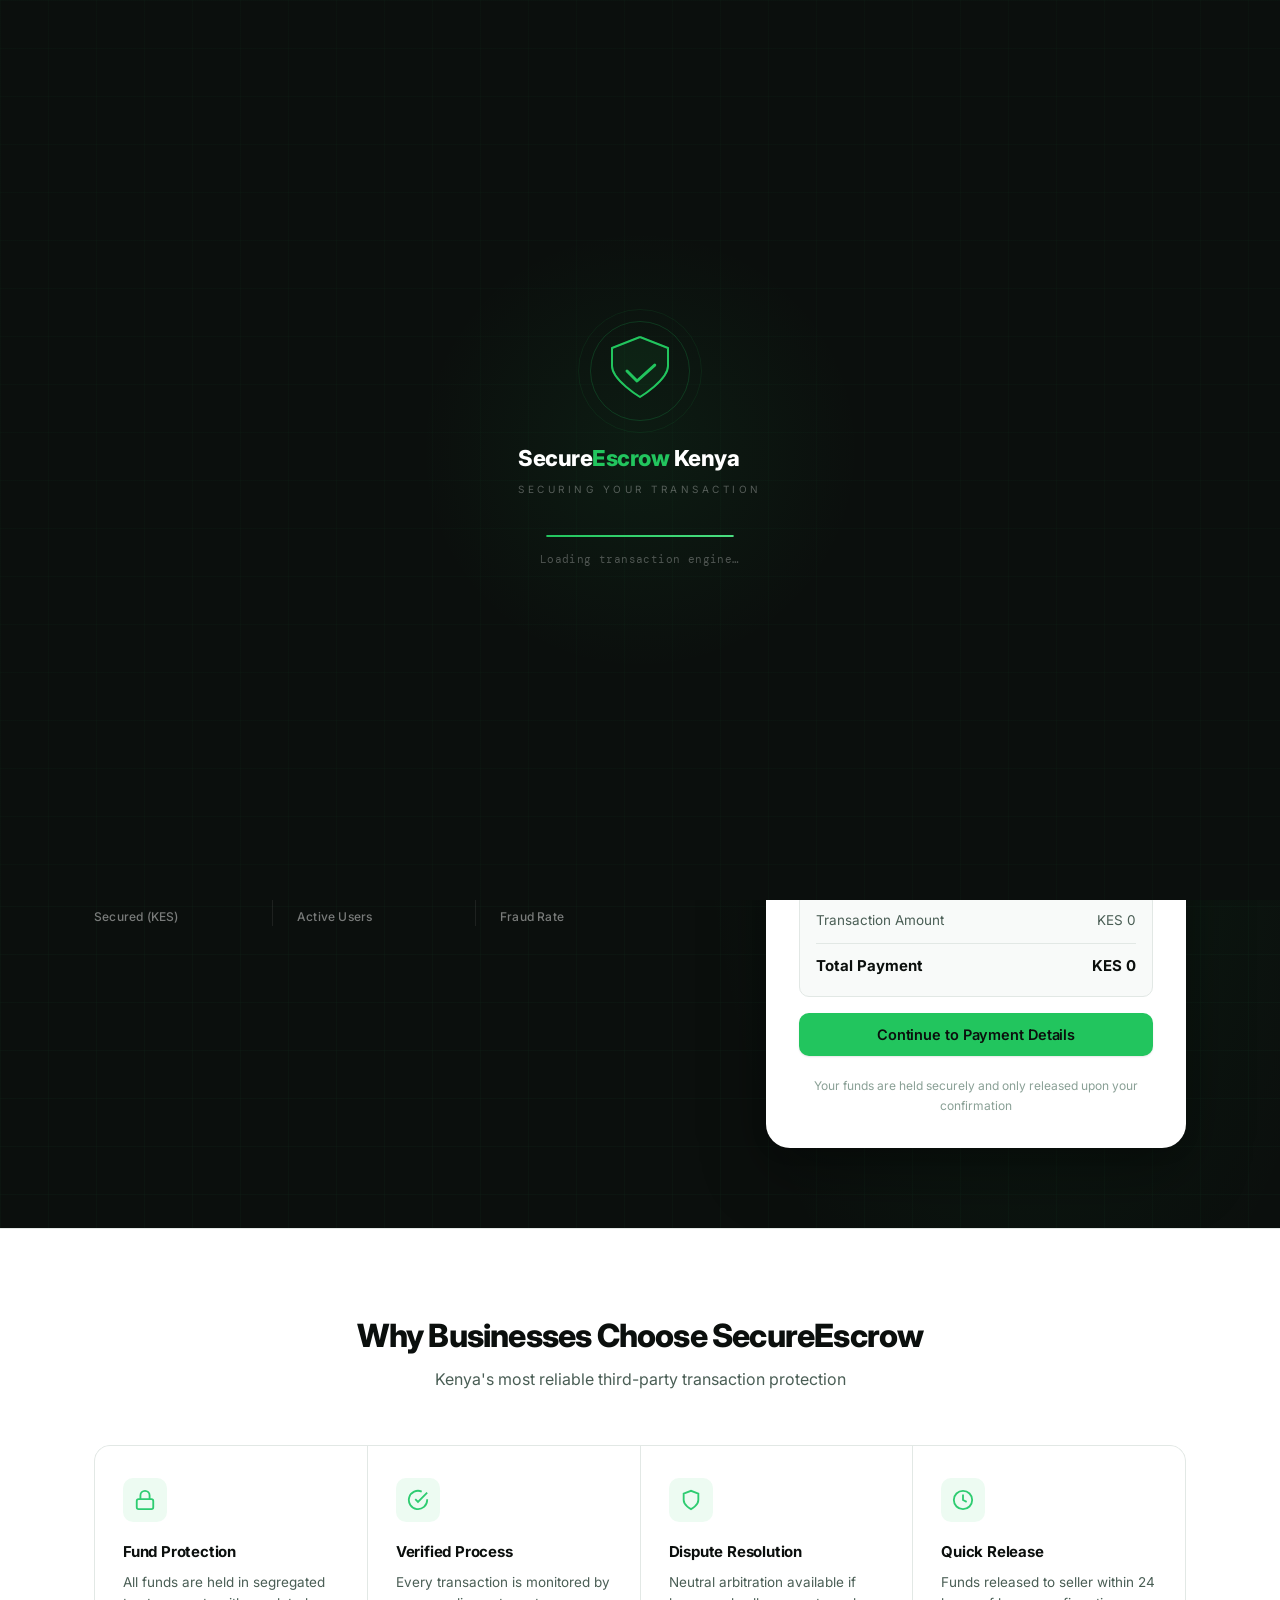
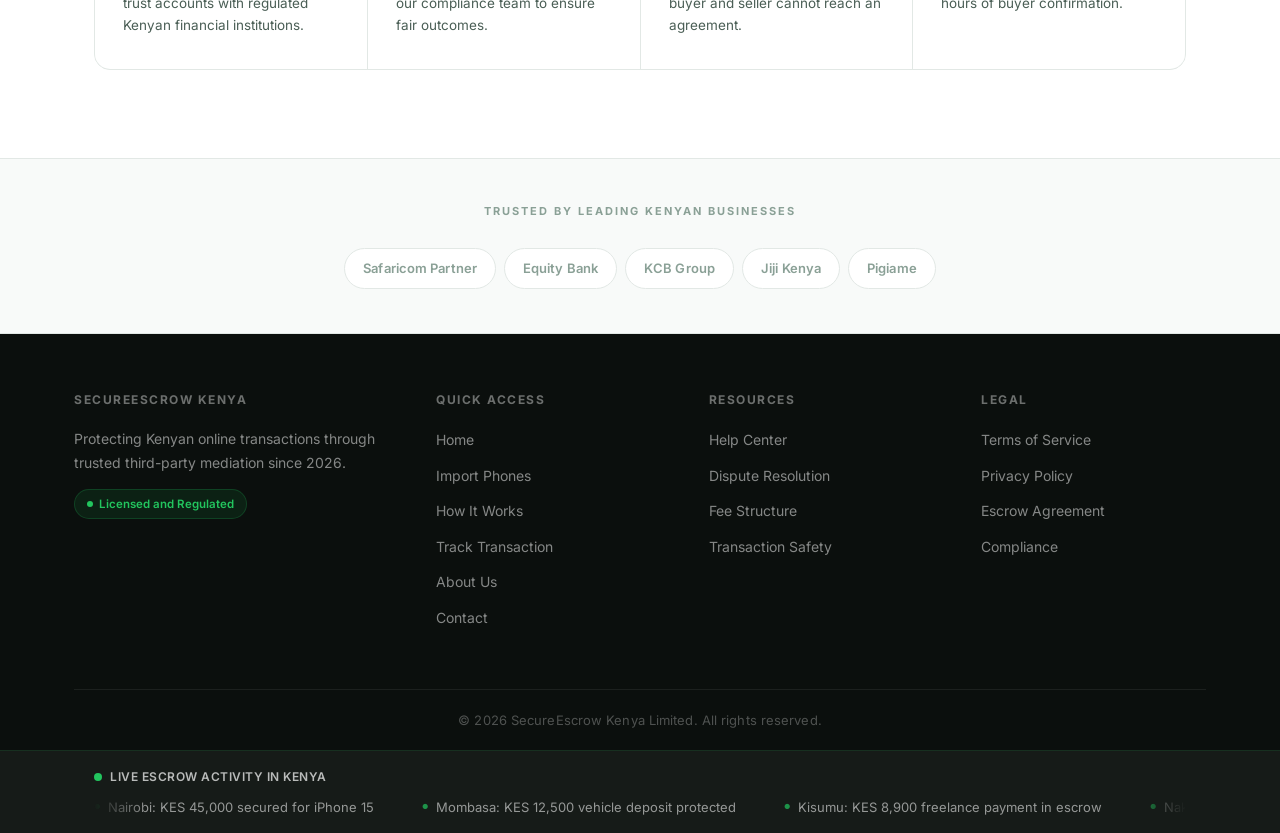
==== commit 66e6ae7b: "Add files via upload" ====
--- a/index.html
+++ b/index.html
@@ -81,12 +81,6 @@
 
     <!-- Application Loader – wave line loader -->
         <div class="page-loader" id="pageLoader">
-        <div class="loader-corner loader-corner-tl"></div>
-        <div class="loader-corner loader-corner-tr"></div>
-        <div class="loader-corner loader-corner-bl"></div>
-        <div class="loader-corner loader-corner-br"></div>
-        <div class="loader-particle"></div>
-        <div class="loader-particle"></div>
         <div class="loader-particle"></div>
         <div class="loader-particle"></div>
         <div class="loader-particle"></div>
@@ -131,6 +125,8 @@
                 <nav class="mobile-sidebar" id="mobileSidebar">
                     <ul class="sidebar-nav">
                         <li class="nav-item"><a href="index.html" class="nav-link">Home</a></li>
+
+<li class="nav-item"><a href="import.html" class="nav-link">Import Phones</a></li>
                         <li class="nav-item"><a href="how.html" class="nav-link">How It Works</a></li>
                         <li class="nav-item"><a href="track.html" class="nav-link">Track Transaction</a></li>
                         <li class="nav-item"><a href="about.html" class="nav-link">About Us</a></li>
@@ -143,6 +139,8 @@
                 <nav class="primary-nav">
                     <ul class="nav-list">
                         <li class="nav-item"><a href="index.html" class="nav-link">Home</a></li>
+
+<li class="nav-item"><a href="import.html" class="nav-link">Import Phones</a></li>
                         <li class="nav-item"><a href="how.html" class="nav-link">How It Works</a></li>
                         <li class="nav-item"><a href="track.html" class="nav-link">Track Transaction</a></li>
                         <li class="nav-item"><a href="about.html" class="nav-link">About Us</a></li>
@@ -448,6 +446,7 @@
                         <h4 class="footer-heading">Quick Access</h4>
                         <ul class="footer-links">
                             <li><a href="index.html">Home</a></li>
+<li><a href="import.html">Import Phones</a></li>
                             <li><a href="how.html">How It Works</a></li>
                             <li><a href="track.html">Track Transaction</a></li>
                             <li><a href="about.html">About Us</a></li>
--- a/style.css
+++ b/style.css
@@ -122,19 +122,6 @@
     50%      { opacity: 1;   transform: translate(-50%,-50%) scale(1.12); }
 }
 
-/* Corner bracket accents */
-.loader-corner {
-    position: absolute;
-    width: 22px; height: 22px;
-    opacity: 0;
-    animation: cornerAppear 0.4s ease-out 0.2s forwards;
-}
-@keyframes cornerAppear { to { opacity: 0.28; } }
-.loader-corner-tl { top: calc(50% - 130px); left: calc(50% - 130px); border-top: 1.5px solid var(--green); border-left: 1.5px solid var(--green); }
-.loader-corner-tr { top: calc(50% - 130px); right: calc(50% - 130px); border-top: 1.5px solid var(--green); border-right: 1.5px solid var(--green); }
-.loader-corner-bl { bottom: calc(50% - 130px); left: calc(50% - 130px); border-bottom: 1.5px solid var(--green); border-left: 1.5px solid var(--green); }
-.loader-corner-br { bottom: calc(50% - 130px); right: calc(50% - 130px); border-bottom: 1.5px solid var(--green); border-right: 1.5px solid var(--green); }
-
 /* Floating particles */
 .loader-particle {
     position: absolute;
@@ -143,11 +130,9 @@
     border-radius: 50%;
     opacity: 0;
 }
-.loader-particle:nth-child(1) { top: calc(50% - 80px); left: calc(50% - 110px); animation: particleFloat 3.2s ease-in-out 1.3s infinite; }
-.loader-particle:nth-child(2) { top: calc(50% - 60px); right: calc(50% - 115px); animation: particleFloat 2.9s ease-in-out 1.6s infinite; }
-.loader-particle:nth-child(3) { top: calc(50% + 50px); left: calc(50% - 95px); animation: particleFloat 3.5s ease-in-out 1.8s infinite; }
-.loader-particle:nth-child(4) { top: calc(50% + 60px); right: calc(50% - 100px); animation: particleFloat 3s ease-in-out 2.1s infinite; }
-.loader-particle:nth-child(5) { top: calc(50% + 90px); left: 50%; animation: particleFloat 2.7s ease-in-out 2.3s infinite; }
+.loader-particle:nth-child(1) { top: calc(50% - 70px); left: calc(50% - 90px); animation: particleFloat 3.2s ease-in-out 1.3s infinite; }
+.loader-particle:nth-child(2) { top: calc(50% - 60px); right: calc(50% - 90px); animation: particleFloat 2.9s ease-in-out 1.9s infinite; }
+.loader-particle:nth-child(3) { top: calc(50% + 70px); left: 50%; animation: particleFloat 2.7s ease-in-out 2.4s infinite; }
 @keyframes particleFloat {
     0%   { opacity: 0; transform: translateY(0) scale(1); }
     25%  { opacity: 0.5; }
@@ -305,6 +290,49 @@
     display: none;
 }
 .wave-bar { display: none; }
+
+/* Loader — mobile fixes (simpler, contained, no overflow/misalignment) */
+@media (max-width: 480px) {
+    .page-loader { height: 100dvh; }
+
+    .page-loader::after { width: 300px; height: 300px; }
+
+    /* Particles were positioned relative to full viewport centre and drifted
+       away from the shrunk content on narrow screens — hide for a cleaner look */
+    .loader-particle { display: none; }
+
+    .loader-content {
+        max-width: 88vw;
+        padding: 0 16px;
+        box-sizing: border-box;
+    }
+
+    .loader-shield {
+        width: 60px;
+        height: 60px;
+        margin-bottom: 22px;
+    }
+    .loader-shield svg { width: 60px; height: 60px; }
+    .loader-shield::before { width: 78px; height: 78px; }
+    .loader-shield::after  { width: 96px; height: 96px; }
+
+    .loader-brand { font-size: 18px; }
+
+    .loader-tagline {
+        font-size: 9px;
+        letter-spacing: 2.5px;
+        margin-bottom: 26px;
+        white-space: nowrap;
+    }
+
+    .loader-progress { width: 140px; }
+
+    .loader-status {
+        font-size: 10px;
+        text-align: center;
+        padding: 0 8px;
+    }
+}
 
 /* ===== HEADER ===== */
 .site-header {
@@ -2191,6 +2219,214 @@
 .error-message   { color: #ef4444; font-size: 12px; margin-top: 4px; }
 .success-message { color: var(--green-dark); font-size: 12px; margin-top: 4px; }
 
+/* ===== PHONE IMPORT SHOP ===== */
+.import-grid {
+    display: grid;
+    grid-template-columns: repeat(auto-fill, minmax(260px, 1fr));
+    gap: 24px;
+    margin-top: 8px;
+}
+
+.import-loading,
+.import-empty {
+    grid-column: 1 / -1;
+    text-align: center;
+    padding: 48px 16px;
+    color: var(--text-secondary, rgba(255,255,255,0.5));
+    font-size: 14px;
+}
+
+.import-card {
+    position: relative;
+    background: var(--ink-2);
+    border: 1px solid rgba(255,255,255,0.06);
+    border-radius: 14px;
+    overflow: hidden;
+    display: flex;
+    flex-direction: column;
+    transition: transform 0.2s ease, border-color 0.2s ease;
+}
+.import-card:hover {
+    transform: translateY(-3px);
+    border-color: var(--green-dim);
+}
+
+.import-badge {
+    position: absolute;
+    top: 12px;
+    left: 12px;
+    z-index: 1;
+    background: var(--green);
+    color: var(--ink);
+    font-size: 11px;
+    font-weight: 700;
+    letter-spacing: 0.3px;
+    padding: 4px 10px;
+    border-radius: 20px;
+}
+
+.import-card-image {
+    width: 100%;
+    aspect-ratio: 4 / 3;
+    background: var(--ink-3);
+    display: flex;
+    align-items: center;
+    justify-content: center;
+    overflow: hidden;
+}
+.import-card-image img {
+    width: 100%;
+    height: 100%;
+    object-fit: cover;
+    display: block;
+}
+.import-card-image--fallback::before {
+    content: '📱';
+    font-size: 40px;
+    opacity: 0.3;
+}
+
+.import-card-body {
+    padding: 18px 18px 20px;
+    display: flex;
+    flex-direction: column;
+    flex: 1;
+}
+
+.import-card-name {
+    font-size: 16px;
+    font-weight: 700;
+    color: #fff;
+    margin: 0 0 4px;
+}
+
+.import-card-condition {
+    font-size: 12px;
+    color: var(--green);
+    margin: 0 0 10px;
+}
+
+.import-card-specs {
+    list-style: none;
+    padding: 0;
+    margin: 0 0 16px;
+    font-size: 12.5px;
+    color: rgba(255,255,255,0.55);
+    display: flex;
+    flex-direction: column;
+    gap: 4px;
+}
+.import-card-specs li { padding-left: 14px; position: relative; }
+.import-card-specs li::before {
+    content: '';
+    position: absolute;
+    left: 0; top: 6px;
+    width: 5px; height: 5px;
+    border-radius: 50%;
+    background: var(--green);
+}
+
+.import-card-footer {
+    display: flex;
+    align-items: baseline;
+    justify-content: space-between;
+    gap: 8px;
+    margin-bottom: 14px;
+}
+.import-card-price {
+    font-size: 19px;
+    font-weight: 800;
+    color: #fff;
+}
+.import-card-eta {
+    font-size: 11px;
+    color: rgba(255,255,255,0.4);
+    text-align: right;
+}
+
+.import-how { background: var(--ink-2); }
+
+/* ===== ORDER MODAL ===== */
+.order-modal-overlay {
+    position: fixed;
+    inset: 0;
+    background: rgba(0,0,0,0.6);
+    display: flex;
+    align-items: center;
+    justify-content: center;
+    padding: 20px;
+    z-index: 10000;
+    opacity: 0;
+    visibility: hidden;
+    transition: opacity 0.25s ease, visibility 0.25s ease;
+}
+.order-modal-overlay.active { opacity: 1; visibility: visible; }
+
+.order-modal {
+    position: relative;
+    background: var(--ink-2);
+    border: 1px solid rgba(255,255,255,0.08);
+    border-radius: 16px;
+    padding: 32px;
+    width: 100%;
+    max-width: 460px;
+    max-height: 90vh;
+    overflow-y: auto;
+    transform: translateY(12px) scale(0.98);
+    transition: transform 0.25s ease;
+}
+.order-modal-overlay.active .order-modal { transform: translateY(0) scale(1); }
+
+.order-modal-close {
+    position: absolute;
+    top: 14px;
+    right: 14px;
+    width: 32px;
+    height: 32px;
+    border: none;
+    background: rgba(255,255,255,0.06);
+    color: rgba(255,255,255,0.6);
+    border-radius: 50%;
+    font-size: 20px;
+    line-height: 1;
+    cursor: pointer;
+    display: flex;
+    align-items: center;
+    justify-content: center;
+}
+.order-modal-close:hover { background: rgba(255,255,255,0.12); color: #fff; }
+
+.order-modal-product {
+    font-size: 13px;
+    color: var(--green);
+    margin: -4px 0 18px;
+    font-weight: 600;
+}
+
+.order-success-icon {
+    width: 56px;
+    height: 56px;
+    border-radius: 50%;
+    background: var(--green-dim);
+    color: var(--green);
+    font-size: 28px;
+    display: flex;
+    align-items: center;
+    justify-content: center;
+    margin: 0 auto 18px;
+}
+.order-success-text {
+    font-size: 14px;
+    color: rgba(255,255,255,0.65);
+    text-align: center;
+    margin: 0 0 14px;
+}
+
+@media (max-width: 480px) {
+    .import-grid { grid-template-columns: 1fr; }
+    .order-modal { padding: 24px 20px; }
+}
+
 /* ===== RESPONSIVE ===== */
 
 /* Large desktop */
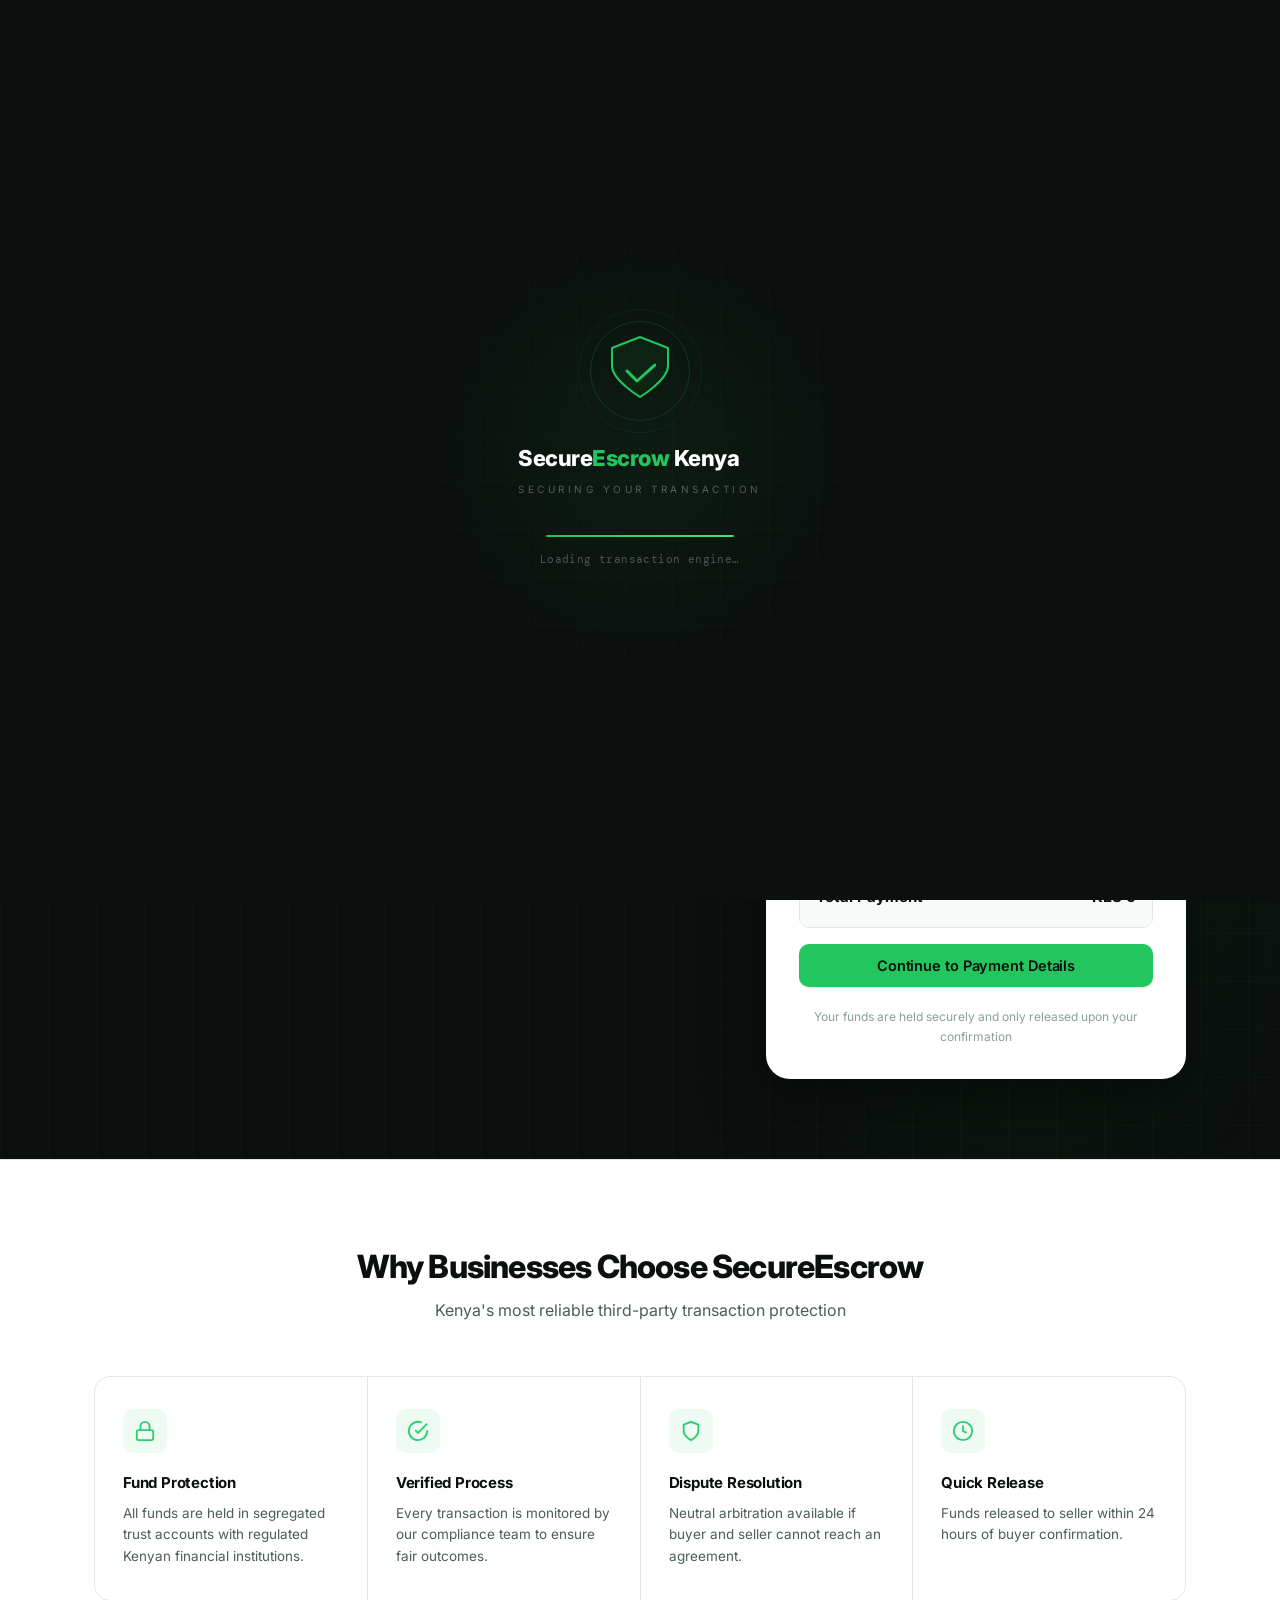
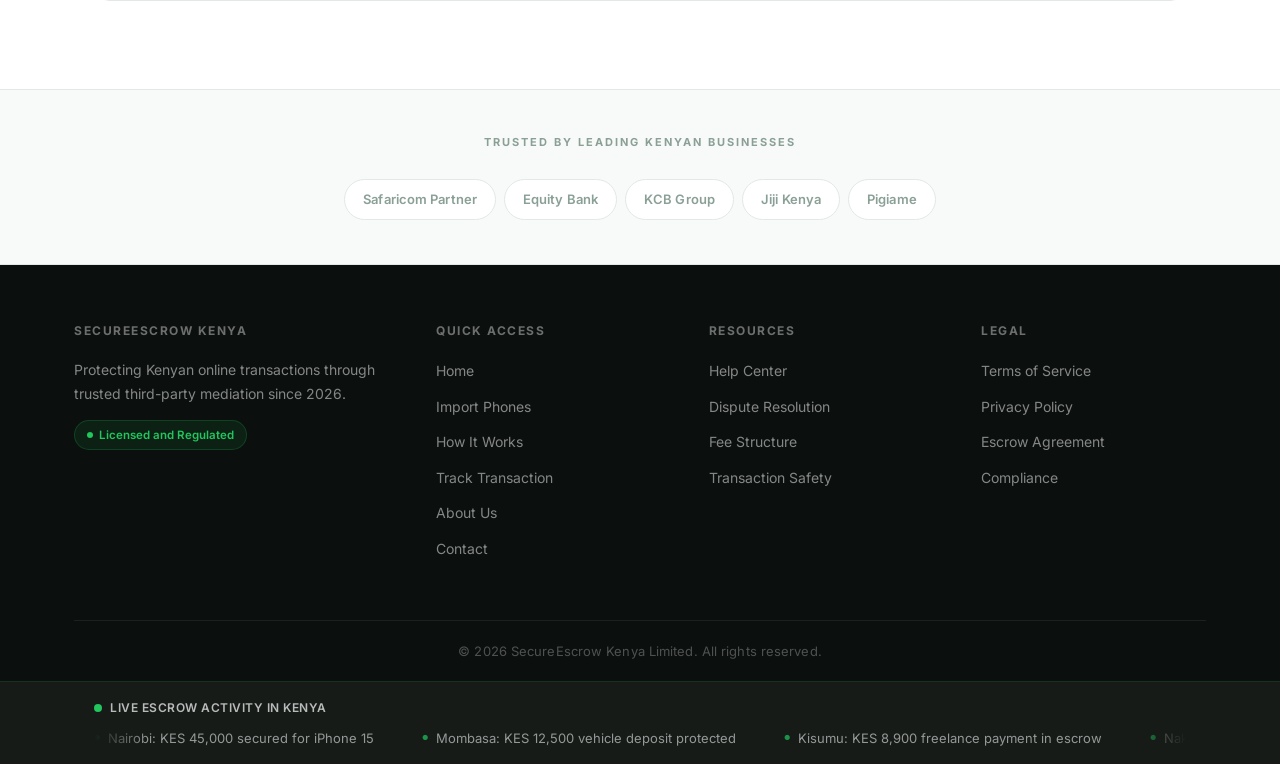
==== commit a554febf: "Add files via upload" ====
--- a/index.html
+++ b/index.html
@@ -74,7 +74,7 @@
         }
     </script>
 
-    <link rel="stylesheet" href="style.css">
+    <link rel="stylesheet" href="style.css?v=4">
 </head>
 
 <body>
@@ -152,58 +152,6 @@
             </div>
         </header>
 
-        <!-- Trust Indicators -->
-        <div class="trust-strip">
-            <div class="container">
-                <div class="trust-strip-inner">
-                    <div class="trust-metric">
-                        <div class="metric-icon">
-                            <svg width="20" height="20" viewBox="0 0 24 24" fill="none" stroke="currentColor"
-                                stroke-width="2">
-                                <rect x="3" y="11" width="18" height="11" rx="2" ry="2"></rect>
-                                <path d="M7 11V7a5 5 0 0 1 10 0v4"></path>
-                            </svg>
-                        </div>
-                        <div class="metric-text">
-                            <span class="metric-main">Funds Held in Trust</span>
-                            <span class="metric-sub">Integrated with M-PESA</span>
-                        </div>
-                    </div>
-
-                    <div class="trust-divider"></div>
-
-                    <div class="trust-metric">
-                        <div class="metric-icon">
-                            <svg width="20" height="20" viewBox="0 0 24 24" fill="none" stroke="currentColor"
-                                stroke-width="2">
-                                <path d="M12 22s8-4 8-10V5l-8-3-8 3v7c0 6 8 10 8 10z"></path>
-                            </svg>
-                        </div>
-                        <div class="metric-text">
-                            <span class="metric-main">Buyer and Seller Protection</span>
-                            <span class="metric-sub">Dispute Resolution Included</span>
-                        </div>
-                    </div>
-
-                    <div class="trust-divider"></div>
-
-                    <div class="trust-metric">
-                        <div class="metric-icon">
-                            <svg width="20" height="20" viewBox="0 0 24 24" fill="none" stroke="currentColor"
-                                stroke-width="2">
-                                <circle cx="12" cy="12" r="10"></circle>
-                                <polyline points="12 6 12 12 16 14"></polyline>
-                            </svg>
-                        </div>
-                        <div class="metric-text">
-                            <span class="metric-main">Release Instant After Delivery Confirmation</span>
-                            <span class="metric-sub">Fast & Automated Payouts</span>
-                        </div>
-                    </div>
-                </div>
-            </div>
-        </div>
-
         <!-- Main Content -->
         <main class="page-content">
 
--- a/style.css
+++ b/style.css
@@ -83,7 +83,10 @@
 /* ===== PAGE LOADER ===== */
 .page-loader {
     position: fixed;
-    inset: 0;
+    top: 0;
+    right: 0;
+    bottom: 0;
+    left: 0;
     background: var(--ink);
     z-index: 9999;
     display: flex;
@@ -98,7 +101,10 @@
 .page-loader::before {
     content: '';
     position: absolute;
-    inset: 0;
+    top: 0;
+    right: 0;
+    bottom: 0;
+    left: 0;
     background-image:
         linear-gradient(rgba(34,197,94,0.025) 1px, transparent 1px),
         linear-gradient(90deg, rgba(34,197,94,0.025) 1px, transparent 1px);
@@ -293,7 +299,7 @@
 
 /* Loader — mobile fixes (simpler, contained, no overflow/misalignment) */
 @media (max-width: 480px) {
-    .page-loader { height: 100dvh; }
+    .page-loader { height: 100vh; height: 100dvh; }
 
     .page-loader::after { width: 300px; height: 300px; }
 
@@ -443,7 +449,7 @@
 
 /* Sidebar overlay */
 .sidebar-overlay {
-    position: fixed; inset: 0;
+    position: fixed; top: 0; right: 0; bottom: 0; left: 0;
     background: rgba(0,0,0,0.55);
     backdrop-filter: blur(3px);
     z-index: 998;
@@ -578,7 +584,10 @@
 .hero-section::before {
     content: '';
     position: absolute;
-    inset: 0;
+    top: 0;
+    right: 0;
+    bottom: 0;
+    left: 0;
     background-image:
         linear-gradient(rgba(34,197,94,0.035) 1px, transparent 1px),
         linear-gradient(90deg, rgba(34,197,94,0.035) 1px, transparent 1px);
@@ -1219,7 +1228,10 @@
 .stat-card::before {
     content: '';
     position: absolute;
-    inset: 0;
+    top: 0;
+    right: 0;
+    bottom: 0;
+    left: 0;
     background: radial-gradient(circle at 50% 0%, rgba(34,197,94,0.08), transparent 65%);
     pointer-events: none;
 }
@@ -1542,7 +1554,7 @@
 
 /* ===== MODAL ===== */
 .modal-overlay {
-    position: fixed; inset: 0;
+    position: fixed; top: 0; right: 0; bottom: 0; left: 0;
     background: rgba(0,0,0,0.6);
     backdrop-filter: blur(4px);
     display: flex;
@@ -1584,7 +1596,7 @@
 
 /* ===== PAYMENT POPUP ===== */
 .payment-popup-overlay {
-    position: fixed; inset: 0;
+    position: fixed; top: 0; right: 0; bottom: 0; left: 0;
     background: rgba(0,0,0,0.5);
     backdrop-filter: blur(4px);
     z-index: 10000;
@@ -1896,7 +1908,7 @@
 
 /* OTP POPUP */
 .otp-popup-overlay, .auth-popup-overlay, .sms-preview-overlay {
-    position: fixed; inset: 0;
+    position: fixed; top: 0; right: 0; bottom: 0; left: 0;
     background: rgba(0,0,0,0.6);
     backdrop-filter: blur(4px);
     z-index: 10002;
@@ -2349,7 +2361,10 @@
 /* ===== ORDER MODAL ===== */
 .order-modal-overlay {
     position: fixed;
-    inset: 0;
+    top: 0;
+    right: 0;
+    bottom: 0;
+    left: 0;
     background: rgba(0,0,0,0.6);
     display: flex;
     align-items: center;
@@ -2426,6 +2441,162 @@
     .import-grid { grid-template-columns: 1fr; }
     .order-modal { padding: 24px 20px; }
 }
+
+/* ===== CATALOG ADMIN ===== */
+.admin-wrapper {
+    min-height: 100vh;
+    padding: 24px 16px 60px;
+    max-width: 480px;
+    margin: 0 auto;
+}
+
+.admin-gate {
+    min-height: 80vh;
+    display: flex;
+    align-items: center;
+    justify-content: center;
+}
+.admin-gate-box {
+    width: 100%;
+    background: var(--ink-2);
+    border: 1px solid rgba(255,255,255,0.08);
+    border-radius: 16px;
+    padding: 32px 24px;
+    text-align: center;
+}
+.admin-gate-title { font-size: 20px; font-weight: 800; color: #fff; margin: 0 0 6px; }
+.admin-gate-subtitle { font-size: 13px; color: rgba(255,255,255,0.5); margin: 0 0 20px; }
+.admin-gate-error { font-size: 12.5px; color: #ef4444; margin-top: 10px; min-height: 16px; }
+
+.admin-header {
+    display: flex;
+    align-items: center;
+    justify-content: space-between;
+    margin-bottom: 18px;
+}
+.admin-header-title { font-size: 20px; font-weight: 800; color: #fff; margin: 0; }
+.admin-logout-btn {
+    background: none;
+    border: 1px solid rgba(255,255,255,0.15);
+    color: rgba(255,255,255,0.6);
+    font-size: 12px;
+    padding: 6px 12px;
+    border-radius: 8px;
+    cursor: pointer;
+}
+
+#adminAddBtn { margin-bottom: 20px; }
+
+.admin-product-list { display: flex; flex-direction: column; gap: 10px; }
+
+.admin-row {
+    display: flex;
+    align-items: center;
+    gap: 12px;
+    background: var(--ink-2);
+    border: 1px solid rgba(255,255,255,0.06);
+    border-radius: 12px;
+    padding: 10px;
+}
+.admin-row-thumb {
+    width: 52px; height: 52px;
+    border-radius: 8px;
+    object-fit: cover;
+    background: var(--ink-3);
+    flex-shrink: 0;
+}
+.admin-row-thumb--empty {
+    display: flex;
+    align-items: center;
+    justify-content: center;
+    font-size: 20px;
+    opacity: 0.4;
+}
+.admin-row-info { flex: 1; min-width: 0; }
+.admin-row-name {
+    font-size: 13.5px;
+    font-weight: 600;
+    color: #fff;
+    white-space: nowrap;
+    overflow: hidden;
+    text-overflow: ellipsis;
+}
+.admin-row-hidden {
+    font-size: 10px;
+    color: #f59e0b;
+    border: 1px solid #f59e0b;
+    border-radius: 10px;
+    padding: 1px 6px;
+    margin-left: 4px;
+}
+.admin-row-price { font-size: 12.5px; color: var(--green); margin-top: 2px; }
+.admin-row-actions { display: flex; flex-direction: column; gap: 6px; }
+.admin-row-actions button {
+    font-size: 11.5px;
+    padding: 5px 10px;
+    border-radius: 6px;
+    border: 1px solid rgba(255,255,255,0.15);
+    background: none;
+    color: rgba(255,255,255,0.7);
+    cursor: pointer;
+}
+.admin-edit-btn:hover { border-color: var(--green); color: var(--green); }
+.admin-delete-btn:hover { border-color: #ef4444; color: #ef4444; }
+
+.admin-form-overlay {
+    position: fixed;
+    top: 0;
+    right: 0;
+    bottom: 0;
+    left: 0;
+    background: rgba(0,0,0,0.6);
+    display: flex;
+    align-items: flex-end;
+    justify-content: center;
+    z-index: 10000;
+    opacity: 0;
+    visibility: hidden;
+    transition: opacity 0.2s ease, visibility 0.2s ease;
+}
+.admin-form-overlay.active { opacity: 1; visibility: visible; }
+.admin-form-panel {
+    position: relative;
+    background: var(--ink-2);
+    border: 1px solid rgba(255,255,255,0.08);
+    border-radius: 16px 16px 0 0;
+    padding: 28px 20px 32px;
+    width: 100%;
+    max-width: 480px;
+    max-height: 92vh;
+    overflow-y: auto;
+}
+
+.admin-photo-picker { text-align: center; }
+.admin-photo-preview {
+    width: 100%;
+    max-width: 220px;
+    aspect-ratio: 4/3;
+    object-fit: cover;
+    border-radius: 10px;
+    margin: 0 auto 10px;
+    display: block;
+}
+.admin-photo-label {
+    display: block;
+    padding: 16px;
+    border: 1.5px dashed rgba(255,255,255,0.2);
+    border-radius: 10px;
+    color: rgba(255,255,255,0.5);
+    font-size: 13px;
+    cursor: pointer;
+}
+.admin-photo-label:hover { border-color: var(--green); color: var(--green); }
+
+.admin-active-row { display: flex; align-items: center; justify-content: space-between; }
+.admin-active-row .form-label { margin: 0; }
+.admin-active-row input[type="checkbox"] { width: 20px; height: 20px; accent-color: var(--green); }
+
+.admin-form-status { font-size: 12.5px; color: #ef4444; text-align: center; margin-top: 10px; min-height: 16px; }
 
 /* ===== RESPONSIVE ===== */
 
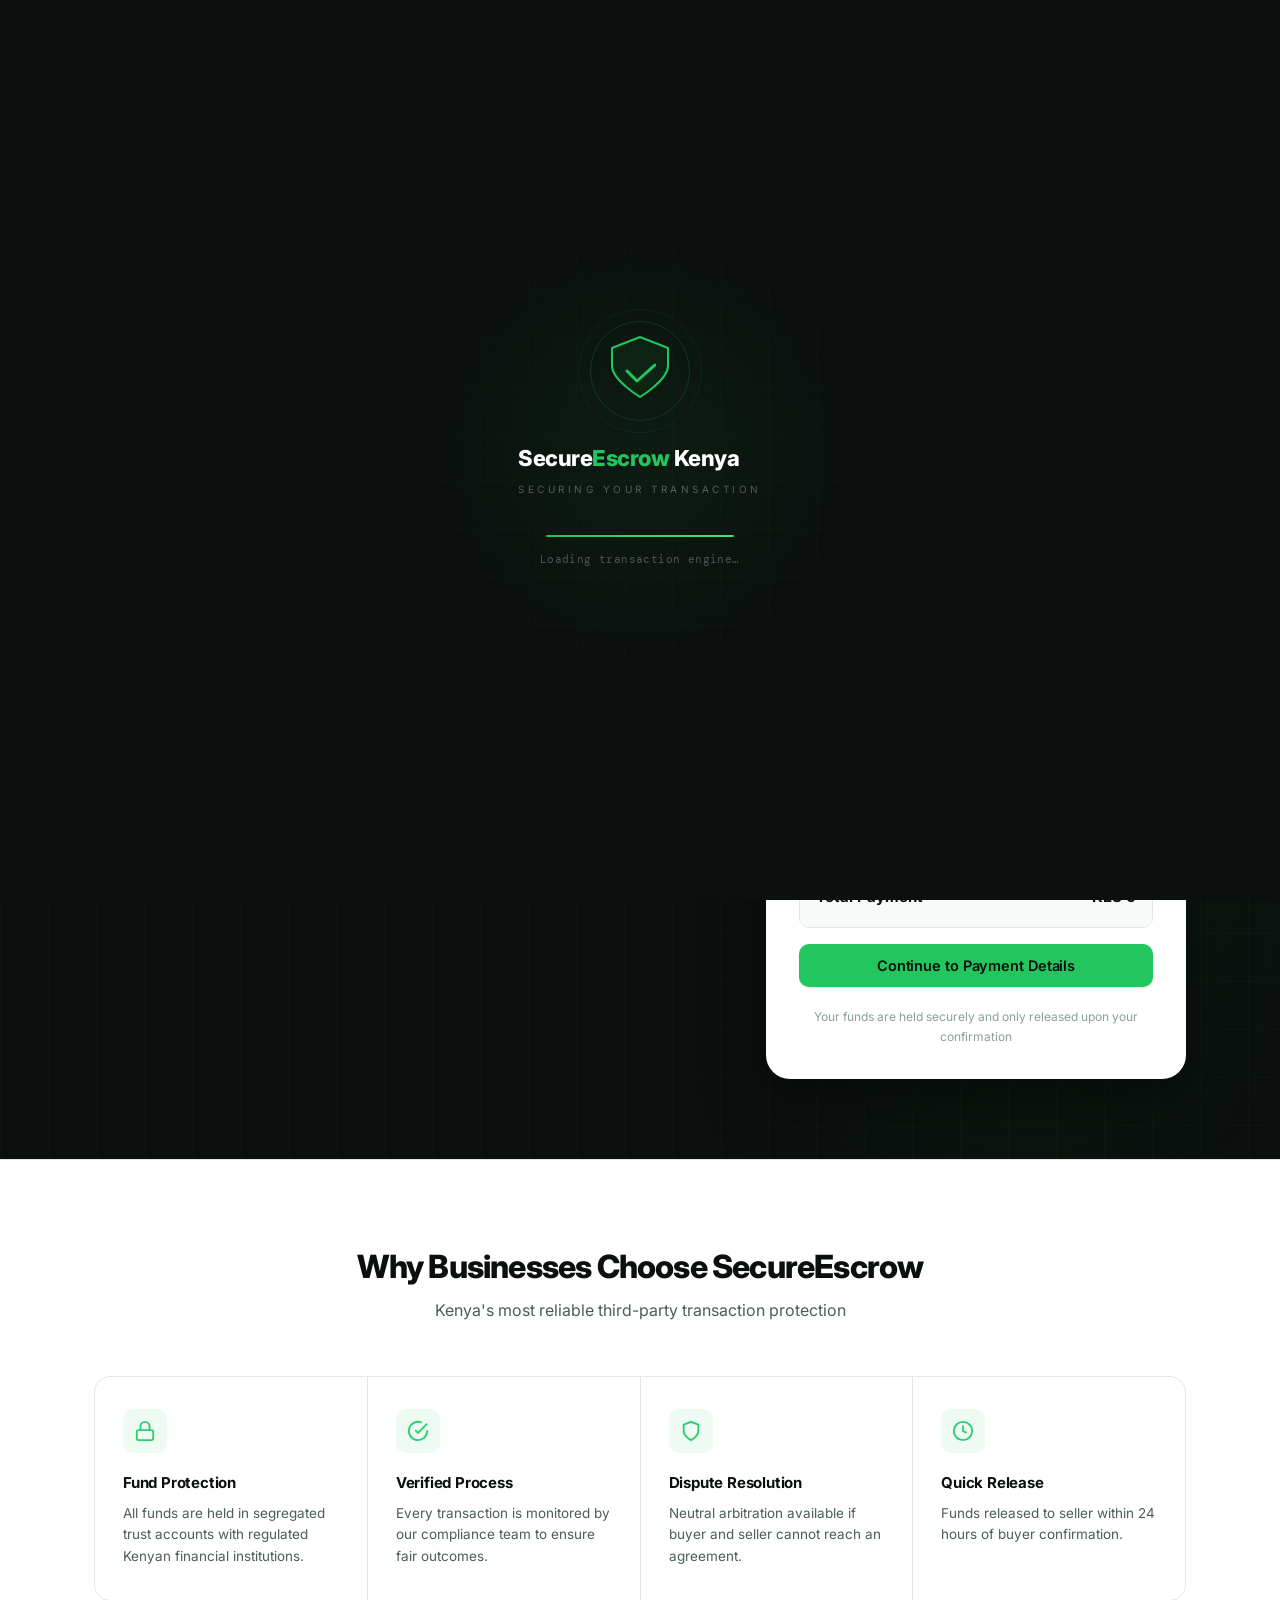
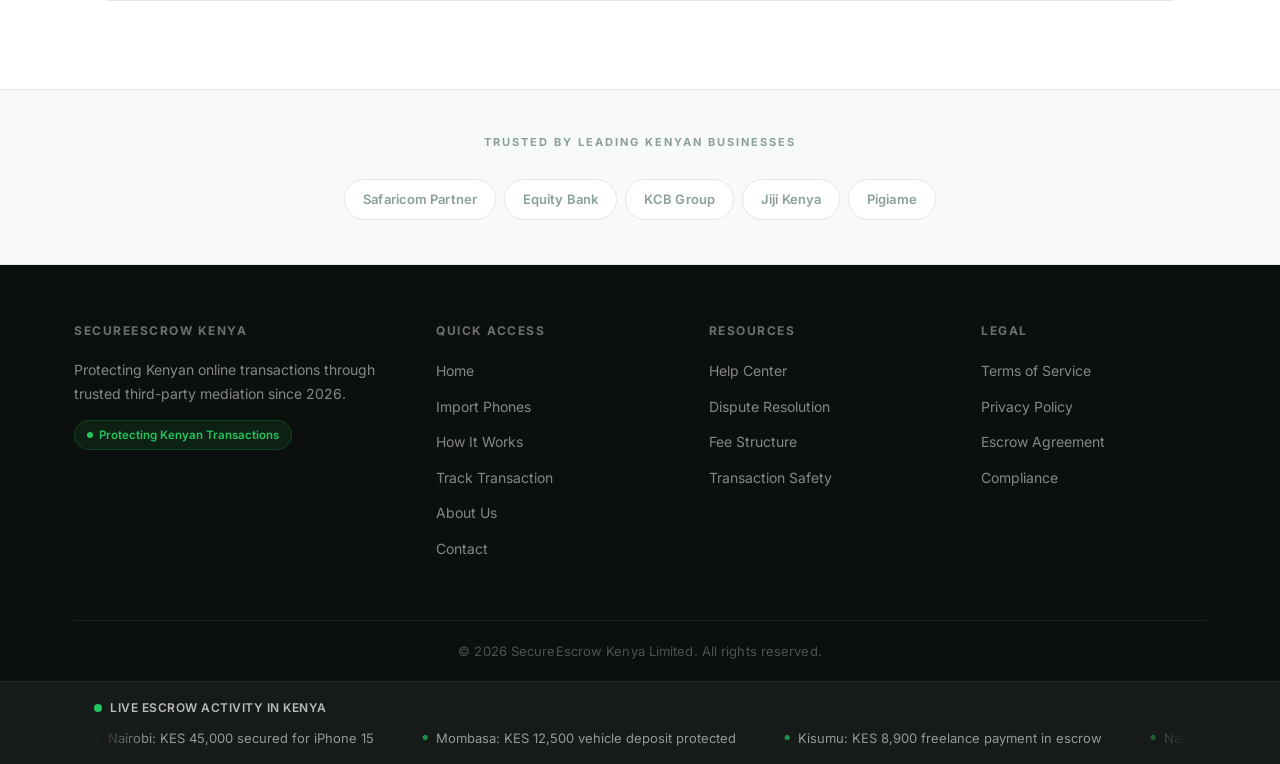
==== commit fe0bcbc7: "Add files via upload" ====
--- a/index.html
+++ b/index.html
@@ -44,7 +44,11 @@
     <meta name="twitter:image" content="https://securescrowkenya.com/images/og-image.jpg">
 
     <!-- Favicon -->
-    <link rel="icon" href="favicon.ico" type="image/x-icon">
+    <link rel="icon" href="favicon.ico" sizes="any">
+    <link rel="icon" href="favicon-files/favicon-32x32.png" type="image/png" sizes="32x32">
+    <link rel="icon" href="favicon-files/favicon-16x16.png" type="image/png" sizes="16x16">
+    <link rel="apple-touch-icon" href="favicon-files/apple-touch-icon.png">
+    <link rel="manifest" href="site.webmanifest">
 
     <!-- Structured Data (JSON‑LD) -->
     <script type="application/ld+json">
@@ -74,8 +78,9 @@
         }
     </script>
 
-    <link rel="stylesheet" href="style.css?v=4">
-</head>
+    <link rel="stylesheet" href="style.css?v=6">
+
+
 
 <body>
 
@@ -95,10 +100,10 @@
             </div>
             <div class="loader-text">
                 <span class="loader-brand">Secure<span>Escrow</span> Kenya</span>
-                <span class="loader-tagline">Securing Your Transaction</span>
+                <span class="loader-tagline" data-i18n="common.loader.tagline">Securing Your Transaction</span>
             </div>
             <div class="loader-progress"><div class="loader-progress-fill"></div></div>
-            <span class="loader-status" id="loaderStatus">Initializing secure environment…</span>
+            <span class="loader-status" id="loaderStatus" data-i18n="common.loader.initializing">Initializing secure environment…</span>
         </div>
     </div>
 
@@ -124,29 +129,27 @@
 
                 <nav class="mobile-sidebar" id="mobileSidebar">
                     <ul class="sidebar-nav">
-                        <li class="nav-item"><a href="index.html" class="nav-link">Home</a></li>
-
-<li class="nav-item"><a href="import.html" class="nav-link">Import Phones</a></li>
-                        <li class="nav-item"><a href="how.html" class="nav-link">How It Works</a></li>
-                        <li class="nav-item"><a href="track.html" class="nav-link">Track Transaction</a></li>
-                        <li class="nav-item"><a href="about.html" class="nav-link">About Us</a></li>
-                        <li class="nav-item"><a href="contact.html" class="nav-link">Contact</a></li>
-                        <li class="nav-item nav-item-cta"><a href="index.html#start-escrow" class="nav-button">Start
-                                Transaction</a></li>
+                        <li class="nav-item"><a href="index.html" class="nav-link" data-i18n="common.nav.home">Home</a></li>
+
+<li class="nav-item"><a href="import.html" class="nav-link" data-i18n="common.nav.import">Import Phones</a></li>
+                        <li class="nav-item"><a href="how.html" class="nav-link" data-i18n="common.nav.how">How It Works</a></li>
+                        <li class="nav-item"><a href="track.html" class="nav-link" data-i18n="common.nav.track">Track Transaction</a></li>
+                        <li class="nav-item"><a href="about.html" class="nav-link" data-i18n="common.nav.about">About Us</a></li>
+                        <li class="nav-item"><a href="contact.html" class="nav-link" data-i18n="common.nav.contact">Contact</a></li>
+                        <li class="nav-item nav-item-cta"><a href="index.html#start-escrow" class="nav-button" data-i18n="common.nav.startTransaction">Start Transaction</a></li>
                     </ul>
                 </nav>
 
                 <nav class="primary-nav">
                     <ul class="nav-list">
-                        <li class="nav-item"><a href="index.html" class="nav-link">Home</a></li>
-
-<li class="nav-item"><a href="import.html" class="nav-link">Import Phones</a></li>
-                        <li class="nav-item"><a href="how.html" class="nav-link">How It Works</a></li>
-                        <li class="nav-item"><a href="track.html" class="nav-link">Track Transaction</a></li>
-                        <li class="nav-item"><a href="about.html" class="nav-link">About Us</a></li>
-                        <li class="nav-item"><a href="contact.html" class="nav-link">Contact</a></li>
-                        <li class="nav-item nav-item-cta"><a href="index.html#start-escrow" class="nav-button">Start
-                                Transaction</a></li>
+                        <li class="nav-item"><a href="index.html" class="nav-link" data-i18n="common.nav.home">Home</a></li>
+
+<li class="nav-item"><a href="import.html" class="nav-link" data-i18n="common.nav.import">Import Phones</a></li>
+                        <li class="nav-item"><a href="how.html" class="nav-link" data-i18n="common.nav.how">How It Works</a></li>
+                        <li class="nav-item"><a href="track.html" class="nav-link" data-i18n="common.nav.track">Track Transaction</a></li>
+                        <li class="nav-item"><a href="about.html" class="nav-link" data-i18n="common.nav.about">About Us</a></li>
+                        <li class="nav-item"><a href="contact.html" class="nav-link" data-i18n="common.nav.contact">Contact</a></li>
+                        <li class="nav-item nav-item-cta"><a href="index.html#start-escrow" class="nav-button" data-i18n="common.nav.startTransaction">Start Transaction</a></li>
                     </ul>
                 </nav>
             </div>
@@ -161,18 +164,18 @@
                     <div class="hero-grid">
                         <div class="hero-content">
                             <h1 class="hero-title">
-                                Secure Your Online Transactions
-                                <span class="hero-highlight">in Kenya</span>
+                                <span data-i18n="home.hero.titleLine1">Secure Your Online Transactions</span>
+                                <span class="hero-highlight" data-i18n="home.hero.titleHighlight">in Kenya</span>
                             </h1>
-                            <p class="hero-description">
+                            <p class="hero-description" data-i18n="home.hero.description">
                                 Protect your funds when buying or selling online. Money is held safely
                                 in escrow until you confirm delivery and satisfaction.
                             </p>
                             <div class="hero-actions">
-                                <a href="#start-escrow" class="btn btn-primary btn-large">
+                                <a href="#start-escrow" class="btn btn-primary btn-large" data-i18n="home.hero.ctaPrimary">
                                     Begin Escrow Transaction
                                 </a>
-                                <a href="how.html" class="btn btn-outline btn-large">
+                                <a href="how.html" class="btn btn-outline btn-large" data-i18n="home.hero.ctaSecondary">
                                     Learn How It Works
                                 </a>
                             </div>
@@ -180,112 +183,112 @@
                             <div class="hero-metrics">
                                 <div class="metric-item">
                                     <span class="metric-value"><span class="counter" data-target="50">0</span>M+</span>
-                                    <span class="metric-label">Secured (KES)</span>
+                                    <span class="metric-label" data-i18n="home.hero.metricSecured">Secured (KES)</span>
                                 </div>
                                 <div class="metric-item">
                                     <span class="metric-value"><span class="counter" data-target="15">0</span>K+</span>
-                                    <span class="metric-label">Active Users</span>
+                                    <span class="metric-label" data-i18n="home.hero.metricUsers">Active Users</span>
                                 </div>
                                 <div class="metric-item">
                                     <span class="metric-value"><span class="counter" data-target="0">0</span>%</span>
-                                    <span class="metric-label">Fraud Rate</span>
+                                    <span class="metric-label" data-i18n="home.hero.metricFraud">Fraud Rate</span>
                                 </div>
                             </div>
                         </div>
 
                         <div class="hero-form-wrapper" id="start-escrow">
                             <div class="escrow-form-card">
-                                <h2 class="form-title">Initiate Escrow Agreement</h2>
+                                <h2 class="form-title" data-i18n="home.form.title">Initiate Escrow Agreement</h2>
                                 <form class="escrow-form" id="escrowForm">
                                     <div class="form-field">
-                                        <label for="transactionType" class="form-label">Transaction Category</label>
+                                        <label for="transactionType" class="form-label" data-i18n="home.form.categoryLabel">Transaction Category</label>
                                         <select id="transactionType" name="transactionType" class="form-select">
-                                            <option value="">Select category</option>
-                                            <option value="product">Physical Product</option>
-                                            <option value="digital">Digital Product</option>
-                                            <option value="service">Professional Service</option>
-                                            <option value="vehicle">Vehicle Purchase</option>
+                                            <option value="" data-i18n="home.form.categorySelect">Select category</option>
+                                            <option value="product" data-i18n="home.form.categoryProduct">Physical Product</option>
+                                            <option value="digital" data-i18n="home.form.categoryDigital">Digital Product</option>
+                                            <option value="service" data-i18n="home.form.categoryService">Professional Service</option>
+                                            <option value="vehicle" data-i18n="home.form.categoryVehicle">Vehicle Purchase</option>
                                         </select>
                                     </div>
 
                                     <div class="form-field">
-                                        <label for="itemName" class="form-label">Item or Service Description</label>
+                                        <label for="itemName" class="form-label" data-i18n="home.form.itemLabel">Item or Service Description</label>
                                         <input type="text" id="itemName" name="itemName" class="form-input"
-                                            placeholder="e.g. Samsung Galaxy S24 Ultra">
-                                    </div>
-
-                                    <div class="form-field">
-                                        <label for="itemDetails" class="form-label">Additional Details</label>
+                                            data-i18n-placeholder="home.form.itemPlaceholder" placeholder="e.g. Samsung Galaxy S24 Ultra">
+                                    </div>
+
+                                    <div class="form-field">
+                                        <label for="itemDetails" class="form-label" data-i18n="home.form.detailsLabel">Additional Details</label>
                                         <textarea id="itemDetails" name="itemDetails" class="form-textarea"
-                                            placeholder="Include specific conditions, model numbers, or deliverables"
+                                            data-i18n-placeholder="home.form.detailsPlaceholder" placeholder="Include specific conditions, model numbers, or deliverables"
                                             rows="2"></textarea>
                                     </div>
 
                                     <div class="form-row">
                                         <div class="form-field">
-                                            <label for="amount" class="form-label">Amount (KES)</label>
+                                            <label for="amount" class="form-label" data-i18n="home.form.amountLabel">Amount (KES)</label>
                                             <input type="number" id="amount" name="amount" class="form-input"
-                                                placeholder="Enter amount" min="100" step="100">
+                                                data-i18n-placeholder="home.form.amountPlaceholder" placeholder="Enter amount" min="100" step="100">
                                         </div>
 
                                         <div class="form-field">
-                                            <label for="buyerContact" class="form-label">Your Contact</label>
+                                            <label for="buyerContact" class="form-label" data-i18n="home.form.buyerContactLabel">Your Contact</label>
                                             <input type="tel" id="buyerContact" name="buyerContact" class="form-input"
-                                                placeholder="Your M-PESA number">
+                                                data-i18n-placeholder="home.form.buyerContactPlaceholder" placeholder="Your M-PESA number">
                                         </div>
                                     </div>
 
                                     <div class="form-field">
-                                        <label for="sellerContact" class="form-label">Seller Contact</label>
+                                        <label for="sellerContact" class="form-label" data-i18n="home.form.sellerContactLabel">Seller Contact</label>
                                         <input type="tel" id="sellerContact" name="sellerContact" class="form-input"
-                                            placeholder="Seller's phone number">
+                                            data-i18n-placeholder="home.form.sellerContactPlaceholder" placeholder="Seller's phone number">
                                     </div>
 
                                     <!-- Payout Method Section -->
                                     <div class="form-field">
-                                        <label for="payoutType" class="form-label">Seller Payout Method</label>
+                                        <label for="payoutType" class="form-label" data-i18n="home.form.payoutTypeLabel">Seller Payout Method</label>
                                         <select id="payoutType" name="payoutType" class="form-select">
-                                            <option value="MPESA">M-PESA (Phone Number)</option>
-                                            <option value="TILL">Till Number</option>
-                                            <option value="PAYBILL">Paybill Number</option>
+                                            <option value="MPESA" data-i18n="home.form.payoutMpesa">M-PESA (Phone Number)</option>
+                                            <option value="TILL" data-i18n="home.form.payoutTill">Till Number</option>
+                                            <option value="PAYBILL" data-i18n="home.form.payoutPaybill">Paybill Number</option>
                                         </select>
                                     </div>
 
                                     <div class="form-field" id="payoutNumberField" style="display: none;">
-                                        <label for="payoutNumber" class="form-label">Till / Paybill Number</label>
+                                        <label for="payoutNumber" class="form-label" data-i18n="home.form.payoutNumberLabel">Till / Paybill Number</label>
                                         <input type="text" id="payoutNumber" name="payoutNumber" class="form-input"
-                                            placeholder="Enter Till or Paybill number">
+                                            data-i18n-placeholder="home.form.payoutNumberPlaceholder" placeholder="Enter Till or Paybill number">
                                     </div>
 
                                     <div class="form-field" id="payoutAccountField" style="display: none;">
-                                        <label for="payoutAccount" class="form-label">Account Number (for
+                                        <label for="payoutAccount" class="form-label" data-i18n="home.form.payoutAccountLabel">Account Number (for
                                             Paybill)</label>
                                         <input type="text" id="payoutAccount" name="payoutAccount" class="form-input"
-                                            placeholder="Enter account number">
-                                    </div>
-
-                                    <div class="form-field">
-                                        <label for="deliveryDeadline" class="form-label">Delivery Deadline</label>
+                                            data-i18n-placeholder="home.form.payoutAccountPlaceholder" placeholder="Enter account number">
+                                    </div>
+
+                                    <div class="form-field">
+                                        <label for="deliveryDeadline" class="form-label" data-i18n="home.form.deadlineLabel">Delivery Deadline</label>
                                         <input type="datetime-local" id="deliveryDeadline" name="deliveryDeadline"
                                             class="form-input">
                                     </div>
 
                                     <div class="fee-display">
                                         <div class="fee-row">
-                                            <span>Transaction Amount</span>
+                                            <span data-i18n="home.form.transactionAmount">Transaction Amount</span>
                                             <span id="displayAmount">KES 0</span>
                                         </div>
                                         <div class="fee-row fee-total">
-                                            <span>Total Payment</span>
+                                            <span data-i18n="home.form.totalPayment">Total Payment</span>
                                             <span id="totalAmount">KES 0</span>
                                         </div>
                                     </div>
 
-                                    <button type="button" class="btn btn-primary btn-full" id="continuePaymentBtn">
+                                    <button type="button" class="btn btn-primary btn-full" id="continuePaymentBtn" data-i18n="home.form.continueBtn">
                                         Continue to Payment Details
                                     </button>
 
-                                    <p class="form-disclaimer">
+                                    <p class="form-disclaimer" data-i18n="home.form.disclaimer">
                                         Your funds are held securely and only released upon your confirmation
                                     </p>
                                 </form>
@@ -299,8 +302,8 @@
             <section class="trust-section">
                 <div class="container">
                     <div class="section-header">
-                        <h2 class="section-title">Why Businesses Choose SecureEscrow</h2>
-                        <p class="section-subtitle">Kenya's most reliable third-party transaction protection</p>
+                        <h2 class="section-title" data-i18n="home.trust.title">Why Businesses Choose SecureEscrow</h2>
+                        <p class="section-subtitle" data-i18n="home.trust.subtitle">Kenya's most reliable third-party transaction protection</p>
                     </div>
 
                     <div class="trust-grid">
@@ -312,8 +315,8 @@
                                     <path d="M7 11V7a5 5 0 0 1 10 0v4"></path>
                                 </svg>
                             </div>
-                            <h3 class="trust-title">Fund Protection</h3>
-                            <p class="trust-description">
+                            <h3 class="trust-title" data-i18n="home.trust.card1Title">Fund Protection</h3>
+                            <p class="trust-description" data-i18n="home.trust.card1Desc">
                                 All funds are held in segregated trust accounts with regulated Kenyan financial
                                 institutions.
                             </p>
@@ -327,8 +330,8 @@
                                     <polyline points="22 4 12 14.01 9 11.01"></polyline>
                                 </svg>
                             </div>
-                            <h3 class="trust-title">Verified Process</h3>
-                            <p class="trust-description">
+                            <h3 class="trust-title" data-i18n="home.trust.card2Title">Verified Process</h3>
+                            <p class="trust-description" data-i18n="home.trust.card2Desc">
                                 Every transaction is monitored by our compliance team to ensure fair outcomes.
                             </p>
                         </div>
@@ -340,8 +343,8 @@
                                     <path d="M12 22s8-4 8-10V5l-8-3-8 3v7c0 6 8 10 8 10z"></path>
                                 </svg>
                             </div>
-                            <h3 class="trust-title">Dispute Resolution</h3>
-                            <p class="trust-description">
+                            <h3 class="trust-title" data-i18n="home.trust.card3Title">Dispute Resolution</h3>
+                            <p class="trust-description" data-i18n="home.trust.card3Desc">
                                 Neutral arbitration available if buyer and seller cannot reach an agreement.
                             </p>
                         </div>
@@ -354,8 +357,8 @@
                                     <polyline points="12 6 12 12 16 14"></polyline>
                                 </svg>
                             </div>
-                            <h3 class="trust-title">Quick Release</h3>
-                            <p class="trust-description">
+                            <h3 class="trust-title" data-i18n="home.trust.card4Title">Quick Release</h3>
+                            <p class="trust-description" data-i18n="home.trust.card4Desc">
                                 Funds released to seller within 24 hours of buyer confirmation.
                             </p>
                         </div>
@@ -366,7 +369,7 @@
             <!-- Partners Section -->
             <section class="trusted-by">
                 <div class="container">
-                    <p class="trusted-label">Trusted by Leading Kenyan Businesses</p>
+                    <p class="trusted-label" data-i18n="home.partners.label">Trusted by Leading Kenyan Businesses</p>
                     <div class="logo-grid">
                         <div class="partner-logo">Safaricom Partner</div>
                         <div class="partner-logo">Equity Bank</div>
@@ -384,47 +387,46 @@
             <div class="footer-container">
                 <div class="footer-grid">
                     <div class="footer-column">
-                        <h4 class="footer-heading">SecureEscrow Kenya</h4>
-                        <p class="footer-text">Protecting Kenyan online transactions through trusted third-party
-                            mediation since 2026.</p>
-                        <p class="footer-badge">Licensed and Regulated</p>
+                        <h4 class="footer-heading" data-i18n="common.footer.brandHeading">SecureEscrow Kenya</h4>
+                        <p class="footer-text" data-i18n="common.footer.tagline">Protecting Kenyan online transactions through trusted third-party mediation since 2026.</p>
+                        <p class="footer-badge" data-i18n="common.footer.badge">Licensed and Regulated</p>
                     </div>
 
                     <div class="footer-column">
-                        <h4 class="footer-heading">Quick Access</h4>
+                        <h4 class="footer-heading" data-i18n="common.footer.quickAccess">Quick Access</h4>
                         <ul class="footer-links">
-                            <li><a href="index.html">Home</a></li>
-<li><a href="import.html">Import Phones</a></li>
-                            <li><a href="how.html">How It Works</a></li>
-                            <li><a href="track.html">Track Transaction</a></li>
-                            <li><a href="about.html">About Us</a></li>
-                            <li><a href="contact.html">Contact</a></li>
+                            <li><a href="index.html" data-i18n="common.nav.home">Home</a></li>
+<li><a href="import.html" data-i18n="common.nav.import">Import Phones</a></li>
+                            <li><a href="how.html" data-i18n="common.nav.how">How It Works</a></li>
+                            <li><a href="track.html" data-i18n="common.nav.track">Track Transaction</a></li>
+                            <li><a href="about.html" data-i18n="common.nav.about">About Us</a></li>
+                            <li><a href="contact.html" data-i18n="common.nav.contact">Contact</a></li>
                         </ul>
                     </div>
 
                     <div class="footer-column">
-                        <h4 class="footer-heading">Resources</h4>
+                        <h4 class="footer-heading" data-i18n="common.footer.resources">Resources</h4>
                         <ul class="footer-links">
-                            <li><a href="#">Help Center</a></li>
-                            <li><a href="#">Dispute Resolution</a></li>
-                            <li><a href="#">Fee Structure</a></li>
-                            <li><a href="#">Transaction Safety</a></li>
+                            <li><a href="#" data-i18n="common.footer.helpCenter">Help Center</a></li>
+                            <li><a href="#" data-i18n="common.footer.dispute">Dispute Resolution</a></li>
+                            <li><a href="#" data-i18n="common.footer.feeStructure">Fee Structure</a></li>
+                            <li><a href="#" data-i18n="common.footer.transactionSafety">Transaction Safety</a></li>
                         </ul>
                     </div>
 
                     <div class="footer-column">
-                        <h4 class="footer-heading">Legal</h4>
+                        <h4 class="footer-heading" data-i18n="common.footer.legal">Legal</h4>
                         <ul class="footer-links">
-                            <li><a href="terms-of-service.html">Terms of Service</a></li>
-                            <li><a href="privacy-policy.html">Privacy Policy</a></li>
-                            <li><a href="escrow-agreement.html">Escrow Agreement</a></li>
-                            <li><a href="compliance.html">Compliance</a></li>
+                            <li><a href="terms-of-service.html" data-i18n="common.footer.tos">Terms of Service</a></li>
+                            <li><a href="privacy-policy.html" data-i18n="common.footer.privacy">Privacy Policy</a></li>
+                            <li><a href="escrow-agreement.html" data-i18n="common.footer.escrowAgreement">Escrow Agreement</a></li>
+                            <li><a href="compliance.html" data-i18n="common.footer.compliance">Compliance</a></li>
                         </ul>
                     </div>
                 </div>
 
                 <div class="footer-bottom">
-                    <p>&copy; 2026 SecureEscrow Kenya Limited. All rights reserved.</p>
+                    <p data-i18n="common.footer.copyright">&copy; 2026 SecureEscrow Kenya Limited. All rights reserved.</p>
                 </div>
             </div>
 
@@ -433,7 +435,7 @@
                 <div class="container">
                     <div class="activity-header">
                         <span class="pulse-dot"></span>
-                        <span>Live Escrow Activity in Kenya</span>
+                        <span data-i18n="common.ticker.title">Live Escrow Activity in Kenya</span>
                     </div>
                     <div class="ticker-wrapper">
                         <div class="ticker-content" id="activityTicker">
@@ -455,6 +457,10 @@
         </footer>
     </div>
 
+    <script src="translations.js?v=1"></script>
+
+    <script src="i18n.js?v=1"></script>
+
     <script src="script.js"></script>
 
 </body>
--- a/style.css
+++ b/style.css
@@ -58,7 +58,11 @@
 }
 
 /* ===== BASE ===== */
-html { scroll-behavior: smooth; }
+html {
+    scroll-behavior: smooth;
+    overflow-x: hidden;
+    max-width: 100%;
+}
 
 body {
     font-family: var(--font-sans);
@@ -66,18 +70,47 @@
     background: var(--surface);
     line-height: 1.6;
     -webkit-font-smoothing: antialiased;
+    overflow-x: hidden;
+    max-width: 100%;
+    position: relative;
 }
 
 .app-wrapper {
     min-height: 100vh;
     display: flex;
     flex-direction: column;
+    max-width: 100vw;
+    overflow-x: hidden;
+}
+
+/* Direct flex children of .app-wrapper default to min-width:auto, which
+   lets deeply-nested unwrappable content (like the ticker) silently push
+   the whole page wider than the screen. Resetting to 0 lets each section's
+   own overflow:hidden actually contain its content. */
+.app-wrapper > .site-header,
+.app-wrapper > .page-content,
+.app-wrapper > .site-footer {
+    min-width: 0;
 }
 
 .container {
     max-width: 1180px;
     margin: 0 auto;
     padding: 0 24px;
+    width: 100%;
+    box-sizing: border-box;
+}
+
+/* Belt-and-suspenders: flex/grid children default to min-width:auto, which
+   can silently force their ancestors (and the whole page) wider than the
+   screen even when overflow:hidden is set on a descendant like
+   .ticker-wrapper. This is what was pushing the page-loader and other
+   fixed-position elements off-center on some Android browsers. */
+.ticker-wrapper,
+.live-activity,
+.footer-container {
+    min-width: 0;
+    max-width: 100%;
 }
 
 /* ===== PAGE LOADER ===== */
@@ -1835,6 +1868,7 @@
     text-transform: uppercase;
 }
 .status-secured  { background: #fef9c3; color: #854d0e; }
+.status-pending  { background: #fed7aa; color: #9a3412; }
 .status-awaiting { background: #dbeafe; color: #1e40af; }
 .status-delivered { background: #dcfce7; color: #166534; }
 .status-released  { background: #d1fae5; color: #065f46; }
@@ -2597,6 +2631,50 @@
 .admin-active-row input[type="checkbox"] { width: 20px; height: 20px; accent-color: var(--green); }
 
 .admin-form-status { font-size: 12.5px; color: #ef4444; text-align: center; margin-top: 10px; min-height: 16px; }
+
+.legal-notice {
+    display: none;
+    background: rgba(245,158,11,0.1);
+    border: 1px solid rgba(245,158,11,0.3);
+    border-radius: 10px;
+    padding: 14px 16px;
+    margin: 0 0 20px;
+    font-size: 13.5px;
+    line-height: 1.5;
+    color: #f59e0b;
+}
+
+/* ===== LANGUAGE TOGGLE ===== */
+.lang-toggle {
+    display: flex;
+    align-items: center;
+    background: rgba(255,255,255,0.06);
+    border: 1px solid rgba(255,255,255,0.1);
+    border-radius: 20px;
+    padding: 3px;
+    gap: 2px;
+    flex-shrink: 0;
+    order: 1;
+}
+.lang-toggle button {
+    border: none;
+    background: none;
+    color: rgba(255,255,255,0.5);
+    font-size: 11.5px;
+    font-weight: 700;
+    letter-spacing: 0.3px;
+    padding: 5px 10px;
+    border-radius: 16px;
+    cursor: pointer;
+    transition: background 0.2s ease, color 0.2s ease;
+}
+.lang-toggle button.active {
+    background: var(--green);
+    color: var(--ink);
+}
+@media (min-width: 993px) {
+    .lang-toggle { order: 0; margin-right: 12px; }
+}
 
 /* ===== RESPONSIVE ===== */
 
@@ -2737,4 +2815,168 @@
     .hero-actions .btn, .page-loader { display: none !important; }
     body { background: white; color: black; }
     a { color: black; text-decoration: none; }
+}
+/* ============================================================================
+   DELIVERY / PAYOUT PROGRESS TRACKER
+   Sits inside .transaction-details-card (white bg), between the header and
+   the info grid. Reuses the same light-theme tokens as the rest of the
+   site; the pastel warning/dispute colors match the existing .status-*
+   badge palette above so it doesn't introduce a new color language.
+   ============================================================================ */
+
+.progress-tracker {
+    background: var(--surface);
+    border: 1px solid var(--border);
+    border-radius: var(--radius-lg);
+    padding: 24px 20px 20px;
+    margin: 0 0 24px;
+    position: relative;
+    overflow: hidden;
+}
+.progress-tracker::before {
+    content: '';
+    position: absolute;
+    top: 0; left: 0; right: 0;
+    height: 2px;
+    background: linear-gradient(90deg, var(--green) 0%, #4ade80 100%);
+}
+
+.tracker-dispute-banner {
+    display: flex;
+    align-items: center;
+    gap: 10px;
+    background: #fee2e2;
+    border: 1px solid #fecaca;
+    color: #991b1b;
+    border-radius: var(--radius-md);
+    padding: 10px 14px;
+    font-size: 13px;
+    font-weight: 600;
+    margin-bottom: 20px;
+}
+.tracker-dispute-banner svg { flex-shrink: 0; }
+
+.tracker-alert-banner {
+    display: flex;
+    align-items: center;
+    gap: 10px;
+    background: #fed7aa;
+    border: 1px solid #fdba74;
+    color: #9a3412;
+    border-radius: var(--radius-md);
+    padding: 10px 14px;
+    font-size: 13px;
+    font-weight: 600;
+    margin-bottom: 20px;
+}
+.tracker-alert-banner svg { flex-shrink: 0; }
+
+.tracker-steps {
+    display: flex;
+    align-items: flex-start;
+    width: 100%;
+}
+.tracker-step {
+    flex: 1;
+    display: flex;
+    flex-direction: column;
+    align-items: center;
+    text-align: center;
+    position: relative;
+    min-width: 0;
+}
+.tracker-step:not(:last-child)::after {
+    content: '';
+    position: absolute;
+    top: 15px;
+    left: calc(50% + 22px);
+    right: calc(-50% + 22px);
+    height: 2px;
+    background: var(--border);
+    z-index: 0;
+}
+.tracker-step.is-complete:not(:last-child)::after {
+    background: var(--green-dark);
+}
+.tracker-step-icon {
+    width: 32px;
+    height: 32px;
+    border-radius: 50%;
+    display: flex;
+    align-items: center;
+    justify-content: center;
+    border: 2px solid var(--border);
+    background: #fff;
+    color: var(--text-muted);
+    font-size: 13px;
+    font-weight: 700;
+    font-family: var(--font-mono);
+    position: relative;
+    z-index: 1;
+    transition: var(--transition);
+    flex-shrink: 0;
+}
+.tracker-step.is-complete .tracker-step-icon {
+    background: var(--green-dim);
+    border-color: var(--green);
+    color: var(--green-dark);
+}
+.tracker-step.is-active .tracker-step-icon {
+    border-color: #ea580c;
+    color: #ea580c;
+    background: #fff;
+    box-shadow: 0 0 0 4px rgba(234, 88, 12, 0.12);
+}
+.tracker-step.is-active.is-spinning .tracker-step-icon {
+    animation: tracker-pulse 1.4s ease-in-out infinite;
+}
+.tracker-step.is-disputed .tracker-step-icon {
+    border-color: #dc2626;
+    color: #dc2626;
+    box-shadow: 0 0 0 4px rgba(220, 38, 38, 0.12);
+}
+@keyframes tracker-pulse {
+    0%, 100% { box-shadow: 0 0 0 4px rgba(234, 88, 12, 0.12); }
+    50% { box-shadow: 0 0 0 7px rgba(234, 88, 12, 0.18); }
+}
+.tracker-step-label {
+    margin-top: 10px;
+    font-size: 12.5px;
+    font-weight: 600;
+    color: var(--text-muted);
+    line-height: 1.3;
+}
+.tracker-step.is-complete .tracker-step-label,
+.tracker-step.is-active .tracker-step-label {
+    color: var(--text-primary);
+}
+.tracker-step-time {
+    margin-top: 3px;
+    font-size: 10.5px;
+    font-family: var(--font-mono);
+    color: var(--text-muted);
+}
+
+@media (max-width: 640px) {
+    .tracker-steps {
+        flex-direction: column;
+        align-items: stretch;
+    }
+    .tracker-step {
+        flex-direction: row;
+        align-items: center;
+        text-align: left;
+        padding: 8px 0;
+    }
+    .tracker-step:not(:last-child)::after {
+        top: 40px;
+        bottom: -8px;
+        left: 15px;
+        right: auto;
+        width: 2px;
+        height: auto;
+    }
+    .tracker-step-icon { flex-shrink: 0; }
+    .tracker-step-text { display: flex; flex-direction: column; margin-left: 14px; }
+    .tracker-step-label, .tracker-step-time { margin-left: 0; }
 }
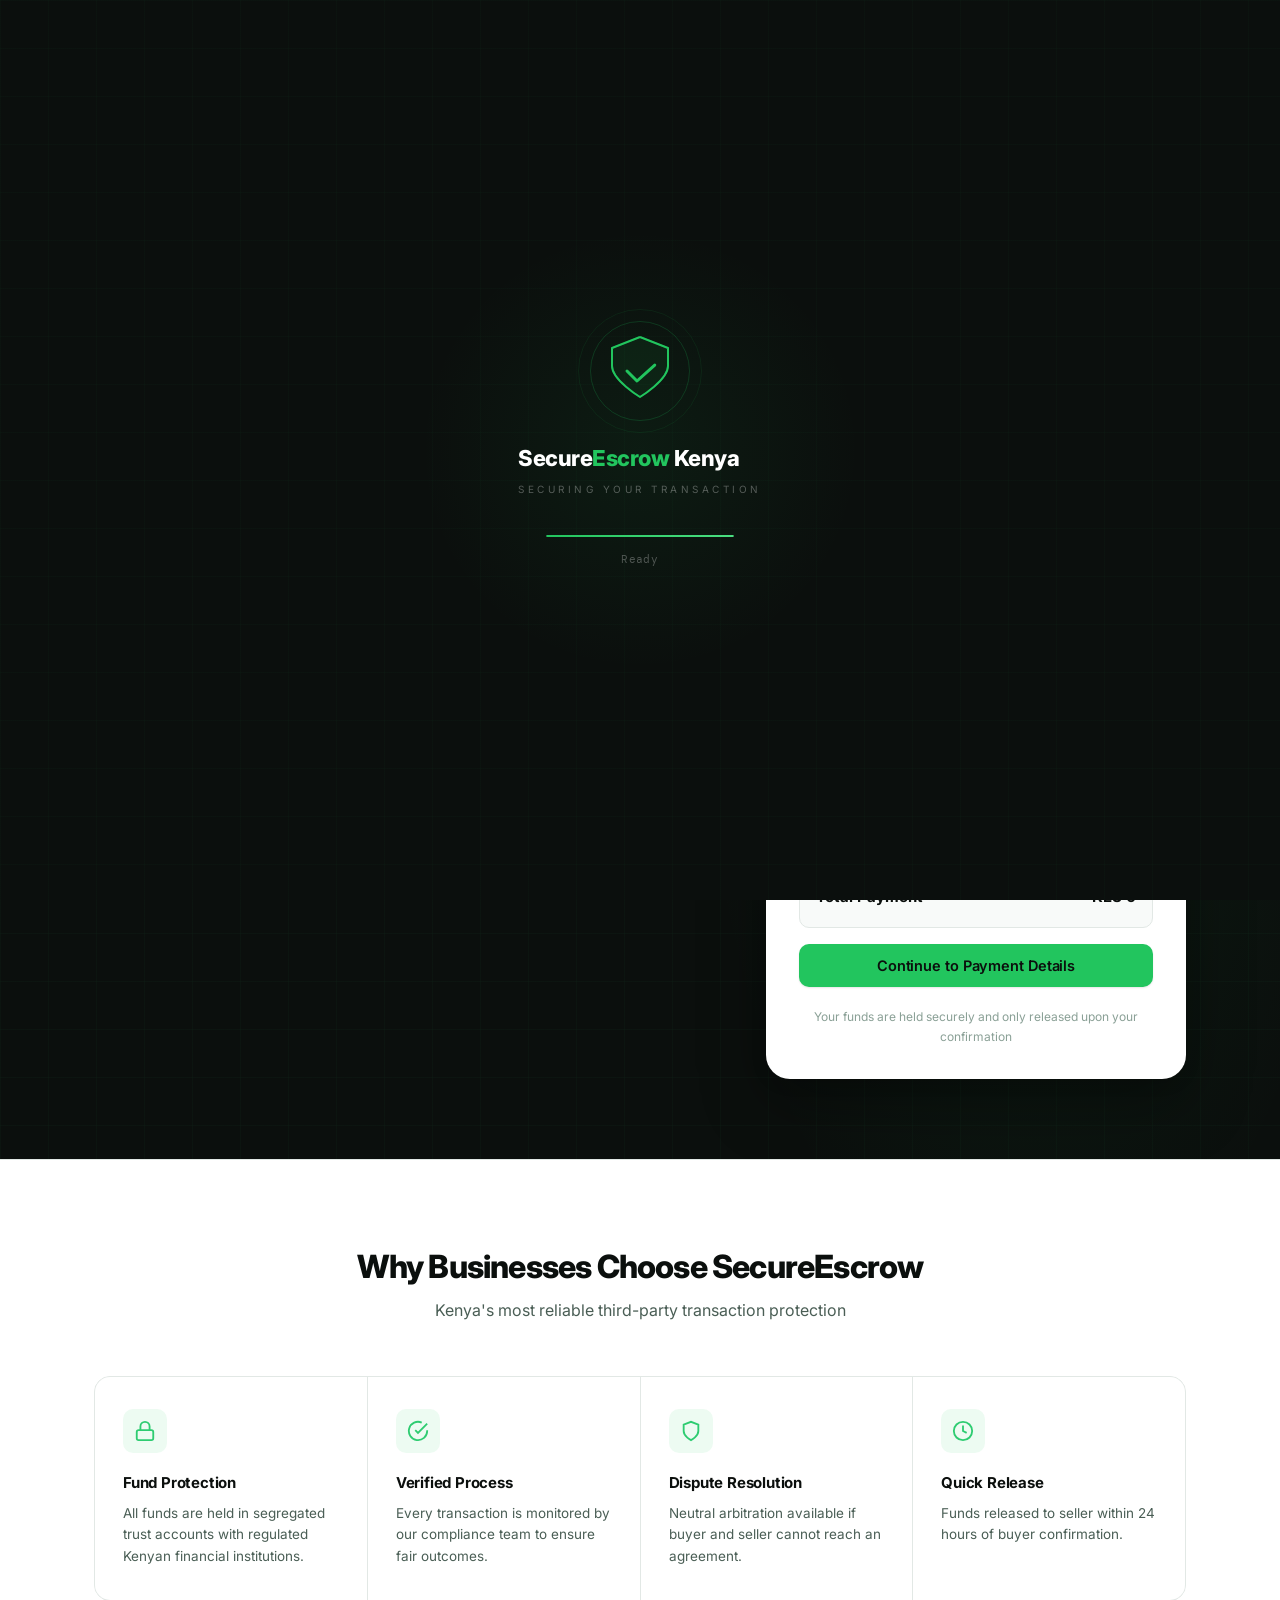
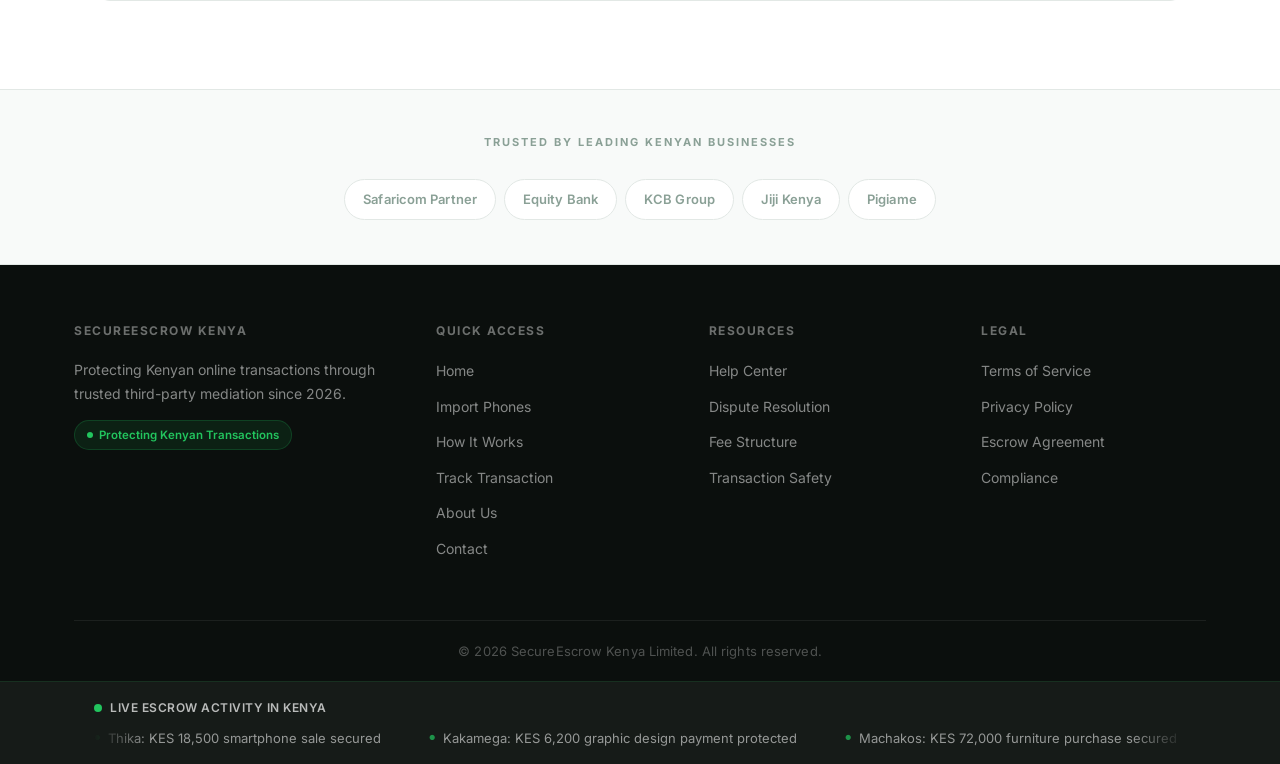
==== commit cb60ef04: "Add files via upload" ====
--- a/index.html
+++ b/index.html
@@ -439,16 +439,39 @@
                     </div>
                     <div class="ticker-wrapper">
                         <div class="ticker-content" id="activityTicker">
-                            <span class="ticker-item">Nairobi: KES 45,000 secured for iPhone 15</span>
-                            <span class="ticker-item">Mombasa: KES 12,500 vehicle deposit protected</span>
-                            <span class="ticker-item">Kisumu: KES 8,900 freelance payment in escrow</span>
-                            <span class="ticker-item">Nakuru: KES 185,000 land purchase secured</span>
-                            <span class="ticker-item">Eldoret: KES 32,000 laptop transaction protected</span>
-                            <span class="ticker-item">Nairobi: KES 45,000 secured for iPhone 15</span>
-                            <span class="ticker-item">Mombasa: KES 12,500 vehicle deposit protected</span>
-                            <span class="ticker-item">Kisumu: KES 8,900 freelance payment in escrow</span>
-                            <span class="ticker-item">Nakuru: KES 185,000 land purchase secured</span>
-                            <span class="ticker-item">Eldoret: KES 32,000 laptop transaction protected</span>
+
+
+                            <span class="ticker-item">Thika: KES 18,500 smartphone sale secured</span>
+                                            <span class="ticker-item">Kakamega: KES 6,200 graphic design payment protected</span>
+                                            <span class="ticker-item">Machakos: KES 72,000 furniture purchase secured</span>
+                                            <span class="ticker-item">Nyeri: KES 14,800 camera transaction completed safely</span>
+                                            <span class="ticker-item">Kitale: KES 9,500 online electronics payment protected</span>
+                                            <span class="ticker-item">Meru: KES 38,000 motorcycle deposit secured</span>
+                                            <span class="ticker-item">Naivasha: KES 25,000 construction materials payment secured</span>
+                                            <span class="ticker-item">Kericho: KES 15,700 laptop sale completed safely</span>
+                                            <span class="ticker-item">Malindi: KES 62,000 holiday apartment booking protected</span>
+                                            <span class="ticker-item">Garissa: KES 11,300 wholesale goods payment secured</span>
+                                            <span class="ticker-item">Embu: KES 27,500 gaming console purchase protected</span>
+                                            <span class="ticker-item">Bungoma: KES 48,000 land deposit held in escrow</span>
+                                            <span class="ticker-item">Nanyuki: KES 19,900 photography services payment secured</span>
+                                            <span class="ticker-item">Kisii: KES 7,800 website development payment protected</span>
+                                            <span class="ticker-item">Voi: KES 21,500 office equipment transaction secured</span>
+                                            <span class="ticker-item">Isiolo: KES 54,000 vehicle spare parts payment protected</span>
+                                            <span class="ticker-item">Kilifi: KES 16,000 Airbnb booking payment secured</span>
+                                            <span class="ticker-item">Narok: KES 97,500 farm equipment purchase protected</span>
+                                            <span class="ticker-item">Migori: KES 13,400 phone accessories wholesale payment secured</span>
+                                            <span class="ticker-item">Busia: KES 31,000 generator purchase completed safely</span>
+                                            <span class="ticker-item">Makueni: KES 22,800 agricultural supplies payment secured</span>
+                                            <span class="ticker-item">Nyahururu: KES 43,500 electronics shipment protected</span>
+                                            <span class="ticker-item">Lamu: KES 120,000 boat engine purchase secured</span>
+                                            <span class="ticker-item">Kiambu: KES 65,000 MacBook transaction protected</span>
+                                            <span class="ticker-item">Ruiru: KES 17,500 iPad purchase secured</span>
+                                            <span class="ticker-item">Kitengela: KES 56,000 furniture order protected</span>
+                                            <span class="ticker-item">Karen: KES 240,000 SUV deposit held in escrow</span>
+                                            <span class="ticker-item">Westlands: KES 89,000 office workstation purchase secured</span>
+                                            <span class="ticker-item">Syokimau: KES 29,500 home appliance payment protected</span>
+                                            <span class="ticker-item">Rongai: KES 10,800 freelance software development payment secured</span>
+                           
                         </div>
                     </div>
                 </div>
--- a/style.css
+++ b/style.css
@@ -1,3 +1,4 @@
+
 
 
 
@@ -1572,7 +1573,20 @@
     to   { opacity: 1; transform: translateX(0); }
 }
 
-.toast-icon { font-size: 20px; flex-shrink: 0; }
+.toast-icon {
+    flex-shrink: 0;
+    width: 22px;
+    height: 22px;
+    border-radius: 50%;
+    display: flex;
+    align-items: center;
+    justify-content: center;
+}
+.toast-icon svg { width: 12px; height: 12px; }
+.toast.success .toast-icon { background: var(--green-dim); color: var(--green-dark); }
+.toast.error   .toast-icon { background: #fee2e2; color: #dc2626; }
+.toast.warning .toast-icon { background: #fed7aa; color: #c2410c; }
+.toast.info    .toast-icon { background: #dbeafe; color: #1e40af; }
 .toast-content { flex: 1; }
 .toast-title { font-weight: 600; font-size: 14px; margin-bottom: 2px; }
 .toast-message { font-size: 13px; color: var(--text-secondary); }
@@ -1626,6 +1640,70 @@
 }
 .modal-close:hover { background: var(--surface); color: var(--text-primary); }
 .modal-footer { display: flex; justify-content: flex-end; gap: 10px; margin-top: 20px; }
+
+/* ===== CONFIRM DIALOG (replaces native browser confirm()/alert()) ===== */
+.confirm-dialog {
+    max-width: 380px;
+    padding: 28px 24px 24px;
+    text-align: center;
+}
+.confirm-dialog-icon {
+    width: 48px;
+    height: 48px;
+    border-radius: 50%;
+    display: flex;
+    align-items: center;
+    justify-content: center;
+    margin: 0 auto 16px;
+}
+.confirm-dialog-icon svg { width: 22px; height: 22px; }
+.confirm-dialog.tone-default .confirm-dialog-icon { background: #dbeafe; color: #1e40af; }
+.confirm-dialog.tone-danger  .confirm-dialog-icon { background: #fee2e2; color: #dc2626; }
+.confirm-dialog.tone-warning .confirm-dialog-icon { background: #fed7aa; color: #c2410c; }
+.confirm-dialog-title {
+    font-size: 17px;
+    font-weight: 700;
+    color: var(--text-primary);
+    margin-bottom: 8px;
+    letter-spacing: -0.2px;
+}
+.confirm-dialog-message {
+    font-size: 14px;
+    color: var(--text-secondary);
+    line-height: 1.5;
+    margin-bottom: 22px;
+}
+.confirm-dialog .modal-footer {
+    margin-top: 0;
+    justify-content: center;
+}
+.confirm-dialog .btn { flex: 1; }
+
+.btn-outline {
+    background: #fff;
+    border: 1px solid var(--border);
+    color: var(--text-primary);
+    padding: 12px 20px;
+    border-radius: var(--radius-md);
+    font-size: 14px;
+    font-weight: 600;
+    cursor: pointer;
+    transition: var(--transition);
+}
+.btn-outline:hover { background: var(--surface); border-color: #c8d4d0; }
+
+.btn-danger {
+    background: #dc2626;
+    border: 1px solid #dc2626;
+    color: #fff;
+    padding: 12px 20px;
+    border-radius: var(--radius-md);
+    font-size: 14px;
+    font-weight: 600;
+    cursor: pointer;
+    transition: var(--transition);
+}
+.btn-danger:hover { background: #b91c1c; border-color: #b91c1c; }
 
 /* ===== PAYMENT POPUP ===== */
 .payment-popup-overlay {
@@ -2815,168 +2893,4 @@
     .hero-actions .btn, .page-loader { display: none !important; }
     body { background: white; color: black; }
     a { color: black; text-decoration: none; }
-}
-/* ============================================================================
-   DELIVERY / PAYOUT PROGRESS TRACKER
-   Sits inside .transaction-details-card (white bg), between the header and
-   the info grid. Reuses the same light-theme tokens as the rest of the
-   site; the pastel warning/dispute colors match the existing .status-*
-   badge palette above so it doesn't introduce a new color language.
-   ============================================================================ */
-
-.progress-tracker {
-    background: var(--surface);
-    border: 1px solid var(--border);
-    border-radius: var(--radius-lg);
-    padding: 24px 20px 20px;
-    margin: 0 0 24px;
-    position: relative;
-    overflow: hidden;
-}
-.progress-tracker::before {
-    content: '';
-    position: absolute;
-    top: 0; left: 0; right: 0;
-    height: 2px;
-    background: linear-gradient(90deg, var(--green) 0%, #4ade80 100%);
-}
-
-.tracker-dispute-banner {
-    display: flex;
-    align-items: center;
-    gap: 10px;
-    background: #fee2e2;
-    border: 1px solid #fecaca;
-    color: #991b1b;
-    border-radius: var(--radius-md);
-    padding: 10px 14px;
-    font-size: 13px;
-    font-weight: 600;
-    margin-bottom: 20px;
-}
-.tracker-dispute-banner svg { flex-shrink: 0; }
-
-.tracker-alert-banner {
-    display: flex;
-    align-items: center;
-    gap: 10px;
-    background: #fed7aa;
-    border: 1px solid #fdba74;
-    color: #9a3412;
-    border-radius: var(--radius-md);
-    padding: 10px 14px;
-    font-size: 13px;
-    font-weight: 600;
-    margin-bottom: 20px;
-}
-.tracker-alert-banner svg { flex-shrink: 0; }
-
-.tracker-steps {
-    display: flex;
-    align-items: flex-start;
-    width: 100%;
-}
-.tracker-step {
-    flex: 1;
-    display: flex;
-    flex-direction: column;
-    align-items: center;
-    text-align: center;
-    position: relative;
-    min-width: 0;
-}
-.tracker-step:not(:last-child)::after {
-    content: '';
-    position: absolute;
-    top: 15px;
-    left: calc(50% + 22px);
-    right: calc(-50% + 22px);
-    height: 2px;
-    background: var(--border);
-    z-index: 0;
-}
-.tracker-step.is-complete:not(:last-child)::after {
-    background: var(--green-dark);
-}
-.tracker-step-icon {
-    width: 32px;
-    height: 32px;
-    border-radius: 50%;
-    display: flex;
-    align-items: center;
-    justify-content: center;
-    border: 2px solid var(--border);
-    background: #fff;
-    color: var(--text-muted);
-    font-size: 13px;
-    font-weight: 700;
-    font-family: var(--font-mono);
-    position: relative;
-    z-index: 1;
-    transition: var(--transition);
-    flex-shrink: 0;
-}
-.tracker-step.is-complete .tracker-step-icon {
-    background: var(--green-dim);
-    border-color: var(--green);
-    color: var(--green-dark);
-}
-.tracker-step.is-active .tracker-step-icon {
-    border-color: #ea580c;
-    color: #ea580c;
-    background: #fff;
-    box-shadow: 0 0 0 4px rgba(234, 88, 12, 0.12);
-}
-.tracker-step.is-active.is-spinning .tracker-step-icon {
-    animation: tracker-pulse 1.4s ease-in-out infinite;
-}
-.tracker-step.is-disputed .tracker-step-icon {
-    border-color: #dc2626;
-    color: #dc2626;
-    box-shadow: 0 0 0 4px rgba(220, 38, 38, 0.12);
-}
-@keyframes tracker-pulse {
-    0%, 100% { box-shadow: 0 0 0 4px rgba(234, 88, 12, 0.12); }
-    50% { box-shadow: 0 0 0 7px rgba(234, 88, 12, 0.18); }
-}
-.tracker-step-label {
-    margin-top: 10px;
-    font-size: 12.5px;
-    font-weight: 600;
-    color: var(--text-muted);
-    line-height: 1.3;
-}
-.tracker-step.is-complete .tracker-step-label,
-.tracker-step.is-active .tracker-step-label {
-    color: var(--text-primary);
-}
-.tracker-step-time {
-    margin-top: 3px;
-    font-size: 10.5px;
-    font-family: var(--font-mono);
-    color: var(--text-muted);
-}
-
-@media (max-width: 640px) {
-    .tracker-steps {
-        flex-direction: column;
-        align-items: stretch;
-    }
-    .tracker-step {
-        flex-direction: row;
-        align-items: center;
-        text-align: left;
-        padding: 8px 0;
-    }
-    .tracker-step:not(:last-child)::after {
-        top: 40px;
-        bottom: -8px;
-        left: 15px;
-        right: auto;
-        width: 2px;
-        height: auto;
-    }
-    .tracker-step-icon { flex-shrink: 0; }
-    .tracker-step-text { display: flex; flex-direction: column; margin-left: 14px; }
-    .tracker-step-label, .tracker-step-time { margin-left: 0; }
 }
